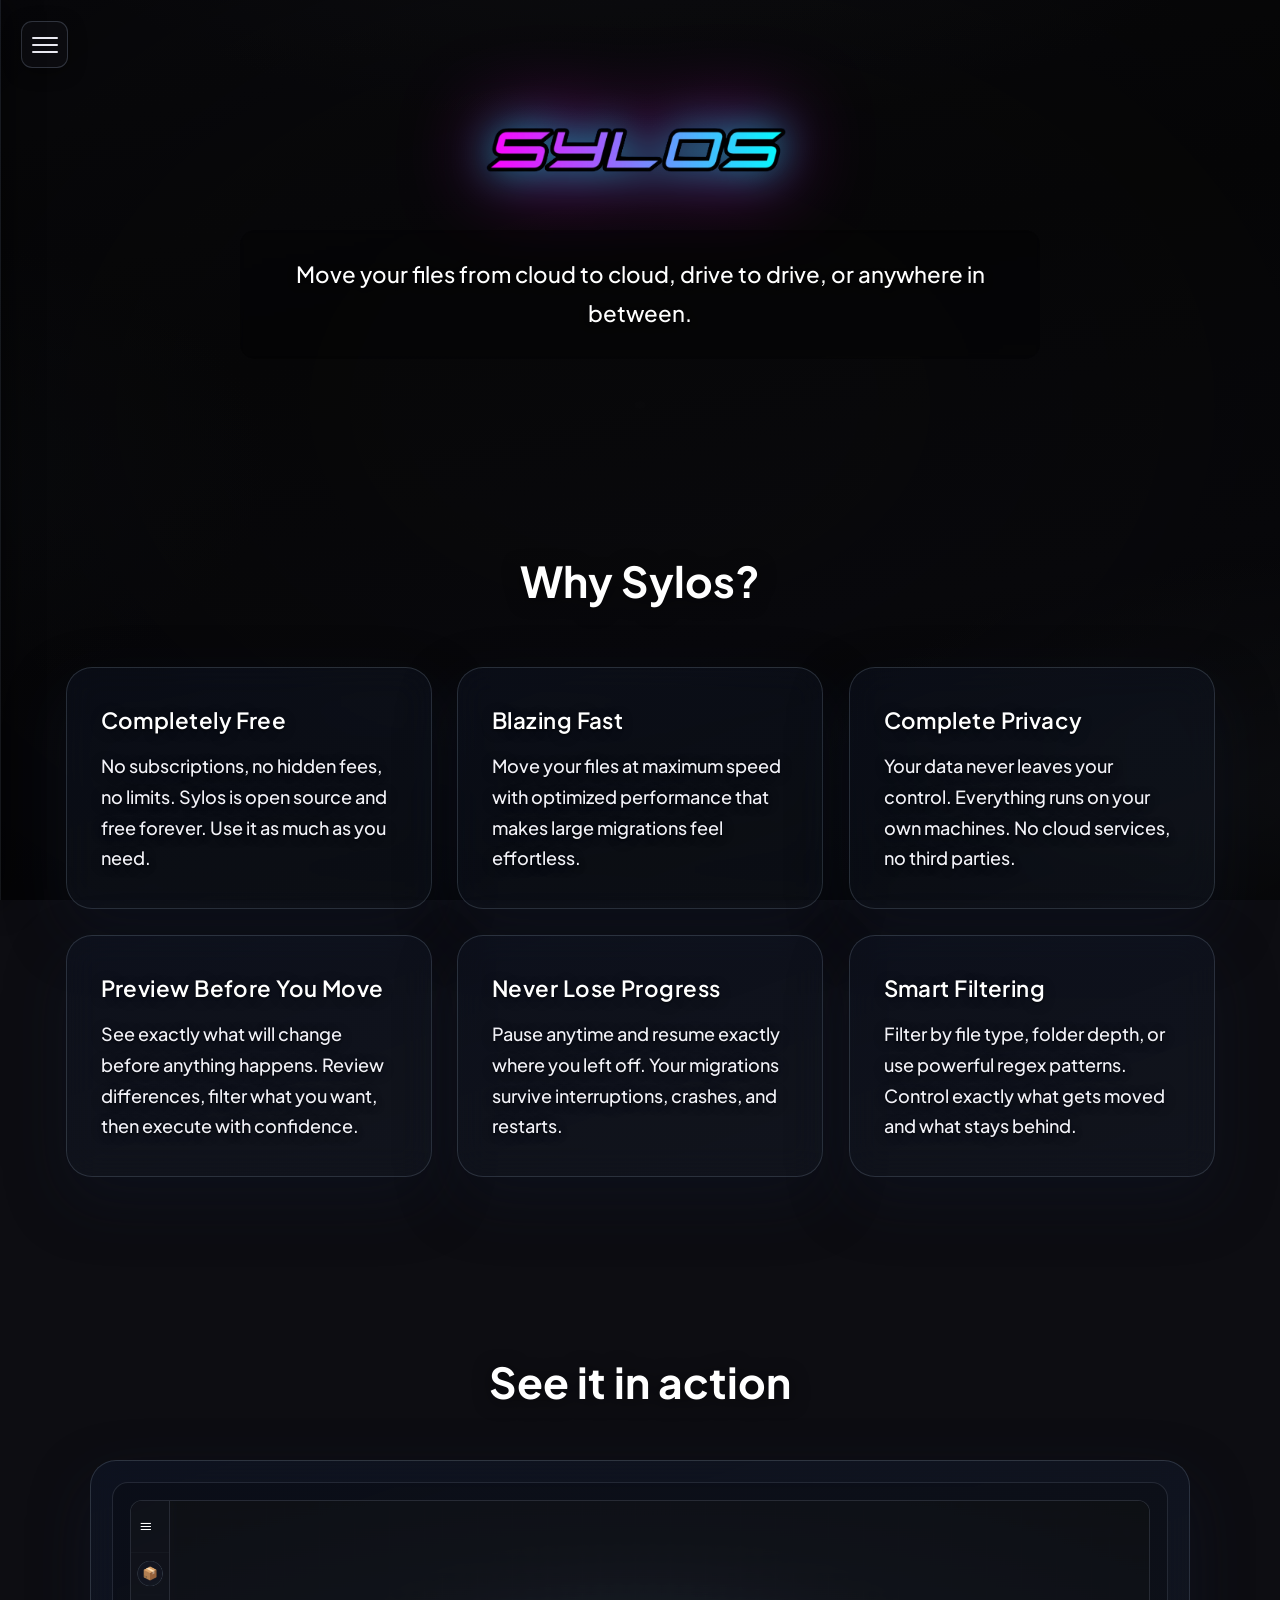
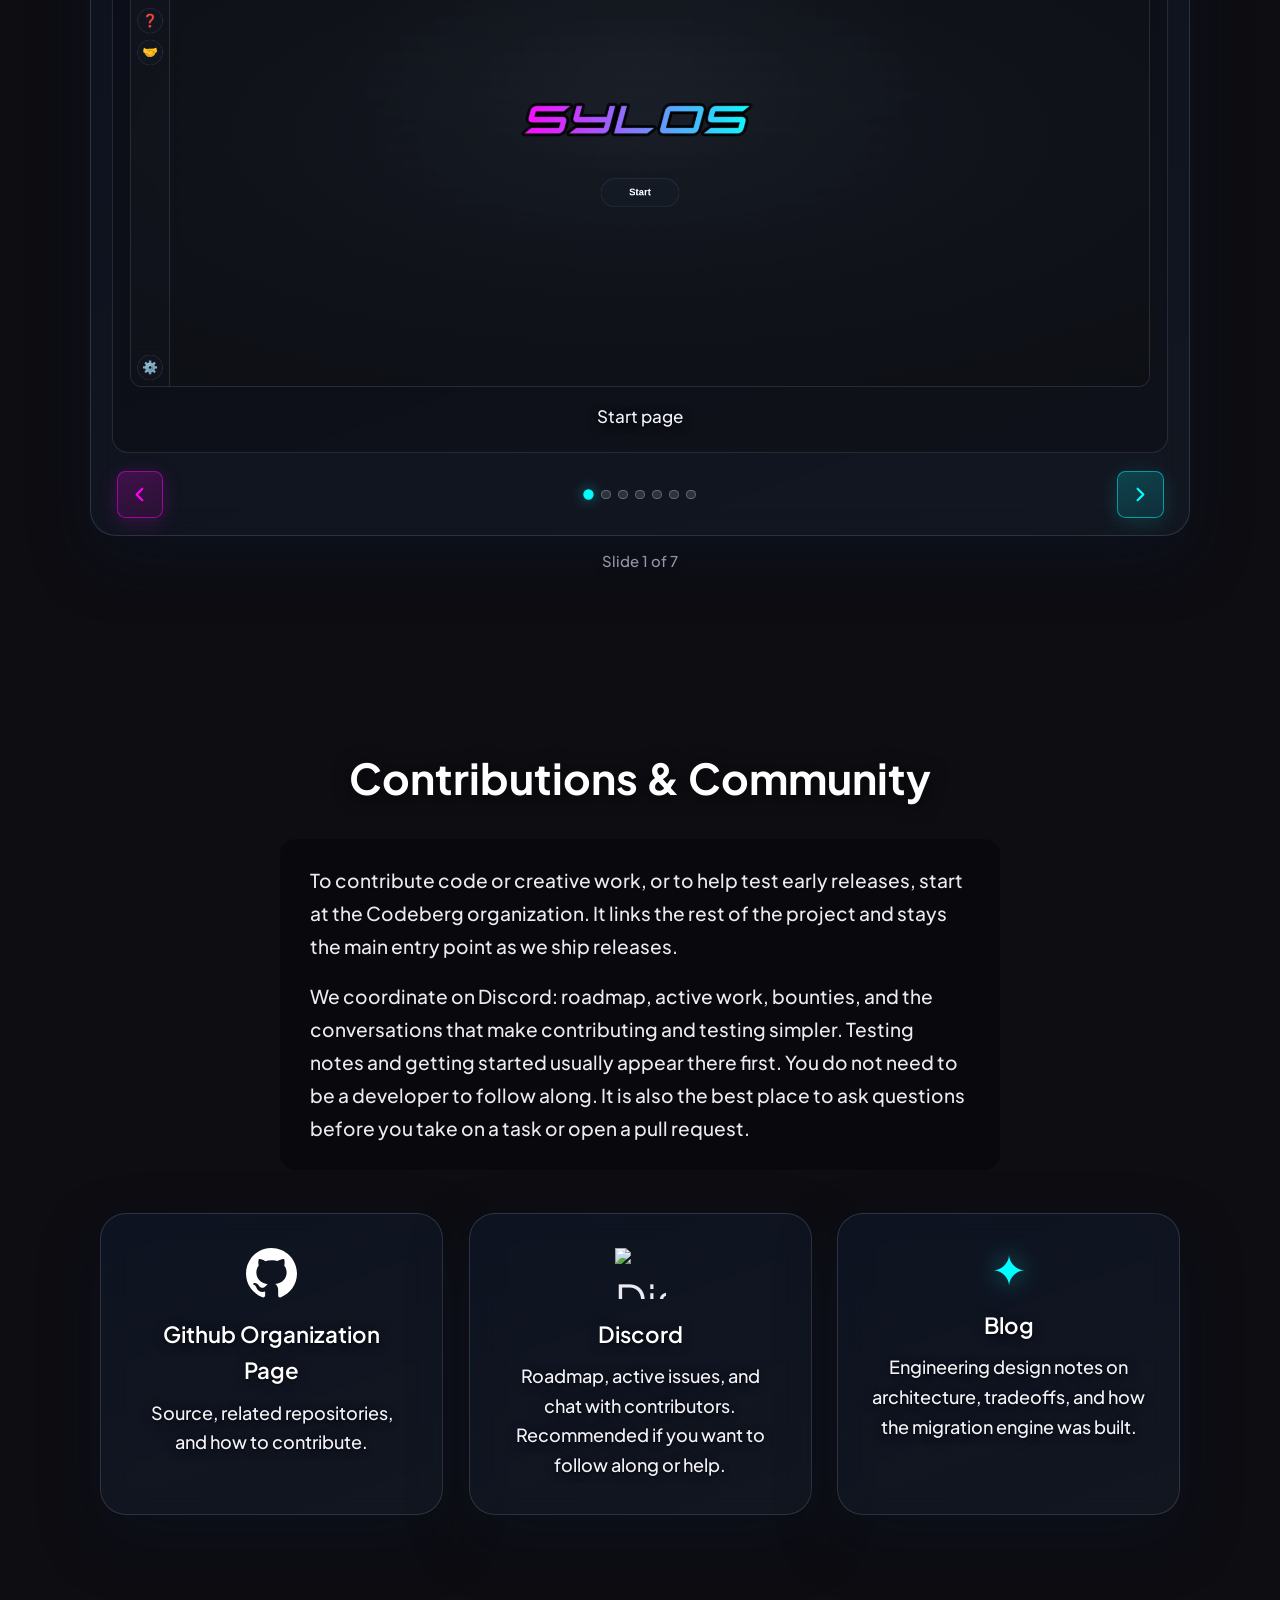
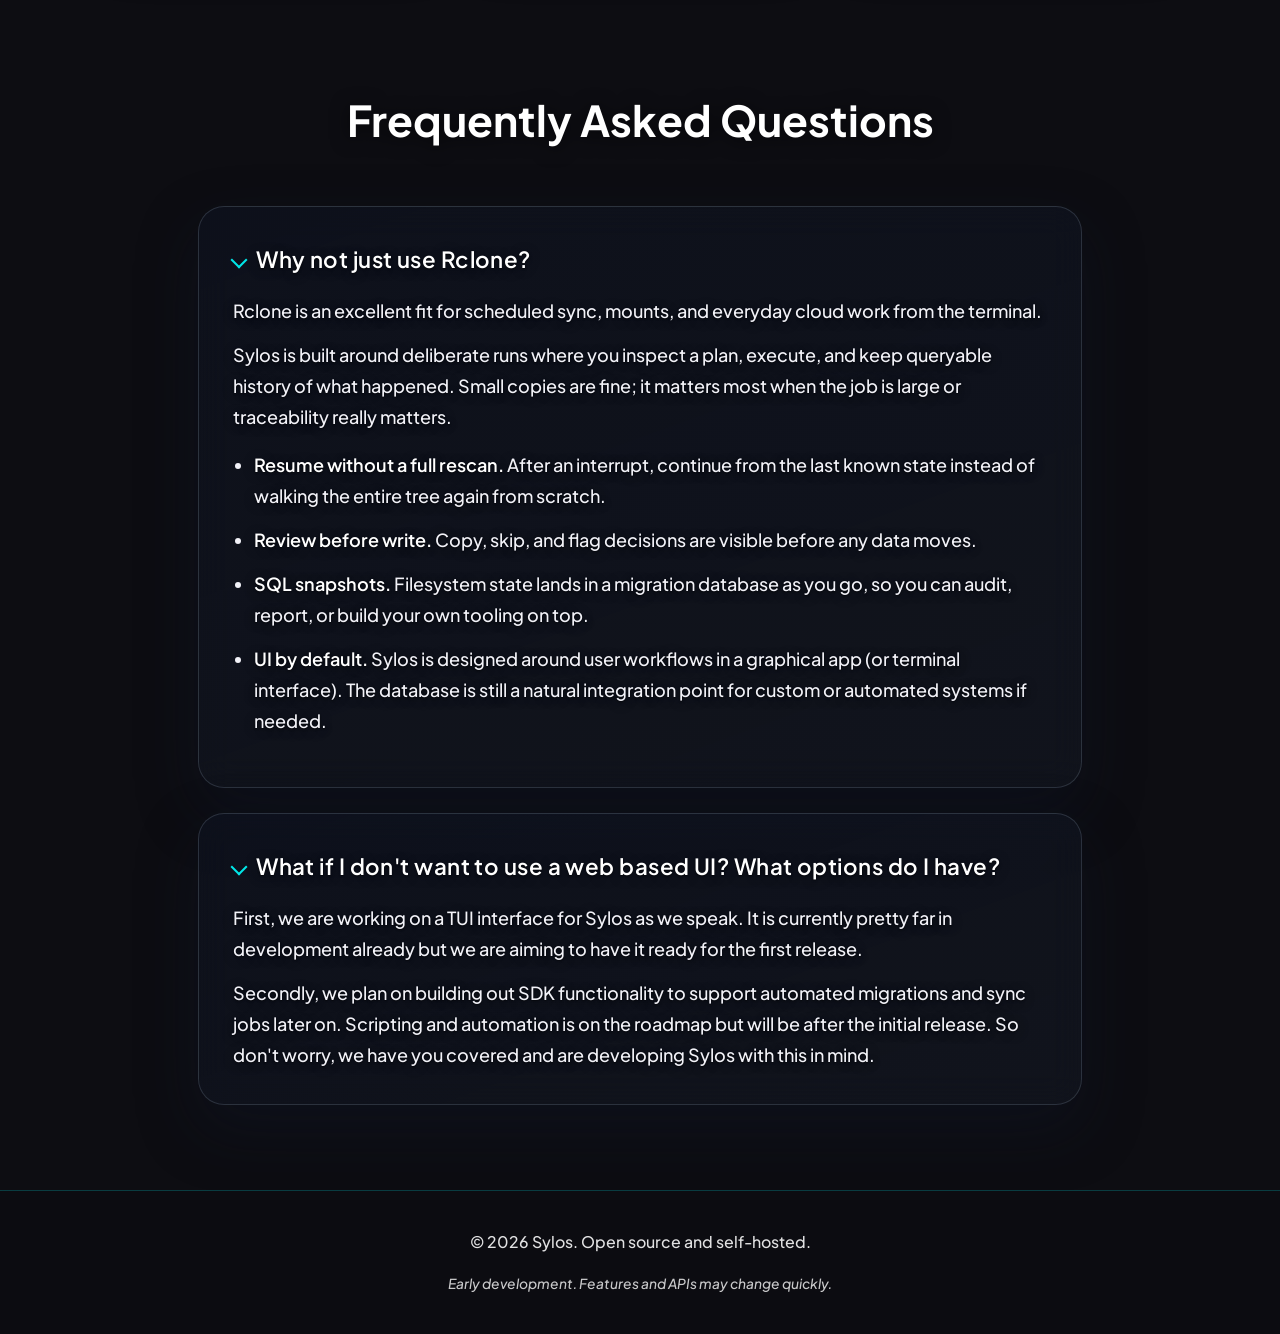
==== index.html @ 27c5194b "swtching logo and link to github instead of codeberg" ====
<!DOCTYPE html>
<html lang="en">
<head>
    <meta charset="UTF-8">
    <meta name="viewport" content="width=device-width, initial-scale=1.0">
    <title>Sylos - Self-Hosted Data Migration Tool</title>
    <link rel="preconnect" href="https://fonts.googleapis.com">
    <link rel="preconnect" href="https://fonts.gstatic.com" crossorigin>
    <link href="https://fonts.googleapis.com/css2?family=Plus+Jakarta+Sans:wght@400;500;600;700&display=swap" rel="stylesheet">
    <link rel="stylesheet" href="styles.css">
    <script src="config.js"></script>
</head>
<body>
    <!-- Other backgrounds: swap this div for <video class="background-video">… or a static <img> if you prefer -->
    <div class="background-generated" aria-hidden="true"></div>

    <main>
        <!-- Hero Section: What is this? -->
        <section class="hero">
            <div class="container">
                <img src="assets/logos/main-app-logo-transparent.png" alt="Sylos" class="hero-logo" data-scroll-reveal>
                <p class="tagline" data-scroll-reveal style="--reveal-delay: 0.12s">
                    Move your files from cloud to cloud, drive to drive, or anywhere in between.
                </p>
            </div>
        </section>

        <!-- Why Section: Why would I use it? -->
        <section id="features" class="why-section">
            <div class="container">
                <h2 data-scroll-reveal>Why Sylos?</h2>
                <div class="features-grid" data-scroll-reveal-scope>
                    <div class="feature-card">
                        <h3>Completely Free</h3>
                        <p>No subscriptions, no hidden fees, no limits. Sylos is open source and free forever. Use it as much as you need.</p>
                    </div>
                    <div class="feature-card">
                        <h3>Blazing Fast</h3>
                        <p>Move your files at maximum speed with optimized performance that makes large migrations feel effortless.</p>
                    </div>
                    <div class="feature-card">
                        <h3>Complete Privacy</h3>
                        <p>Your data never leaves your control. Everything runs on your own machines. No cloud services, no third parties.</p>
                    </div>
                    <div class="feature-card">
                        <h3>Preview Before You Move</h3>
                        <p>See exactly what will change before anything happens. Review differences, filter what you want, then execute with confidence.</p>
                    </div>
                    <div class="feature-card">
                        <h3>Never Lose Progress</h3>
                        <p>Pause anytime and resume exactly where you left off. Your migrations survive interruptions, crashes, and restarts.</p>
                    </div>
                    <div class="feature-card">
                        <h3>Smart Filtering</h3>
                        <p>Filter by file type, folder depth, or use powerful regex patterns. Control exactly what gets moved and what stays behind.</p>
                    </div>
                </div>
            </div>
        </section>

        <section id="preview" class="preview-section" aria-labelledby="preview-heading">
            <div class="container">
                <h2 id="preview-heading" data-scroll-reveal>See it in action</h2>
                <div class="demo-carousel" data-demo-carousel data-scroll-reveal tabindex="0" role="region" aria-label="Sylos interface screenshots">
                    <div class="demo-carousel-shell">
                        <div class="demo-carousel-viewport">
                            <div class="demo-carousel-track" data-demo-track>
                                <figure class="demo-slide" data-demo-slide>
                                    <div class="demo-slide-frame">
                                        <img src="assets/demo_assets/1_start_page_dark.png" alt="Sylos start page" loading="lazy" decoding="async">
                                    </div>
                                    <figcaption class="demo-slide-caption">Start page</figcaption>
                                </figure>
                                <figure class="demo-slide" data-demo-slide>
                                    <div class="demo-slide-frame">
                                        <img src="assets/demo_assets/2_select_your_migration_dark.png" alt="Selecting a migration" loading="lazy" decoding="async">
                                    </div>
                                    <figcaption class="demo-slide-caption">Start a new migration or resume where you left off.</figcaption>
                                </figure>
                                <figure class="demo-slide" data-demo-slide>
                                    <div class="demo-slide-frame">
                                        <img src="assets/demo_assets/3_resume_a_migration_dark.png" alt="Resuming a migration" loading="lazy" decoding="async">
                                    </div>
                                    <figcaption class="demo-slide-caption">Manage your session history and pick up where you left off previously.</figcaption>
                                </figure>
                                <figure class="demo-slide" data-demo-slide>
                                    <div class="demo-slide-frame">
                                        <img src="assets/demo_assets/4_discovery_progress_page_dark.png" alt="Discovery progress" loading="lazy" decoding="async">
                                    </div>
                                    <figcaption class="demo-slide-caption">Stay in the loop with real-time progress and status updates during the discovery and copy phases.</figcaption>
                                </figure>
                                <figure class="demo-slide" data-demo-slide>
                                    <div class="demo-slide-frame">
                                        <img src="assets/demo_assets/5_traversal_review_tree_view_dark.png" alt="Traversal review tree view" loading="lazy" decoding="async">
                                    </div>
                                    <figcaption class="demo-slide-caption">Review the file tree and see the differences between the source and destination. Make adjustments to mark failed items to be retried or mark pending items to be excluded from the copy process.</figcaption>
                                </figure>
                                <figure class="demo-slide" data-demo-slide>
                                    <div class="demo-slide-frame">
                                        <img src="assets/demo_assets/6_traversal_review_list_view_dark.png" alt="Traversal review list view" loading="lazy" decoding="async">
                                    </div>
                                    <figcaption class="demo-slide-caption">Search through for specific items, make adjustments to individual items or entire subtrees.</figcaption>
                                </figure>
                                <figure class="demo-slide" data-demo-slide>
                                    <div class="demo-slide-frame">
                                        <div class="demo-slide-pair">
                                            <div class="demo-slide-pair-item">
                                                <img src="assets/demo_assets/7a_search_filters_in_list_view_dark.png" alt="Search filters in list view" loading="lazy" decoding="async">
                                            </div>
                                            <div class="demo-slide-pair-item">
                                                <img src="assets/demo_assets/7b_sort_by_options_in_list_view_dark.png" alt="Sort options in list view" loading="lazy" decoding="async">
                                            </div>
                                        </div>
                                    </div>
                                    <figcaption class="demo-slide-caption">In list view, narrow results with search filters and reorder them with sort options so you can work through large sets in the order that makes sense for your review.</figcaption>
                                </figure>
            
                            </div>
                        </div>
                        <div class="demo-carousel-toolbar">
                            <button type="button" class="demo-carousel-btn demo-carousel-btn--icon" data-demo-prev aria-label="Previous screenshot">
                                <svg class="demo-carousel-arrow" xmlns="http://www.w3.org/2000/svg" viewBox="0 0 24 24" fill="none" stroke="currentColor" stroke-width="2.25" stroke-linecap="round" stroke-linejoin="round" aria-hidden="true"><path d="M15 18l-6-6 6-6"/></svg>
                            </button>
                            <div class="demo-carousel-dots" data-demo-dots></div>
                            <button type="button" class="demo-carousel-btn demo-carousel-btn--icon" data-demo-next aria-label="Next screenshot">
                                <svg class="demo-carousel-arrow" xmlns="http://www.w3.org/2000/svg" viewBox="0 0 24 24" fill="none" stroke="currentColor" stroke-width="2.25" stroke-linecap="round" stroke-linejoin="round" aria-hidden="true"><path d="M9 18l6-6-6-6"/></svg>
                            </button>
                        </div>
                    </div>
                    <p class="demo-carousel-hint" id="demo-carousel-status" role="status" aria-live="polite"></p>
                </div>
            </div>
        </section>

        <!-- Organization page + Discord: single place for CTAs (header icons + cards below) -->
        <section id="community" class="community-section">
            <div class="container">
                <h2 data-scroll-reveal>Contributions &amp; Community</h2>
                <div class="community-intro" data-scroll-reveal-scope>
                    <p>
                        To contribute code or creative work, or to help test early releases, start at the Codeberg organization. It links the rest of the project and stays the main entry point as we ship releases.
                    </p>
                    <p>
                        We coordinate on Discord: roadmap, active work, bounties, and the conversations that make contributing and testing simpler. Testing notes and getting started usually appear there first. You do not need to be a developer to follow along. It is also the best place to ask questions before you take on a task or open a pull request.
                    </p>
                </div>
                <div class="community-grid community-grid-three" data-scroll-reveal-scope>
                    <a href="" data-link="github" target="_blank" rel="noopener noreferrer" class="community-card">
                        <div class="icon">
                            <img src="assets/logos/GitHub_Invertocat_White.svg" alt="Github" class="community-icon-img">
                        </div>
                        <h3>Github Organization Page</h3>
                        <p>Source, related repositories, and how to contribute.</p>
                    </a>
                    <a href="" data-link="discord" target="_blank" rel="noopener noreferrer" class="community-card">
                        <div class="icon">
                            <img src="assets/logos/discord-transparent-white.png" alt="Discord" class="community-icon-img">
                        </div>
                        <h3>Discord</h3>
                        <p>Roadmap, active issues, and chat with contributors. Recommended if you want to follow along or help.</p>
                    </a>
                    <a href="blog/index.html" class="community-card community-card--internal">
                        <div class="icon community-icon-text" aria-hidden="true">✦</div>
                        <h3>Blog</h3>
                        <p>Engineering design notes on architecture, tradeoffs, and how the migration engine was built.</p>
                    </a>
                    <!--
                    <a href="" data-link="documentation" class="community-card">
                        <div class="icon">📚</div>
                        <h3>Documentation</h3>
                        <p>User guides and getting started tutorials</p>
                        <span class="badge">Coming Soon</span>
                    </a>
                    <a href="" data-link="downloads" class="community-card">
                        <div class="icon">⬇️</div>
                        <h3>Downloads</h3>
                        <p>Get the latest releases</p>
                        <span class="badge">Coming Soon</span>
                    </a>
                    -->
                </div>
            </div>
        </section>

        <section id="faq" class="faq-section">
            <div class="container">
                <h2 data-scroll-reveal>Frequently Asked Questions</h2>
                <div class="faq-list" data-scroll-reveal-scope>
                    <details class="faq-item" open>
                        <summary class="faq-summary">Why not just use Rclone?</summary>
                        <div class="faq-item-body">
                            <p>
                                Rclone is an excellent fit for scheduled sync, mounts, and everyday cloud work from the terminal.
                            </p>
                            <p>
                                Sylos is built around deliberate runs where you inspect a plan, execute, and keep queryable history of what happened. Small copies are fine; it matters most when the job is large or traceability really matters.
                            </p>
                            <ul>
                                <li>
                                    <strong>Resume without a full rescan.</strong> After an interrupt, continue from the last known state instead of walking the entire tree again from scratch.
                                </li>
                                <li>
                                    <strong>Review before write.</strong> Copy, skip, and flag decisions are visible before any data moves.
                                </li>
                                <li>
                                    <strong>SQL snapshots.</strong> Filesystem state lands in a migration database as you go, so you can audit, report, or build your own tooling on top.
                                </li>
                                <li>
                                    <strong>UI by default.</strong> Sylos is designed around user workflows in a graphical app (or terminal interface). The database is still a natural integration point for custom or automated systems if needed.
                                </li>
                            </ul>
                        </div>
                    </details>
                    <details class="faq-item" open>
                        <summary class="faq-summary">What if I don't want to use a web based UI? What options do I have?</summary>
                        <div class="faq-item-body">
                            <p>
                                First, we are working on a TUI interface for Sylos as we speak. It is currently pretty far in development already but we are aiming to have it ready for the first release.
                            </p>
                            <p>
                                Secondly, we plan on building out SDK functionality to support automated migrations and sync jobs later on. Scripting and automation is on the roadmap but will be after the initial release. So don't worry, we have you covered and are developing Sylos with this in mind.
                            </p>
                        </div>
                    </details>
                </div>
            </div>
        </section>
    </main>

    <footer>
        <div class="container">
            <p>&copy; 2026 Sylos. Open source and self-hosted.</p>
            <p class="alpha-notice">Early development. Features and APIs may change quickly.</p>
        </div>
    </footer>
    <script src="site-nav.js"></script>
    <script>
        // Populate links from config
        document.addEventListener('DOMContentLoaded', function() {
            (function initScrollReveal() {
                var revealNodes = document.querySelectorAll('[data-scroll-reveal], [data-scroll-reveal-scope]');
                if (!revealNodes.length) {
                    return;
                }
                var reduceMotion = window.matchMedia('(prefers-reduced-motion: reduce)').matches;
                if (reduceMotion) {
                    revealNodes.forEach(function(el) {
                        el.classList.add('is-revealed');
                    });
                    return;
                }
                var observer = new IntersectionObserver(
                    function(entries) {
                        entries.forEach(function(entry) {
                            if (!entry.isIntersecting) {
                                return;
                            }
                            entry.target.classList.add('is-revealed');
                            observer.unobserve(entry.target);
                        });
                    },
                    { root: null, rootMargin: '0px 0px -6% 0px', threshold: 0.06 }
                );
                revealNodes.forEach(function(el) {
                    observer.observe(el);
                });
            })();

            const carousel = document.querySelector('[data-demo-carousel]');
            if (carousel) {
                const shell = carousel.querySelector('.demo-carousel-shell');
                const track = carousel.querySelector('[data-demo-track]');
                const slides = carousel.querySelectorAll('[data-demo-slide]');
                const prevBtn = carousel.querySelector('[data-demo-prev]');
                const nextBtn = carousel.querySelector('[data-demo-next]');
                const dotsRoot = carousel.querySelector('[data-demo-dots]');
                const statusEl = document.getElementById('demo-carousel-status');
                const total = slides.length;
                const AUTOPLAY_MS = 10000;
                const MANUAL_COOLDOWN_MS = 60000;
                let index = 0;
                let autoplayTimer = null;
                let hoverPaused = false;
                let manualCooldownEnd = 0;

                function clearAutoplay() {
                    if (autoplayTimer !== null) {
                        clearTimeout(autoplayTimer);
                        autoplayTimer = null;
                    }
                }

                function scheduleAutoplay() {
                    clearAutoplay();
                    var step = function() {
                        if (hoverPaused) {
                            autoplayTimer = setTimeout(step, 250);
                            return;
                        }
                        var now = Date.now();
                        if (now < manualCooldownEnd) {
                            autoplayTimer = setTimeout(step, Math.min(400, manualCooldownEnd - now + 25));
                            return;
                        }
                        applySlide(index + 1);
                        autoplayTimer = setTimeout(step, AUTOPLAY_MS);
                    };
                    var delay = AUTOPLAY_MS;
                    if (hoverPaused) {
                        delay = 250;
                    } else if (Date.now() < manualCooldownEnd) {
                        delay = Math.max(0, manualCooldownEnd - Date.now());
                    }
                    autoplayTimer = setTimeout(step, delay);
                }

                function applySlide(i) {
                    index = (i % total + total) % total;
                    track.style.transform = 'translateX(-' + index * 100 + '%)';
                    dots().forEach(function(dot, di) {
                        dot.classList.toggle('is-active', di === index);
                    });
                    updateStatus();
                }

                function goManual(i) {
                    manualCooldownEnd = Date.now() + MANUAL_COOLDOWN_MS;
                    applySlide(i);
                    scheduleAutoplay();
                }

                for (let d = 0; d < total; d++) {
                    const dot = document.createElement('button');
                    dot.type = 'button';
                    dot.className = 'demo-carousel-dot';
                    dot.setAttribute('aria-label', 'Go to slide ' + (d + 1) + ' of ' + total);
                    dot.addEventListener('click', function() {
                        goManual(d);
                    });
                    dotsRoot.appendChild(dot);
                }

                const dots = function() {
                    return dotsRoot.querySelectorAll('.demo-carousel-dot');
                };

                function updateStatus() {
                    if (statusEl) {
                        statusEl.textContent = 'Slide ' + (index + 1) + ' of ' + total;
                    }
                }

                if (shell) {
                    shell.addEventListener('mouseenter', function() {
                        hoverPaused = true;
                    });
                    shell.addEventListener('mouseleave', function() {
                        hoverPaused = false;
                    });
                }

                prevBtn.addEventListener('click', function() {
                    goManual(index - 1);
                });
                nextBtn.addEventListener('click', function() {
                    goManual(index + 1);
                });

                carousel.addEventListener('keydown', function(e) {
                    if (e.key === 'ArrowLeft') {
                        e.preventDefault();
                        goManual(index - 1);
                    } else if (e.key === 'ArrowRight') {
                        e.preventDefault();
                        goManual(index + 1);
                    }
                });

                applySlide(0);
                scheduleAutoplay();
            }
        });
    </script>
</body>
</html>
---- styles.css ----
/* Reset and Base Styles */
* {
    margin: 0;
    padding: 0;
    box-sizing: border-box;
}

:root {
    /* Neon Colors */
    --cyan: #00ffff;
    --cyan-bright: #00d9ff;
    --cyan-glow: rgba(0, 255, 255, 0.5);
    --magenta: #ff00ff;
    --magenta-bright: #ff00d9;
    --magenta-glow: rgba(255, 0, 255, 0.5);
    
    /* Dark Backgrounds - more neutral, less purple */
    --bg-primary: #0d0d12;
    --bg-secondary: #121218;
    --bg-tertiary: #181820;
    --bg-card: rgba(18, 18, 24, 0.85);

    /* Procedural page backdrop (charcoal mesh) */
    --bg-mesh-base: #070708;
    --bg-mesh-top: rgba(44, 46, 54, 0.22);
    --bg-mesh-corner-tr: rgba(22, 24, 30, 0.75);
    --bg-mesh-side: rgba(14, 16, 22, 0.65);
    
    /* Text Colors */
    --text-primary: #eaeaf2;
    --text-secondary: #b8b8c8;

    --font-sans: 'Plus Jakarta Sans', -apple-system, BlinkMacSystemFont, 'Segoe UI', Roboto, 'Helvetica Neue', Arial, sans-serif;
    /* Subtle legibility on busy / video backgrounds inside glass panels */
    --glass-text-shadow: 0 1px 2px rgba(0, 0, 0, 0.55), 0 2px 12px rgba(0, 0, 0, 0.35);
    
    /* Borders */
    --border-color: rgba(0, 255, 255, 0.2);
    --border-magenta: rgba(255, 0, 255, 0.2);
    
    /* Shadows & Glows */
    --glow-cyan: 0 0 20px rgba(0, 255, 255, 0.3), 0 0 40px rgba(0, 255, 255, 0.2), 0 0 60px rgba(0, 255, 255, 0.1);
    --glow-magenta: 0 0 20px rgba(255, 0, 255, 0.3), 0 0 40px rgba(255, 0, 255, 0.2), 0 0 60px rgba(255, 0, 255, 0.1);
    --glow-dual: 0 0 20px rgba(0, 255, 255, 0.3), 0 0 40px rgba(255, 0, 255, 0.2);
    --shadow-dark: 0 4px 6px -1px rgba(0, 0, 0, 0.5), 0 2px 4px -2px rgba(0, 0, 0, 0.3);
    --shadow-lg-dark: 0 10px 15px -3px rgba(0, 0, 0, 0.6), 0 4px 6px -4px rgba(0, 0, 0, 0.4);
    
    --radius: 0.5rem;
    --radius-lg: 0.75rem;
    --site-drawer-width: 17.5rem;
}

body {
    font-family: var(--font-sans);
    line-height: 1.65;
    color: var(--text-primary);
    background-color: var(--bg-primary);
    min-height: 100vh;
    position: relative;
    overflow-x: hidden;
}

body.nav-drawer-open {
    overflow: hidden;
}

@media (min-width: 769px) {
    html {
        font-size: 106.25%;
    }
}

.background-video {
    position: fixed;
    top: 0;
    left: 0;
    width: 100%;
    height: 100%;
    object-fit: cover;
    z-index: -2;
    pointer-events: none;
}

/* Full-screen charcoal: layered gradients only (no image/video) */
.background-generated {
    position: fixed;
    inset: 0;
    z-index: -2;
    pointer-events: none;
    background-color: var(--bg-mesh-base);
    background-image:
        radial-gradient(ellipse 90% 58% at 50% -18%, var(--bg-mesh-top) 0%, transparent 56%),
        radial-gradient(ellipse 72% 48% at 102% 88%, var(--bg-mesh-corner-tr) 0%, transparent 54%),
        radial-gradient(ellipse 58% 52% at -8% 52%, var(--bg-mesh-side) 0%, transparent 50%),
        linear-gradient(
            168deg,
            #0b0b0f 0%,
            #080809 36%,
            #0a0a0e 68%,
            #060607 100%
        );
}

body::before {
    content: '';
    position: fixed;
    top: 0;
    left: 0;
    width: 100%;
    height: 100%;
    pointer-events: none;
    z-index: -1;
    /* Soft vignette so content stays the focus */
    background: radial-gradient(ellipse 85% 85% at 50% 45%, transparent 0%, rgba(0, 0, 0, 0.42) 100%);
}

.container {
    max-width: 1200px;
    margin: 0 auto;
    padding: 0 1.5rem;
    position: relative;
    z-index: 1;
}

/* Scroll-triggered reveal (Intersection Observer adds .is-revealed) */
@media (prefers-reduced-motion: no-preference) {
    [data-scroll-reveal]:not(.is-revealed) {
        opacity: 0;
        transform: translateY(1.15rem);
    }

    [data-scroll-reveal].is-revealed {
        opacity: 1;
        transform: translateY(0);
        transition:
            opacity 0.65s cubic-bezier(0.22, 1, 0.36, 1),
            transform 0.65s cubic-bezier(0.22, 1, 0.36, 1);
        transition-delay: var(--reveal-delay, 0s);
    }

    [data-scroll-reveal-scope]:not(.is-revealed) > * {
        opacity: 0;
        transform: translateY(1.05rem);
    }

    [data-scroll-reveal-scope].is-revealed > * {
        opacity: 1;
        transform: translateY(0);
        transition:
            opacity 0.55s cubic-bezier(0.22, 1, 0.36, 1),
            transform 0.55s cubic-bezier(0.22, 1, 0.36, 1);
    }

    [data-scroll-reveal-scope].is-revealed > *:nth-child(1) {
        transition-delay: 0.03s;
    }
    [data-scroll-reveal-scope].is-revealed > *:nth-child(2) {
        transition-delay: 0.09s;
    }
    [data-scroll-reveal-scope].is-revealed > *:nth-child(3) {
        transition-delay: 0.15s;
    }
    [data-scroll-reveal-scope].is-revealed > *:nth-child(4) {
        transition-delay: 0.21s;
    }
    [data-scroll-reveal-scope].is-revealed > *:nth-child(5) {
        transition-delay: 0.27s;
    }
    [data-scroll-reveal-scope].is-revealed > *:nth-child(6) {
        transition-delay: 0.33s;
    }
    [data-scroll-reveal-scope].is-revealed > *:nth-child(7) {
        transition-delay: 0.39s;
    }
    [data-scroll-reveal-scope].is-revealed > *:nth-child(8) {
        transition-delay: 0.45s;
    }
}

@media (prefers-reduced-motion: reduce) {
    [data-scroll-reveal],
    [data-scroll-reveal-scope] > * {
        opacity: 1 !important;
        transform: none !important;
        transition: none !important;
    }
}

/* Side navigation drawer */
.nav-toggle {
    position: fixed;
    top: 1.25rem;
    left: 1.25rem;
    z-index: 110;
    display: flex;
    flex-direction: column;
    justify-content: center;
    gap: 0.3rem;
    width: 2.75rem;
    height: 2.75rem;
    padding: 0.55rem;
    border: 1px solid rgba(148, 163, 184, 0.28);
    border-radius: 0.65rem;
    background: rgba(13, 13, 18, 0.82);
    backdrop-filter: blur(16px);
    cursor: pointer;
    box-shadow: 0 4px 18px rgba(0, 0, 0, 0.35);
    transition: border-color 0.2s ease, background 0.2s ease;
}

.nav-toggle:hover {
    border-color: rgba(0, 255, 255, 0.45);
    background: rgba(13, 13, 18, 0.92);
}

.nav-toggle-bar {
    display: block;
    width: 100%;
    height: 2px;
    border-radius: 1px;
    background: var(--text-primary);
    transition: transform 0.25s ease, opacity 0.25s ease;
}

.nav-toggle[aria-expanded="true"] .nav-toggle-bar:nth-child(1) {
    transform: translateY(0.45rem) rotate(45deg);
}

.nav-toggle[aria-expanded="true"] .nav-toggle-bar:nth-child(2) {
    opacity: 0;
}

.nav-toggle[aria-expanded="true"] .nav-toggle-bar:nth-child(3) {
    transform: translateY(-0.45rem) rotate(-45deg);
}

.nav-overlay {
    position: fixed;
    inset: 0;
    z-index: 115;
    background: rgba(0, 0, 0, 0.55);
    backdrop-filter: blur(2px);
}

.site-drawer {
    position: fixed;
    inset: 0 auto 0 0;
    z-index: 120;
    width: min(var(--site-drawer-width), 88vw);
    transform: translateX(-100%);
    transition: transform 0.3s cubic-bezier(0.22, 1, 0.36, 1);
    pointer-events: none;
}

.site-drawer.is-open {
    transform: translateX(0);
    pointer-events: auto;
}

@media (prefers-reduced-motion: reduce) {
    .site-drawer,
    .nav-toggle-bar {
        transition: none;
    }
}

.site-drawer-panel {
    height: 100%;
    display: flex;
    flex-direction: column;
    background: linear-gradient(180deg, rgba(15, 18, 28, 0.97) 0%, rgba(10, 10, 14, 0.98) 100%);
    border-right: 1px solid rgba(148, 163, 184, 0.22);
    box-shadow: 8px 0 32px rgba(0, 0, 0, 0.45);
    backdrop-filter: blur(20px);
}

.site-drawer-header {
    display: flex;
    align-items: center;
    justify-content: space-between;
    gap: 0.75rem;
    padding: 1.35rem 1.15rem 1.15rem;
    border-bottom: 1px solid rgba(148, 163, 184, 0.15);
}

.site-drawer-logo {
    display: flex;
    align-items: center;
    flex: 1;
    min-width: 0;
    text-decoration: none;
    border-radius: 0.5rem;
    padding: 0.25rem 0.35rem;
    transition: background 0.2s ease, opacity 0.2s ease;
}

.site-drawer-logo:hover {
    background: rgba(255, 255, 255, 0.05);
    opacity: 0.95;
}

.site-drawer-logo img {
    display: block;
    height: 3.25rem;
    width: auto;
    max-width: 100%;
    object-fit: contain;
}

.site-drawer-close {
    display: flex;
    align-items: center;
    justify-content: center;
    width: 2rem;
    height: 2rem;
    border: none;
    border-radius: 0.4rem;
    background: transparent;
    color: var(--text-secondary);
    font-size: 1.5rem;
    line-height: 1;
    cursor: pointer;
    transition: color 0.2s ease, background 0.2s ease;
}

.site-drawer-close:hover {
    color: #ffffff;
    background: rgba(255, 255, 255, 0.06);
}

.site-drawer-nav {
    display: flex;
    flex-direction: column;
    gap: 0.35rem;
    padding: 1rem 0.85rem 1.5rem;
}

.site-drawer-link {
    display: block;
    padding: 0.75rem 1rem;
    border-radius: 0.5rem;
    font-size: 0.98rem;
    font-weight: 600;
    color: var(--text-primary);
    text-decoration: none;
    border: 1px solid transparent;
    transition: all 0.2s ease;
}

.site-drawer-link:hover {
    color: #ffffff;
    background: rgba(0, 255, 255, 0.08);
    border-color: rgba(0, 255, 255, 0.25);
}

/* Hero Section */
.hero {
    padding: 6rem 0 4rem;
    text-align: center;
    position: relative;
    z-index: 1;
}

.hero-logo {
    height: 6rem;
    width: auto;
    margin: 0 auto 1.5rem;
    display: block;
    filter: drop-shadow(0 0 20px var(--cyan-glow)) drop-shadow(0 0 40px var(--magenta-glow));
}

.tagline {
    font-size: 1.3125rem;
    font-weight: 500;
    color: #ffffff;
    max-width: 800px;
    margin: 0 auto 2rem;
    line-height: 1.75;
    text-shadow: 0 2px 10px rgba(0, 0, 0, 0.85), 0 1px 3px rgba(0, 0, 0, 0.6);
    padding: 1.5rem;
    background: rgba(0, 0, 0, 0.25);
    backdrop-filter: blur(2px);
    border-radius: 16px;
}

/* Why Section */
.why-section {
    padding: 5rem 0;
    position: relative;
    z-index: 1;
}

.why-section h2 {
    font-size: 2.5rem;
    font-weight: 700;
    text-align: center;
    margin-bottom: 3rem;
    color: #ffffff;
}

.features-grid {
    display: grid;
    grid-template-columns: repeat(auto-fit, minmax(300px, 1fr));
    gap: 1.5rem;
}

.feature-card {
    background: linear-gradient(160deg, rgba(15, 23, 42, 0.4) 0%, rgba(30, 41, 59, 0.25) 100%);
    backdrop-filter: blur(16px);
    padding: 2rem;
    border-radius: 26px;
    border: 1px solid rgba(148, 163, 184, 0.22);
    box-shadow: 0 24px 60px rgba(15, 23, 42, 0.35);
    transition: all 0.25s ease;
    position: relative;
    overflow: hidden;
}

.feature-card::before {
    content: '';
    position: absolute;
    top: 0;
    left: -100%;
    width: 100%;
    height: 100%;
    background: linear-gradient(90deg, transparent, rgba(255, 0, 255, 0.1), transparent);
    transition: left 0.5s;
}

.feature-card:hover::before {
    left: 100%;
}

.feature-card:hover {
    transform: translateY(-6px);
    border-color: rgba(255, 255, 255, 0.45);
    background: linear-gradient(160deg, rgba(15, 23, 42, 0.5) 0%, rgba(30, 41, 59, 0.3) 100%);
    box-shadow: 0 32px 70px rgba(8, 47, 73, 0.45), 0 0 30px rgba(255, 0, 255, 0.2);
}

.feature-card h3 {
    font-size: 1.3125rem;
    font-weight: 600;
    margin-bottom: 0.75rem;
    color: #ffffff;
    letter-spacing: 0.02em;
    position: relative;
    z-index: 1;
    text-shadow: var(--glass-text-shadow);
}

.feature-card p {
    color: #f2f2f8;
    line-height: 1.7;
    font-weight: 500;
    font-size: 1.0625rem;
    opacity: 1;
    position: relative;
    z-index: 1;
    text-shadow: var(--glass-text-shadow);
}

/* Preview / demo carousel */
.preview-section {
    padding: 5rem 0;
    position: relative;
    z-index: 1;
}

.preview-section h2 {
    font-size: 2.5rem;
    font-weight: 700;
    text-align: center;
    margin-bottom: 2.5rem;
    color: #ffffff;
}

.demo-carousel {
    max-width: 1100px;
    margin: 0 auto;
    outline: none;
}

.demo-carousel:focus-visible {
    outline: 2px solid var(--cyan);
    outline-offset: 6px;
    border-radius: 12px;
}

.demo-carousel-shell {
    padding: 1.25rem 1.25rem 1rem;
    border-radius: 26px;
    border: 1px solid rgba(148, 163, 184, 0.22);
    background: linear-gradient(160deg, rgba(15, 23, 42, 0.55) 0%, rgba(30, 41, 59, 0.35) 100%);
    backdrop-filter: blur(16px);
    box-shadow: 0 24px 60px rgba(15, 23, 42, 0.45);
}

.demo-carousel-viewport {
    overflow: hidden;
    border-radius: 16px;
    border: 1px solid rgba(148, 163, 184, 0.18);
    background: rgba(0, 0, 0, 0.2);
}

.demo-carousel-track {
    display: flex;
    transition: transform 0.4s cubic-bezier(0.25, 0.1, 0.25, 1);
}

.demo-slide {
    flex: 0 0 100%;
    min-width: 0;
    width: 100%;
    margin: 0;
    padding: 1rem 1rem 0.75rem;
    box-sizing: border-box;
}

.demo-slide-frame {
    border-radius: 12px;
    overflow: hidden;
    border: 1px solid rgba(148, 163, 184, 0.2);
    background: rgba(13, 13, 18, 0.5);
    line-height: 0;
}

.demo-slide-frame img {
    width: 100%;
    height: auto;
    max-height: min(62vh, 560px);
    object-fit: contain;
    object-position: top center;
    display: block;
}

.demo-slide-caption {
    margin-top: 0.85rem;
    font-size: 1rem;
    font-weight: 500;
    line-height: 1.65;
    color: #f2f2f8;
    text-align: center;
    text-shadow: var(--glass-text-shadow);
    padding: 0 0.25rem 0.5rem;
}

.demo-slide-pair {
    display: grid;
    grid-template-columns: 1fr 1fr;
    gap: 1.25rem;
    align-items: start;
}

.demo-slide-pair-item {
    margin: 0;
    min-width: 0;
}

.demo-carousel-toolbar {
    display: flex;
    flex-wrap: wrap;
    align-items: center;
    justify-content: space-between;
    gap: 1rem;
    margin-top: 1.1rem;
    padding: 0 0.25rem;
}

.demo-carousel-btn {
    font-family: var(--font-sans);
    font-size: 0.9375rem;
    font-weight: 600;
    padding: 0.55rem 1.15rem;
    border-radius: var(--radius);
    cursor: pointer;
    color: #ffffff;
    border: 1px solid rgba(0, 255, 255, 0.45);
    background: linear-gradient(160deg, rgba(0, 255, 255, 0.18) 0%, rgba(0, 217, 255, 0.12) 100%);
    box-shadow: 0 4px 20px rgba(0, 255, 255, 0.12);
    transition: transform 0.15s ease, border-color 0.15s ease, background 0.15s ease;
}

.demo-carousel-btn:hover {
    transform: translateY(-1px);
    border-color: rgba(0, 255, 255, 0.65);
    background: linear-gradient(160deg, rgba(0, 255, 255, 0.28) 0%, rgba(0, 217, 255, 0.18) 100%);
}

.demo-carousel-btn:focus {
    outline: none;
}

.demo-carousel-btn:focus-visible {
    outline: 2px solid var(--cyan);
    outline-offset: 3px;
}

.demo-carousel-btn--icon {
    width: 2.75rem;
    height: 2.75rem;
    padding: 0;
    display: inline-flex;
    align-items: center;
    justify-content: center;
    flex-shrink: 0;
}

.demo-carousel-arrow {
    width: 1.35rem;
    height: 1.35rem;
    display: block;
}

.demo-carousel-btn--icon[data-demo-prev] {
    color: var(--magenta);
    border-color: rgba(255, 0, 255, 0.5);
    background: linear-gradient(160deg, rgba(255, 0, 255, 0.2) 0%, rgba(255, 0, 217, 0.1) 100%);
    box-shadow: 0 4px 20px rgba(255, 0, 255, 0.18);
}

.demo-carousel-btn--icon[data-demo-prev]:hover {
    border-color: rgba(255, 0, 255, 0.75);
    background: linear-gradient(160deg, rgba(255, 0, 255, 0.32) 0%, rgba(255, 0, 217, 0.16) 100%);
    box-shadow: 0 6px 24px rgba(255, 0, 255, 0.25);
}

.demo-carousel-btn--icon[data-demo-prev]:focus-visible {
    outline-color: var(--magenta);
}

.demo-carousel-btn--icon[data-demo-next] {
    color: var(--cyan);
    border-color: rgba(0, 255, 255, 0.5);
    background: linear-gradient(160deg, rgba(0, 255, 255, 0.2) 0%, rgba(0, 217, 255, 0.12) 100%);
    box-shadow: 0 4px 20px rgba(0, 255, 255, 0.15);
}

.demo-carousel-btn--icon[data-demo-next]:hover {
    border-color: rgba(0, 255, 255, 0.75);
    background: linear-gradient(160deg, rgba(0, 255, 255, 0.32) 0%, rgba(0, 217, 255, 0.2) 100%);
    box-shadow: 0 6px 24px rgba(0, 255, 255, 0.22);
}

.demo-carousel-btn--icon[data-demo-next]:focus-visible {
    outline-color: var(--cyan);
}

.demo-carousel-dots {
    display: flex;
    flex-wrap: wrap;
    justify-content: center;
    gap: 0.45rem;
    flex: 1;
    min-width: 140px;
}

.demo-carousel-dot {
    width: 0.55rem;
    height: 0.55rem;
    padding: 0;
    border-radius: 9999px;
    border: 1px solid rgba(148, 163, 184, 0.5);
    background: rgba(255, 255, 255, 0.12);
    cursor: pointer;
    transition: background 0.2s ease, border-color 0.2s ease, transform 0.2s ease;
}

.demo-carousel-dot:hover {
    border-color: rgba(255, 255, 255, 0.45);
    background: rgba(255, 255, 255, 0.22);
}

.demo-carousel-dot.is-active {
    background: var(--cyan);
    border-color: var(--cyan);
    box-shadow: 0 0 12px var(--cyan-glow);
    transform: scale(1.15);
}

.demo-carousel-dot:focus-visible {
    outline: 2px solid var(--cyan);
    outline-offset: 2px;
}

.demo-carousel-hint {
    text-align: center;
    font-size: 0.875rem;
    font-weight: 500;
    color: var(--text-secondary);
    margin-top: 0.75rem;
    text-shadow: 0 1px 8px rgba(0, 0, 0, 0.5);
}

.coming-soon {
    margin-top: 2rem;
    padding: 1.5rem;
    background: linear-gradient(160deg, rgba(15, 23, 42, 0.65) 0%, rgba(30, 41, 59, 0.35) 100%);
    backdrop-filter: blur(16px);
    border-radius: 26px;
    border: 1px solid rgba(148, 163, 184, 0.22);
    box-shadow: 0 24px 60px rgba(15, 23, 42, 0.35);
}

.coming-soon p {
    font-size: 1.125rem;
    color: var(--text-primary);
    margin-bottom: 0.5rem;
}

.coming-soon .subtext {
    font-size: 0.875rem;
    color: var(--text-secondary);
    margin-bottom: 0;
}

/* Community Section */
.community-section {
    padding: 5rem 0;
    position: relative;
    z-index: 1;
}

.community-section h2 {
    font-size: 2.5rem;
    font-weight: 700;
    text-align: center;
    margin-bottom: 1.5rem;
    color: #ffffff;
}

.community-intro {
    max-width: 720px;
    margin: 0 auto 2.5rem;
    padding: 1.5rem 1.75rem;
    background: rgba(0, 0, 0, 0.25);
    backdrop-filter: blur(2px);
    border-radius: 16px;
    text-align: left;
}

.community-intro p {
    font-size: 1.125rem;
    font-weight: 500;
    line-height: 1.72;
    color: var(--text-primary);
    margin: 0 0 1rem;
    text-shadow: var(--glass-text-shadow);
}

.community-intro p:last-child {
    margin-bottom: 0;
}

.community-grid {
    display: grid;
    grid-template-columns: repeat(auto-fit, minmax(250px, 1fr));
    gap: 1.5rem;
}

.community-grid-two {
    grid-template-columns: repeat(2, minmax(0, 1fr));
    max-width: 880px;
    margin-left: auto;
    margin-right: auto;
}

.community-grid-three {
    grid-template-columns: repeat(3, minmax(0, 1fr));
    max-width: 1080px;
    margin-left: auto;
    margin-right: auto;
}

.community-icon-text {
    font-size: 2.75rem;
    line-height: 1;
    color: var(--cyan);
    text-shadow: 0 0 24px var(--cyan-glow);
}

.community-card {
    background: linear-gradient(160deg, rgba(15, 23, 42, 0.65) 0%, rgba(30, 41, 59, 0.35) 100%);
    backdrop-filter: blur(16px);
    padding: 2rem;
    border-radius: 26px;
    text-decoration: none;
    color: inherit;
    border: 1px solid rgba(148, 163, 184, 0.22);
    box-shadow: 0 24px 60px rgba(15, 23, 42, 0.35);
    transition: all 0.25s ease;
    text-align: center;
    position: relative;
    display: block;
    overflow: hidden;
}

.community-card::before {
    content: '';
    position: absolute;
    top: -50%;
    left: -50%;
    width: 200%;
    height: 200%;
    background: radial-gradient(circle, rgba(255, 0, 255, 0.1) 0%, transparent 70%);
    opacity: 0;
    transition: opacity 0.3s;
}

.community-card:hover::before {
    opacity: 1;
}

.community-card:hover {
    transform: translateY(-6px);
    border-color: rgba(255, 255, 255, 0.45);
    background: linear-gradient(160deg, rgba(15, 23, 42, 0.75) 0%, rgba(30, 41, 59, 0.45) 100%);
    box-shadow: 0 32px 70px rgba(8, 47, 73, 0.45), 0 0 30px rgba(255, 0, 255, 0.2);
}

.community-card .icon {
    font-size: 2.5rem;
    margin-bottom: 1rem;
    display: flex;
    align-items: center;
    justify-content: center;
}

.community-icon-img {
    width: 3rem;
    height: 3rem;
    object-fit: contain;
}

.community-card h3 {
    font-size: 1.3125rem;
    font-weight: 600;
    margin-bottom: 0.5rem;
    color: #ffffff;
    position: relative;
    z-index: 1;
    text-shadow: var(--glass-text-shadow);
}

.community-card p {
    color: #f2f2f8;
    font-size: 1.0625rem;
    font-weight: 500;
    line-height: 1.65;
    opacity: 1;
    position: relative;
    z-index: 1;
    text-shadow: var(--glass-text-shadow);
}

.badge {
    display: inline-block;
    margin-top: 0.75rem;
    padding: 0.25rem 0.75rem;
    background-color: rgba(255, 0, 255, 0.2);
    color: var(--magenta);
    border: 1px solid var(--magenta);
    border-radius: 9999px;
    font-size: 0.75rem;
    font-weight: 600;
    box-shadow: 0 0 10px var(--magenta-glow);
    position: relative;
    z-index: 1;
}

/* Blog page */
.blog-page {
    padding: 3.5rem 0 4rem;
    position: relative;
    z-index: 1;
}

.blog-nav {
    margin-bottom: 2rem;
    padding-left: 3.25rem;
}

.blog-back-link {
    display: inline-flex;
    align-items: center;
    gap: 0.35rem;
    color: var(--cyan);
    text-decoration: none;
    font-weight: 600;
    font-size: 0.95rem;
    transition: color 0.2s ease;
}

.blog-back-link:hover {
    color: #ffffff;
}

.blog-article {
    max-width: 760px;
    margin: 0 auto;
    padding: 2.25rem 2rem 2.5rem;
    background: rgba(0, 0, 0, 0.28);
    backdrop-filter: blur(4px);
    border: 1px solid rgba(148, 163, 184, 0.2);
    border-radius: 20px;
    box-shadow: var(--shadow-lg-dark);
}

.blog-prose {
    color: var(--text-primary);
    text-shadow: var(--glass-text-shadow);
}

.blog-prose > :first-child {
    margin-top: 0;
}

.blog-prose > :last-child {
    margin-bottom: 0;
}

.blog-prose h1 {
    font-size: 2.25rem;
    font-weight: 700;
    line-height: 1.2;
    margin: 0 0 1rem;
    color: #ffffff;
}

.blog-prose h2 {
    font-size: 1.5rem;
    font-weight: 700;
    margin: 2.5rem 0 0.85rem;
    color: #ffffff;
}

.blog-prose h3 {
    font-size: 1.2rem;
    font-weight: 600;
    margin: 1.75rem 0 0.65rem;
    color: #ffffff;
}

.blog-prose p,
.blog-prose li {
    font-size: 1.0625rem;
    line-height: 1.75;
    color: var(--text-primary);
}

.blog-prose p {
    margin: 0 0 1rem;
}

.blog-prose em {
    color: var(--text-secondary);
    font-style: italic;
}

.blog-prose strong {
    color: #ffffff;
    font-weight: 600;
}

.blog-prose code {
    font-family: ui-monospace, SFMono-Regular, Menlo, Monaco, Consolas, monospace;
    font-size: 0.9em;
    padding: 0.12em 0.35em;
    border-radius: 0.25rem;
    background: rgba(0, 0, 0, 0.35);
    border: 1px solid rgba(148, 163, 184, 0.2);
}

.blog-prose pre {
    font-family: ui-monospace, SFMono-Regular, Menlo, Monaco, Consolas, monospace;
    font-size: 0.8125rem;
    line-height: 1.55;
    padding: 1.1rem 1.25rem;
    margin: 1.25rem 0 1.5rem;
    overflow-x: auto;
    border-radius: 0.65rem;
    background: rgba(0, 0, 0, 0.45);
    border: 1px solid rgba(148, 163, 184, 0.22);
    color: #e8eaf4;
}

.blog-prose pre code {
    padding: 0;
    border: none;
    background: none;
    font-size: inherit;
}

.blog-prose ul {
    margin: 0 0 1rem 1.25rem;
}

.blog-prose li {
    margin-bottom: 0.45rem;
}

.blog-prose hr {
    border: none;
    border-top: 1px solid rgba(148, 163, 184, 0.25);
    margin: 2rem 0;
}

.blog-prose a {
    color: var(--cyan);
    text-decoration: underline;
    text-underline-offset: 2px;
}

.blog-prose a:hover {
    color: #ffffff;
}

.blog-prose table {
    width: 100%;
    border-collapse: collapse;
    margin: 1.25rem 0 1.5rem;
    font-size: 0.95rem;
}

.blog-prose th,
.blog-prose td {
    border: 1px solid rgba(148, 163, 184, 0.25);
    padding: 0.65rem 0.85rem;
    text-align: left;
}

.blog-prose th {
    background: rgba(0, 0, 0, 0.25);
    color: #ffffff;
    font-weight: 600;
}

.blog-loading,
.blog-error {
    color: var(--text-secondary);
    font-style: italic;
}

.blog-header {
    max-width: 760px;
    margin: 0 auto 2.5rem;
    text-align: center;
}

.blog-header h1 {
    font-size: 2.5rem;
    font-weight: 700;
    color: #ffffff;
    margin-bottom: 0.75rem;
}

.blog-header-lead {
    font-size: 1.125rem;
    color: var(--text-secondary);
    line-height: 1.7;
    text-shadow: var(--glass-text-shadow);
}

.blog-list {
    display: grid;
    gap: 1.25rem;
    max-width: 760px;
    margin: 0 auto;
}

.blog-post-card {
    display: block;
    padding: 1.75rem 2rem;
    background: linear-gradient(160deg, rgba(15, 23, 42, 0.65) 0%, rgba(30, 41, 59, 0.35) 100%);
    backdrop-filter: blur(16px);
    border: 1px solid rgba(148, 163, 184, 0.22);
    border-radius: 20px;
    text-decoration: none;
    color: inherit;
    transition: all 0.25s ease;
    box-shadow: 0 24px 60px rgba(15, 23, 42, 0.35);
}

.blog-post-card:hover {
    transform: translateY(-4px);
    border-color: rgba(255, 255, 255, 0.4);
    box-shadow: 0 32px 70px rgba(8, 47, 73, 0.45), 0 0 24px rgba(0, 255, 255, 0.15);
}

.blog-post-card h2 {
    font-size: 1.375rem;
    font-weight: 600;
    color: #ffffff;
    margin: 0 0 0.5rem;
    text-shadow: var(--glass-text-shadow);
}

.blog-post-card p {
    font-size: 1.0625rem;
    line-height: 1.65;
    color: var(--text-primary);
    margin: 0 0 0.75rem;
    text-shadow: var(--glass-text-shadow);
}

.blog-post-card-link {
    font-size: 0.95rem;
    font-weight: 600;
    color: var(--cyan);
}

.blog-prose .paper-abstract {
    padding: 1.25rem 1.35rem;
    margin: 1.5rem 0 2rem;
    border-left: 3px solid rgba(0, 255, 255, 0.45);
    background: rgba(0, 0, 0, 0.22);
    border-radius: 0 0.5rem 0.5rem 0;
}

.blog-prose .paper-abstract p:last-child {
    margin-bottom: 0;
}

.blog-prose .paper-meta {
    font-size: 0.95rem;
    color: var(--text-secondary);
    margin-bottom: 0.85rem;
}

.blog-prose .paper-disclosure {
    font-size: 0.875rem;
    line-height: 1.65;
    color: var(--text-secondary);
    margin: 0 0 1.35rem;
    padding: 0.7rem 0.95rem;
    border-radius: 0.4rem;
    background: rgba(0, 0, 0, 0.18);
    border: 1px solid rgba(148, 163, 184, 0.16);
}

.blog-prose .paper-lead {
    font-size: 1.0625rem;
    line-height: 1.75;
    margin: 0 0 1.5rem;
    color: var(--text-primary);
}

.blog-prose .paper-note {
    padding: 1.15rem 1.35rem;
    margin: 1.5rem 0;
    border: 1px solid rgba(148, 163, 184, 0.28);
    border-radius: 0.5rem;
    background: rgba(0, 0, 0, 0.2);
    font-size: 0.98rem;
    line-height: 1.72;
}

.blog-prose .paper-note p {
    margin: 0 0 0.75rem;
}

.blog-prose .paper-note p:last-child {
    margin-bottom: 0;
}

.blog-prose ol {
    margin: 0 0 1rem 1.35rem;
}

.blog-prose ol li {
    margin-bottom: 0.45rem;
    line-height: 1.75;
}

/* FAQ Section (matches feature-card glass / neon treatment) */
.faq-section {
    padding: 5rem 0;
    position: relative;
    z-index: 1;
}

.faq-section h2 {
    font-size: 2.5rem;
    font-weight: 700;
    text-align: center;
    margin-bottom: 3rem;
    color: #ffffff;
}

.why-section h2,
.preview-section h2,
.community-section h2,
.faq-section h2 {
    text-shadow: 0 2px 18px rgba(0, 0, 0, 0.65);
}

.faq-list {
    display: flex;
    flex-direction: column;
    gap: 1.5rem;
    max-width: 52rem;
    margin: 0 auto;
}

.faq-item {
    background: linear-gradient(160deg, rgba(15, 23, 42, 0.4) 0%, rgba(30, 41, 59, 0.25) 100%);
    backdrop-filter: blur(16px);
    padding: 2rem;
    border-radius: 26px;
    border: 1px solid rgba(148, 163, 184, 0.22);
    box-shadow: 0 24px 60px rgba(15, 23, 42, 0.35);
    transition: all 0.25s ease;
    position: relative;
    overflow: hidden;
}

.faq-item::before {
    content: '';
    position: absolute;
    top: 0;
    left: -100%;
    width: 100%;
    height: 100%;
    background: linear-gradient(90deg, transparent, rgba(255, 0, 255, 0.1), transparent);
    transition: left 0.5s;
    pointer-events: none;
}

.faq-item:hover::before {
    left: 100%;
}

.faq-item:hover {
    transform: translateY(-4px);
    border-color: rgba(255, 255, 255, 0.45);
    background: linear-gradient(160deg, rgba(15, 23, 42, 0.5) 0%, rgba(30, 41, 59, 0.3) 100%);
    box-shadow: 0 32px 70px rgba(8, 47, 73, 0.45), 0 0 30px rgba(255, 0, 255, 0.2);
}

.faq-summary {
    cursor: pointer;
    list-style: none;
    font-size: 1.3125rem;
    font-weight: 600;
    color: #ffffff;
    letter-spacing: 0.02em;
    position: relative;
    z-index: 2;
    text-shadow: var(--glass-text-shadow);
    display: flex;
    align-items: center;
    gap: 0.65rem;
    padding: 0;
    user-select: none;
}

.faq-summary::-webkit-details-marker {
    display: none;
}

.faq-summary::marker {
    content: '';
}

.faq-summary::before {
    content: '';
    flex-shrink: 0;
    width: 0.45em;
    height: 0.45em;
    border: solid var(--cyan);
    border-width: 0 2px 2px 0;
    transform: rotate(-45deg);
    transition: transform 0.2s ease;
    opacity: 0.9;
}

.faq-summary:focus {
    outline: none;
}

.faq-summary:focus-visible {
    outline: 2px solid var(--cyan);
    outline-offset: 4px;
    border-radius: 4px;
}

.faq-item[open] > .faq-summary::before {
    transform: rotate(45deg);
}

.faq-item[open] > .faq-summary {
    margin-bottom: 1rem;
}

.faq-item-body {
    position: relative;
    z-index: 1;
}

.faq-item p {
    color: #f2f2f8;
    line-height: 1.72;
    font-weight: 500;
    font-size: 1.0625rem;
    opacity: 1;
    margin-bottom: 0.75rem;
    position: relative;
    z-index: 1;
    text-shadow: var(--glass-text-shadow);
}

.faq-item p:last-child,
.faq-item-summary {
    margin-bottom: 0;
}

.faq-item ul {
    margin: 1rem 0 1rem;
    padding-left: 1.25rem;
    display: flex;
    flex-direction: column;
    gap: 0.75rem;
    position: relative;
    z-index: 1;
}

.faq-item ul li {
    color: #f2f2f8;
    line-height: 1.72;
    font-weight: 500;
    font-size: 1.0625rem;
    opacity: 1;
    text-shadow: var(--glass-text-shadow);
}

.faq-item strong {
    font-weight: 600;
    color: #ffffff;
    opacity: 1;
}

/* Footer */
footer {
    padding: 2rem 0;
    background-color: rgba(13, 13, 18, 0.9);
    border-top: 1px solid var(--border-color);
    text-align: center;
    position: relative;
    z-index: 1;
    backdrop-filter: blur(10px);
}

footer p {
    color: #ffffff;
    font-size: 0.9375rem;
    font-weight: 500;
    opacity: 0.88;
    margin: 0.25rem 0;
}

.alpha-notice {
    margin-top: 1rem;
    font-size: 0.8125rem;
    font-weight: 500;
    opacity: 0.78;
    font-style: italic;
}

/* Responsive Design */
@media (max-width: 768px) {
    .hero-logo {
        height: 4rem;
    }

    .tagline {
        font-size: 1.125rem;
    }

    .nav-toggle {
        top: 0.85rem;
        left: 0.85rem;
        width: 2.5rem;
        height: 2.5rem;
    }

    .why-section h2,
    .preview-section h2,
    .community-section h2,
    .faq-section h2 {
        font-size: 2rem;
    }

    .demo-slide-pair {
        grid-template-columns: 1fr;
        gap: 1rem;
    }

    .demo-slide-frame img {
        max-height: min(52vh, 480px);
    }

    .demo-carousel-toolbar {
        flex-direction: column;
        align-items: stretch;
    }

    .demo-carousel-dots {
        order: -1;
        min-width: 0;
    }

    .faq-item {
        padding: 1.5rem;
    }

    .features-grid,
    .community-grid {
        grid-template-columns: 1fr;
    }

    .community-grid-two,
    .community-grid-three {
        grid-template-columns: 1fr;
    }

    .community-intro {
        padding: 1.25rem 1.25rem;
    }

    .community-intro p {
        font-size: 1rem;
    }
}
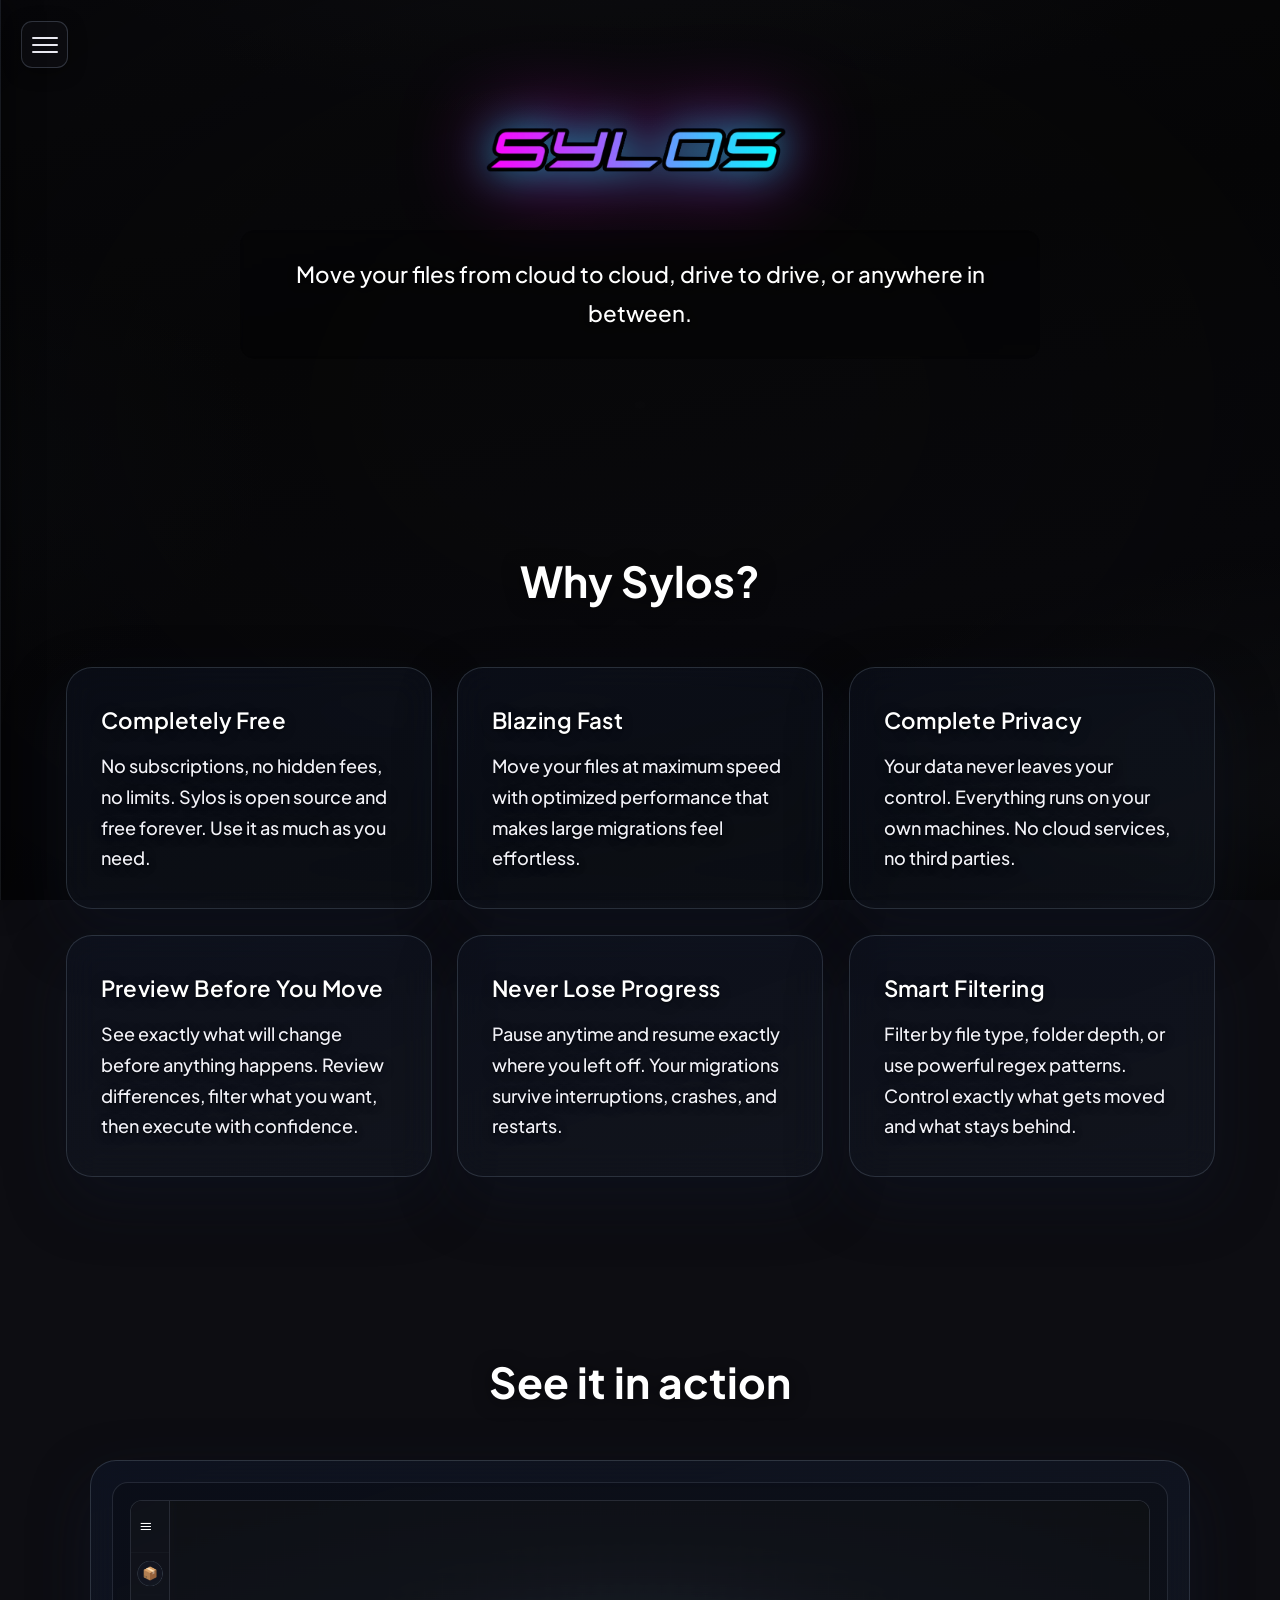
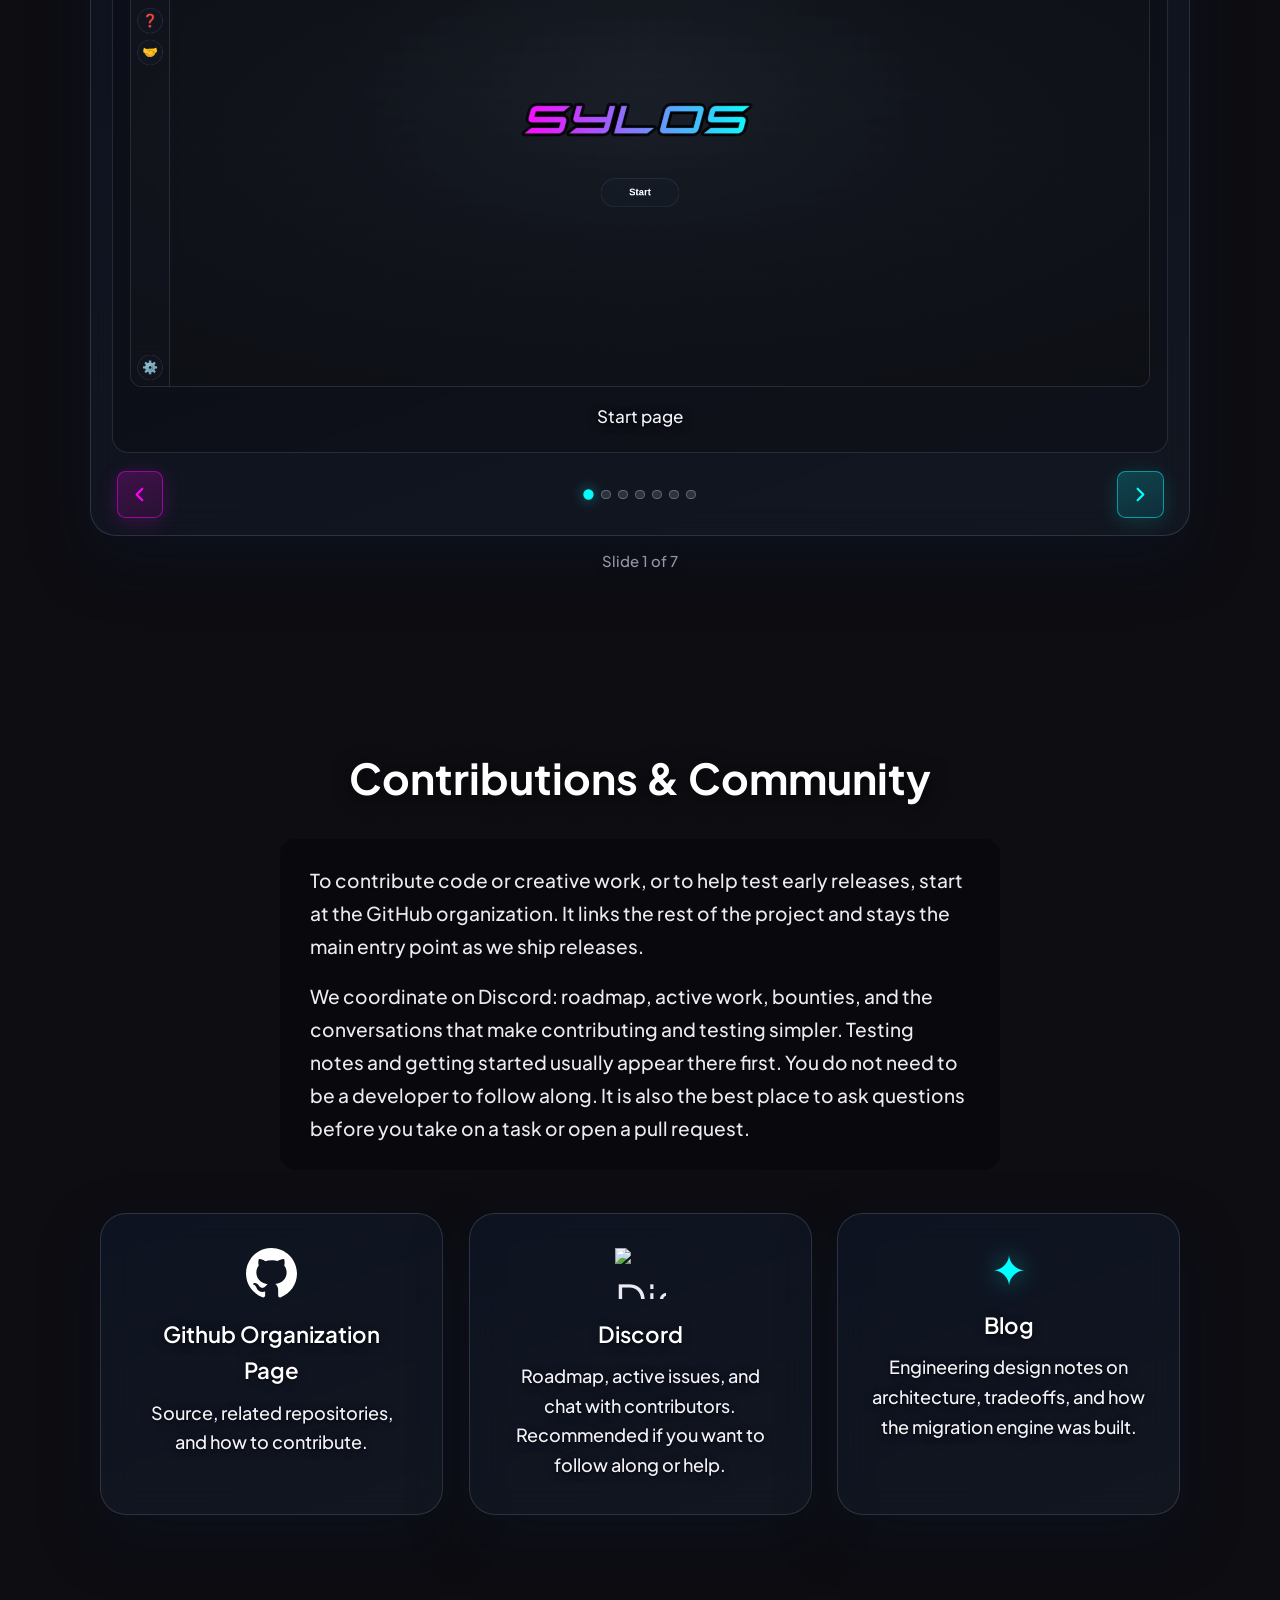
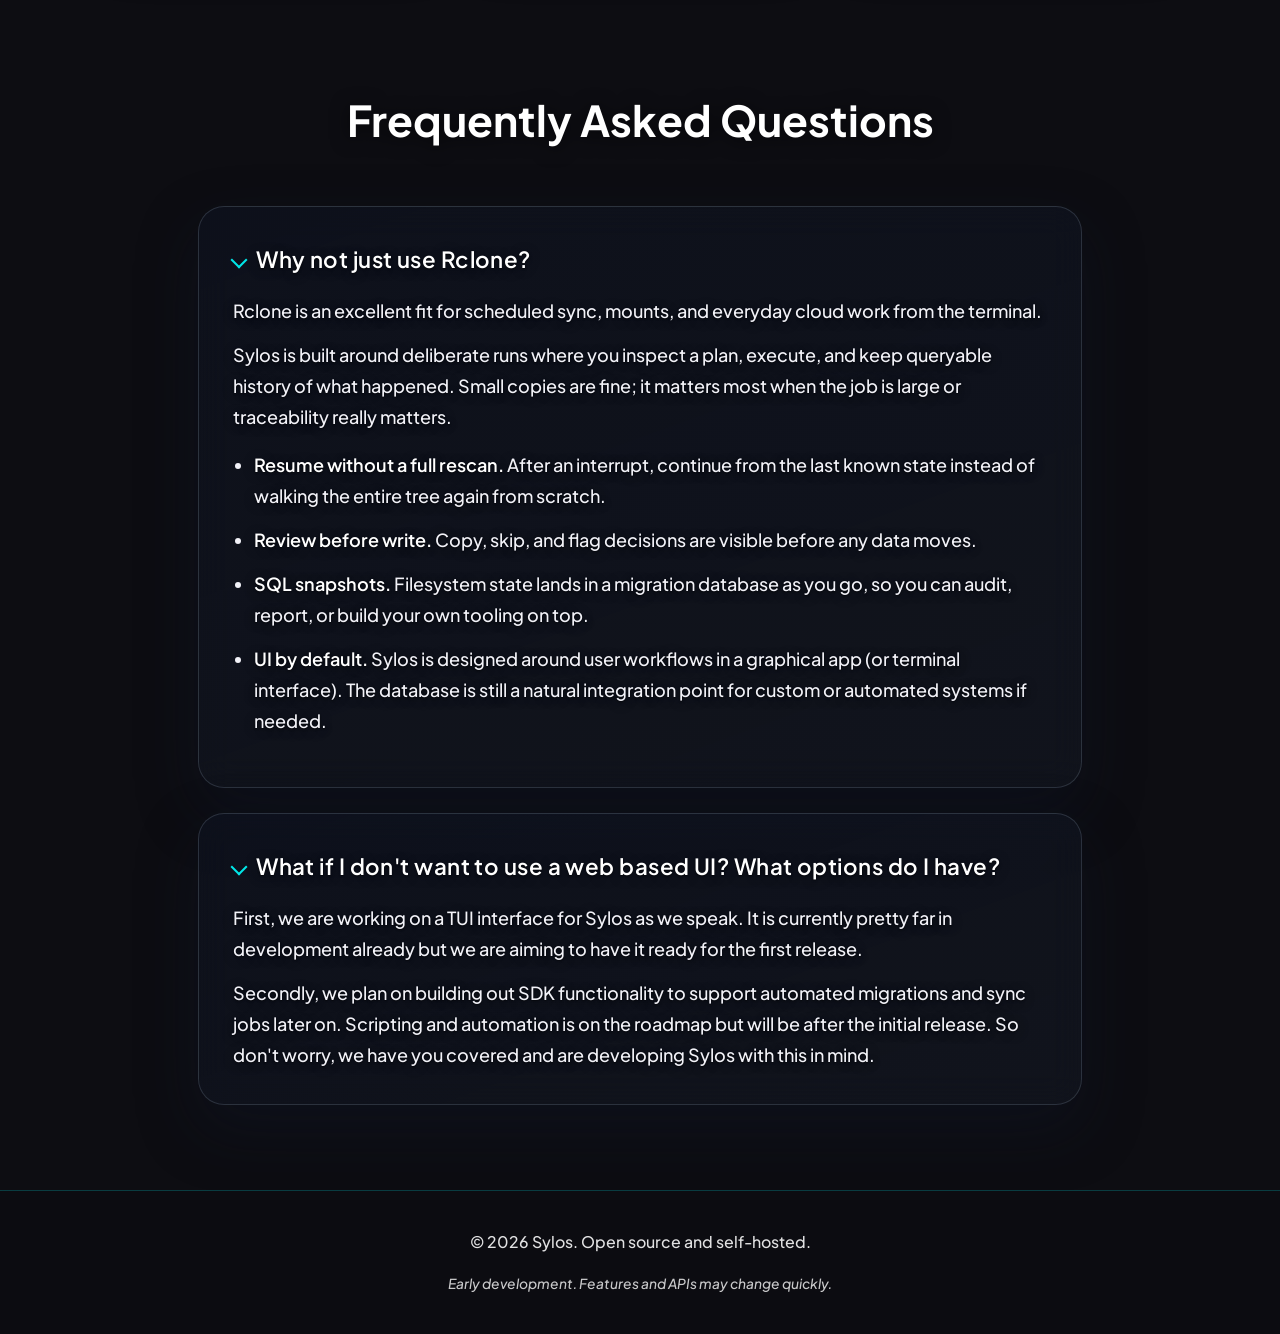
==== commit 86cef62e: "updating some wording and fixing codeberg links to github" ====
--- a/index.html
+++ b/index.html
@@ -138,7 +138,7 @@
                 <h2 data-scroll-reveal>Contributions &amp; Community</h2>
                 <div class="community-intro" data-scroll-reveal-scope>
                     <p>
-                        To contribute code or creative work, or to help test early releases, start at the Codeberg organization. It links the rest of the project and stays the main entry point as we ship releases.
+                        To contribute code or creative work, or to help test early releases, start at the GitHub organization. It links the rest of the project and stays the main entry point as we ship releases.
                     </p>
                     <p>
                         We coordinate on Discord: roadmap, active work, bounties, and the conversations that make contributing and testing simpler. Testing notes and getting started usually appear there first. You do not need to be a developer to follow along. It is also the best place to ask questions before you take on a task or open a pull request.
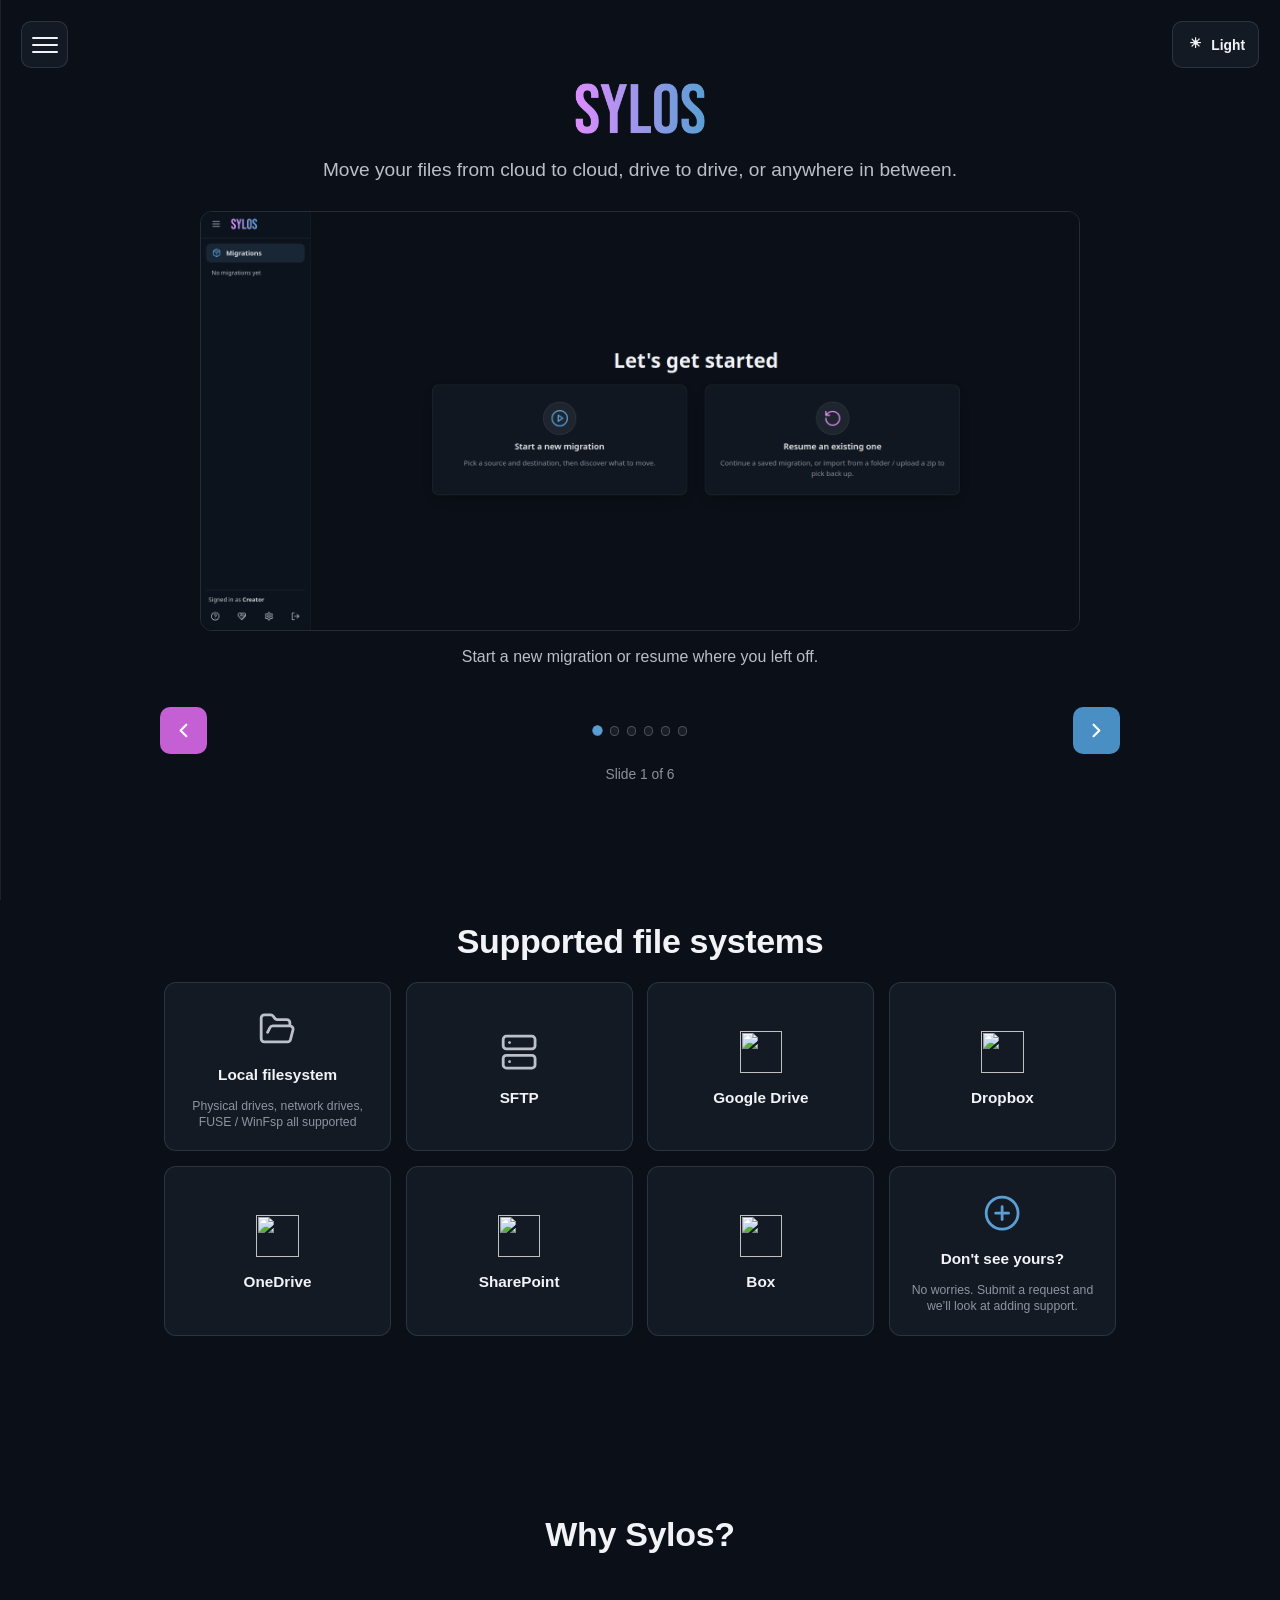
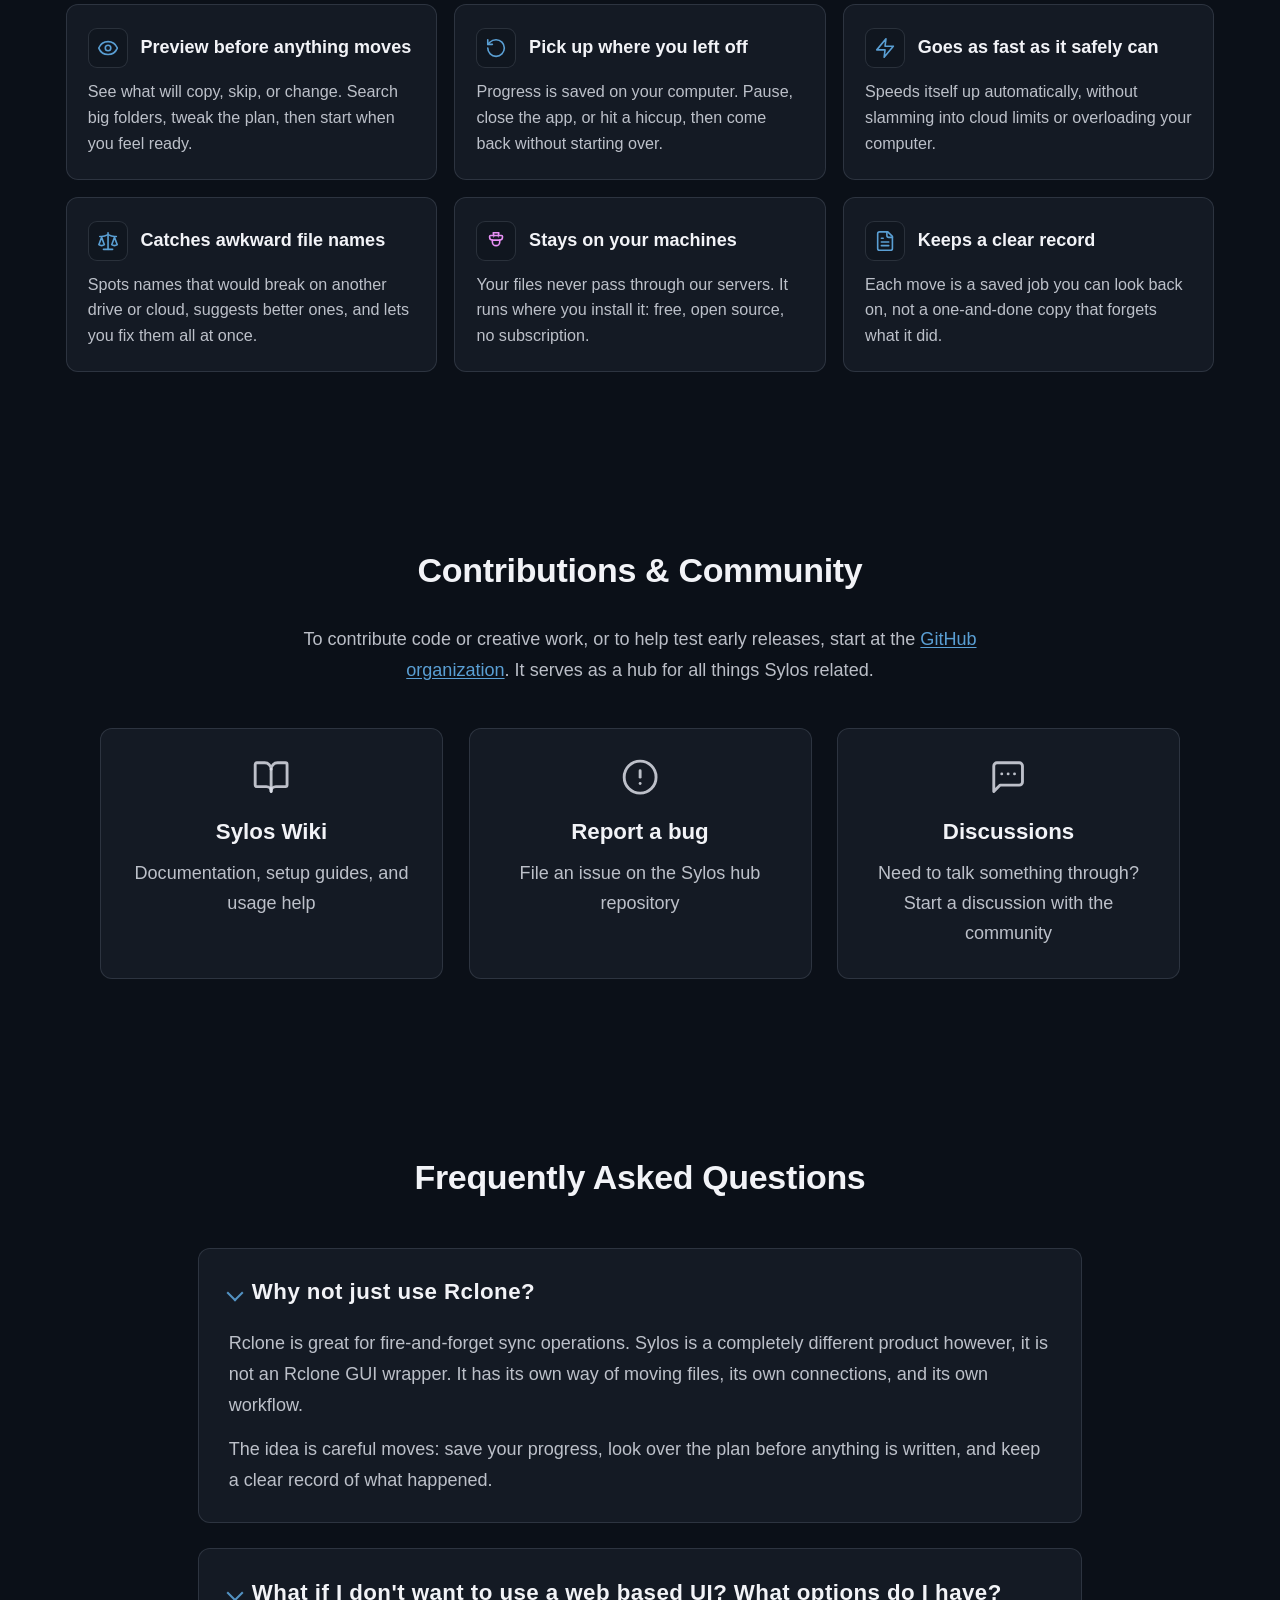
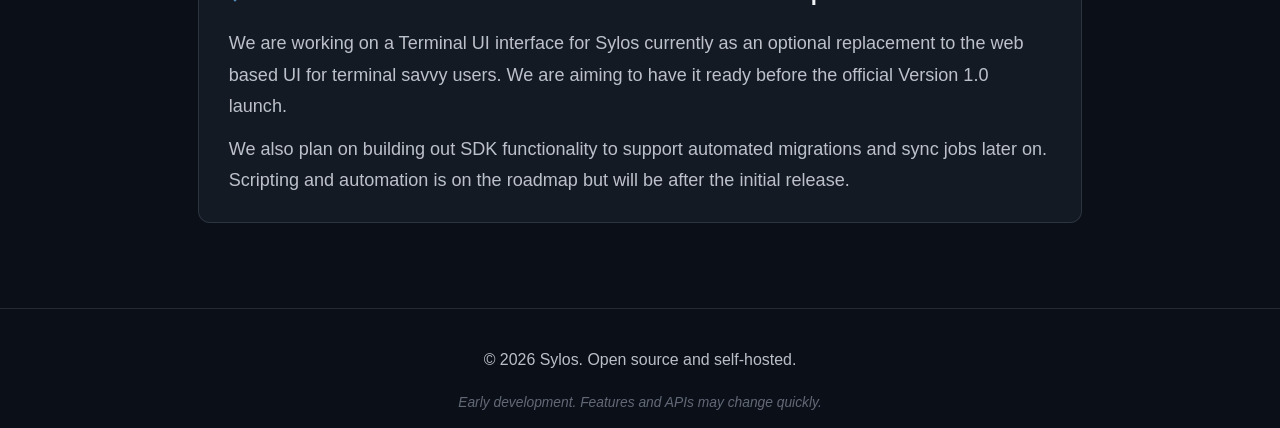
==== commit e1b811dc: "pushing updates to the website for more up to date documentation, new styling, and new screenshots" ====
--- a/index.html
+++ b/index.html
@@ -1,120 +1,64 @@
 <!DOCTYPE html>
-<html lang="en">
+<html lang="en" data-theme="obsidian">
 <head>
     <meta charset="UTF-8">
     <meta name="viewport" content="width=device-width, initial-scale=1.0">
-    <title>Sylos - Self-Hosted Data Migration Tool</title>
-    <link rel="preconnect" href="https://fonts.googleapis.com">
-    <link rel="preconnect" href="https://fonts.gstatic.com" crossorigin>
-    <link href="https://fonts.googleapis.com/css2?family=Plus+Jakarta+Sans:wght@400;500;600;700&display=swap" rel="stylesheet">
+    <title>Sylos</title>
     <link rel="stylesheet" href="styles.css">
+    <script src="theme.js"></script>
     <script src="config.js"></script>
 </head>
 <body>
-    <!-- Other backgrounds: swap this div for <video class="background-video">… or a static <img> if you prefer -->
-    <div class="background-generated" aria-hidden="true"></div>
+    <div class="sylos-bg-container" aria-hidden="true"></div>
 
     <main>
-        <!-- Hero Section: What is this? -->
-        <section class="hero">
+        <!-- Hero + product preview (carousel visible on first paint) -->
+        <section class="hero" id="preview">
             <div class="container">
-                <img src="assets/logos/main-app-logo-transparent.png" alt="Sylos" class="hero-logo" data-scroll-reveal>
-                <p class="tagline" data-scroll-reveal style="--reveal-delay: 0.12s">
+                <img src="assets/logos/sylos-wordmark-obsidian.png" alt="Sylos" class="hero-logo" data-sylos-logo>
+                <p class="tagline">
                     Move your files from cloud to cloud, drive to drive, or anywhere in between.
                 </p>
-            </div>
-        </section>
-
-        <!-- Why Section: Why would I use it? -->
-        <section id="features" class="why-section">
-            <div class="container">
-                <h2 data-scroll-reveal>Why Sylos?</h2>
-                <div class="features-grid" data-scroll-reveal-scope>
-                    <div class="feature-card">
-                        <h3>Completely Free</h3>
-                        <p>No subscriptions, no hidden fees, no limits. Sylos is open source and free forever. Use it as much as you need.</p>
-                    </div>
-                    <div class="feature-card">
-                        <h3>Blazing Fast</h3>
-                        <p>Move your files at maximum speed with optimized performance that makes large migrations feel effortless.</p>
-                    </div>
-                    <div class="feature-card">
-                        <h3>Complete Privacy</h3>
-                        <p>Your data never leaves your control. Everything runs on your own machines. No cloud services, no third parties.</p>
-                    </div>
-                    <div class="feature-card">
-                        <h3>Preview Before You Move</h3>
-                        <p>See exactly what will change before anything happens. Review differences, filter what you want, then execute with confidence.</p>
-                    </div>
-                    <div class="feature-card">
-                        <h3>Never Lose Progress</h3>
-                        <p>Pause anytime and resume exactly where you left off. Your migrations survive interruptions, crashes, and restarts.</p>
-                    </div>
-                    <div class="feature-card">
-                        <h3>Smart Filtering</h3>
-                        <p>Filter by file type, folder depth, or use powerful regex patterns. Control exactly what gets moved and what stays behind.</p>
-                    </div>
-                </div>
-            </div>
-        </section>
-
-        <section id="preview" class="preview-section" aria-labelledby="preview-heading">
-            <div class="container">
-                <h2 id="preview-heading" data-scroll-reveal>See it in action</h2>
-                <div class="demo-carousel" data-demo-carousel data-scroll-reveal tabindex="0" role="region" aria-label="Sylos interface screenshots">
+                <div class="demo-carousel" data-demo-carousel tabindex="0" role="region" aria-label="Sylos interface screenshots">
                     <div class="demo-carousel-shell">
                         <div class="demo-carousel-viewport">
                             <div class="demo-carousel-track" data-demo-track>
                                 <figure class="demo-slide" data-demo-slide>
                                     <div class="demo-slide-frame">
-                                        <img src="assets/demo_assets/1_start_page_dark.png" alt="Sylos start page" loading="lazy" decoding="async">
-                                    </div>
-                                    <figcaption class="demo-slide-caption">Start page</figcaption>
-                                </figure>
-                                <figure class="demo-slide" data-demo-slide>
-                                    <div class="demo-slide-frame">
-                                        <img src="assets/demo_assets/2_select_your_migration_dark.png" alt="Selecting a migration" loading="lazy" decoding="async">
+                                        <img src="assets/demo_assets/1_select_your_migration_dark.png" data-theme-screenshot="assets/demo_assets/1_select_your_migration.png" alt="Selecting a migration" decoding="async">
                                     </div>
                                     <figcaption class="demo-slide-caption">Start a new migration or resume where you left off.</figcaption>
                                 </figure>
                                 <figure class="demo-slide" data-demo-slide>
                                     <div class="demo-slide-frame">
-                                        <img src="assets/demo_assets/3_resume_a_migration_dark.png" alt="Resuming a migration" loading="lazy" decoding="async">
+                                        <img src="assets/demo_assets/2_resume_a_migration_dark.png" data-theme-screenshot="assets/demo_assets/2_resume_a_migration.png" alt="Resuming a migration" loading="lazy" decoding="async">
                                     </div>
                                     <figcaption class="demo-slide-caption">Manage your session history and pick up where you left off previously.</figcaption>
                                 </figure>
                                 <figure class="demo-slide" data-demo-slide>
                                     <div class="demo-slide-frame">
-                                        <img src="assets/demo_assets/4_discovery_progress_page_dark.png" alt="Discovery progress" loading="lazy" decoding="async">
+                                        <img src="assets/demo_assets/3_discovery_progress_page_dark.png" data-theme-screenshot="assets/demo_assets/3_discovery_progress_page.png" alt="Discovery progress" loading="lazy" decoding="async">
                                     </div>
                                     <figcaption class="demo-slide-caption">Stay in the loop with real-time progress and status updates during the discovery and copy phases.</figcaption>
                                 </figure>
                                 <figure class="demo-slide" data-demo-slide>
                                     <div class="demo-slide-frame">
-                                        <img src="assets/demo_assets/5_traversal_review_tree_view_dark.png" alt="Traversal review tree view" loading="lazy" decoding="async">
+                                        <img src="assets/demo_assets/4_traversal_review_tree_view_dark.png" data-theme-screenshot="assets/demo_assets/4_traversal_review_tree_view.png" alt="Traversal review tree view" loading="lazy" decoding="async">
                                     </div>
                                     <figcaption class="demo-slide-caption">Review the file tree and see the differences between the source and destination. Make adjustments to mark failed items to be retried or mark pending items to be excluded from the copy process.</figcaption>
                                 </figure>
                                 <figure class="demo-slide" data-demo-slide>
                                     <div class="demo-slide-frame">
-                                        <img src="assets/demo_assets/6_traversal_review_list_view_dark.png" alt="Traversal review list view" loading="lazy" decoding="async">
+                                        <img src="assets/demo_assets/5_traversal_review_list_view_dark.png" data-theme-screenshot="assets/demo_assets/5_traversal_review_list_view.png" alt="Traversal review list view" loading="lazy" decoding="async">
                                     </div>
                                     <figcaption class="demo-slide-caption">Search through for specific items, make adjustments to individual items or entire subtrees.</figcaption>
                                 </figure>
                                 <figure class="demo-slide" data-demo-slide>
                                     <div class="demo-slide-frame">
-                                        <div class="demo-slide-pair">
-                                            <div class="demo-slide-pair-item">
-                                                <img src="assets/demo_assets/7a_search_filters_in_list_view_dark.png" alt="Search filters in list view" loading="lazy" decoding="async">
-                                            </div>
-                                            <div class="demo-slide-pair-item">
-                                                <img src="assets/demo_assets/7b_sort_by_options_in_list_view_dark.png" alt="Sort options in list view" loading="lazy" decoding="async">
-                                            </div>
-                                        </div>
-                                    </div>
-                                    <figcaption class="demo-slide-caption">In list view, narrow results with search filters and reorder them with sort options so you can work through large sets in the order that makes sense for your review.</figcaption>
-                                </figure>
-            
+                                        <img src="assets/demo_assets/6_search_filters_advanced_dark.png" data-theme-screenshot="assets/demo_assets/6_search_filters_advanced.png" alt="Advanced filter rules builder" loading="lazy" decoding="async">
+                                    </div>
+                                    <figcaption class="demo-slide-caption">Search big folders with filters you control. Add or remove match rules (including regex), combine them with and/or logic, save or import/export rule sets for later migrations, and learn from built-in examples when you want a head start.</figcaption>
+                                </figure>
                             </div>
                         </div>
                         <div class="demo-carousel-toolbar">
@@ -132,52 +76,212 @@
             </div>
         </section>
 
-        <!-- Organization page + Discord: single place for CTAs (header icons + cards below) -->
+        <!-- Supported filesystems / cloud connectors (brand logos from Sylos-UI via jsDelivr) -->
+        <section id="connectors" class="connectors-section" aria-labelledby="connectors-heading">
+            <div class="container">
+                <h2 id="connectors-heading" data-scroll-reveal>Supported file systems</h2>
+                <ul class="connectors-grid" data-scroll-reveal-scope>
+                    <li class="connector-item">
+                        <span class="connector-icon" aria-hidden="true">
+                            <svg class="connector-glyph" viewBox="0 0 24 24" fill="none" stroke="currentColor" stroke-width="1.75" stroke-linecap="round" stroke-linejoin="round">
+                                <path d="m6 14 1.5-2.9A2 2 0 0 1 9.24 10H20a2 2 0 0 1 1.94 2.5l-1.54 6a2 2 0 0 1-1.95 1.5H4a2 2 0 0 1-2-2V5a2 2 0 0 1 2-2h3.9a2 2 0 0 1 1.69.9l.81 1.2a2 2 0 0 0 1.67.9H18a2 2 0 0 1 2 2v2"/>
+                            </svg>
+                        </span>
+                        <span class="connector-name">Local filesystem</span>
+                        <span class="connector-note">Physical drives, network drives, FUSE / WinFsp all supported</span>
+                    </li>
+                    <li class="connector-item">
+                        <span class="connector-icon" aria-hidden="true">
+                            <svg class="connector-glyph" viewBox="0 0 24 24" fill="none" stroke="currentColor" stroke-width="1.75" stroke-linecap="round" stroke-linejoin="round">
+                                <rect width="20" height="8" x="2" y="2" rx="2" ry="2"/>
+                                <rect width="20" height="8" x="2" y="14" rx="2" ry="2"/>
+                                <line x1="6" x2="6.01" y1="6" y2="6"/>
+                                <line x1="6" x2="6.01" y1="18" y2="18"/>
+                            </svg>
+                        </span>
+                        <span class="connector-name">SFTP</span>
+                    </li>
+                    <li class="connector-item">
+                        <span class="connector-icon" aria-hidden="true">
+                            <img data-external-icon="google-drive" alt="" class="connector-logo" width="40" height="40" decoding="async">
+                        </span>
+                        <span class="connector-name">Google Drive</span>
+                    </li>
+                    <li class="connector-item">
+                        <span class="connector-icon" aria-hidden="true">
+                            <img data-external-icon="dropbox" alt="" class="connector-logo" width="40" height="40" decoding="async">
+                        </span>
+                        <span class="connector-name">Dropbox</span>
+                    </li>
+                    <li class="connector-item">
+                        <span class="connector-icon" aria-hidden="true">
+                            <img data-external-icon="onedrive" alt="" class="connector-logo" width="40" height="40" decoding="async">
+                        </span>
+                        <span class="connector-name">OneDrive</span>
+                    </li>
+                    <li class="connector-item">
+                        <span class="connector-icon" aria-hidden="true">
+                            <img data-external-icon="sharepoint" alt="" class="connector-logo" width="40" height="40" decoding="async">
+                        </span>
+                        <span class="connector-name">SharePoint</span>
+                    </li>
+                    <li class="connector-item">
+                        <span class="connector-icon" aria-hidden="true">
+                            <img data-external-icon="box" alt="" class="connector-logo" width="40" height="40" decoding="async">
+                        </span>
+                        <span class="connector-name">Box</span>
+                    </li>
+                    <li class="connector-item connector-item--request">
+                        <a href="" data-link="discussions" target="_blank" rel="noopener noreferrer" class="connector-request-link">
+                            <span class="connector-icon" aria-hidden="true">
+                                <svg class="connector-glyph" viewBox="0 0 24 24" fill="none" stroke="currentColor" stroke-width="1.75" stroke-linecap="round" stroke-linejoin="round">
+                                    <circle cx="12" cy="12" r="10"/>
+                                    <path d="M8 12h8"/>
+                                    <path d="M12 8v8"/>
+                                </svg>
+                            </span>
+                            <span class="connector-name">Don't see yours?</span>
+                            <span class="connector-note">No worries. Submit a request and we&rsquo;ll look at adding support.</span>
+                        </a>
+                    </li>
+                </ul>
+            </div>
+        </section>
+
+        <!-- Why Section: Why would I use it? -->
+        <section id="features" class="why-section">
+            <div class="container">
+                <h2 data-scroll-reveal>Why Sylos?</h2>
+                <div class="features-grid" data-scroll-reveal-scope>
+                    <article class="feature-card">
+                        <div class="feature-card-heading">
+                            <div class="feature-icon" aria-hidden="true">
+                            <svg viewBox="0 0 24 24" fill="none" stroke="currentColor" stroke-width="1.75" stroke-linecap="round" stroke-linejoin="round">
+                                <path d="M2.062 12.348a1 1 0 0 1 0-.696 10.75 10.75 0 0 1 19.876 0 1 1 0 0 1 0 .696 10.75 10.75 0 0 1-19.876 0"/>
+                                <circle cx="12" cy="12" r="3"/>
+                            </svg>
+                        </div>
+                            <h3>Preview before anything moves</h3>
+                        </div>
+                        <p>See what will copy, skip, or change. Search big folders, tweak the plan, then start when you feel ready.</p>
+                    </article>
+                    <article class="feature-card">
+                        <div class="feature-card-heading">
+                            <div class="feature-icon" aria-hidden="true">
+                            <svg viewBox="0 0 24 24" fill="none" stroke="currentColor" stroke-width="1.75" stroke-linecap="round" stroke-linejoin="round">
+                                <path d="M3 12a9 9 0 1 0 9-9 9.75 9.75 0 0 0-6.74 2.74L3 8"/>
+                                <path d="M3 3v5h5"/>
+                            </svg>
+                        </div>
+                            <h3>Pick up where you left off</h3>
+                        </div>
+                        <p>Progress is saved on your computer. Pause, close the app, or hit a hiccup, then come back without starting over.</p>
+                    </article>
+                    <article class="feature-card">
+                        <div class="feature-card-heading">
+                            <div class="feature-icon" aria-hidden="true">
+                            <svg viewBox="0 0 24 24" fill="none" stroke="currentColor" stroke-width="1.75" stroke-linecap="round" stroke-linejoin="round">
+                                <path d="M13 2 3 14h9l-1 8 10-12h-9l1-8z"/>
+                            </svg>
+                        </div>
+                            <h3>Goes as fast as it safely can</h3>
+                        </div>
+                        <p>Speeds itself up automatically, without slamming into cloud limits or overloading your computer.</p>
+                    </article>
+                    <article class="feature-card">
+                        <div class="feature-card-heading">
+                            <div class="feature-icon" aria-hidden="true">
+                            <svg viewBox="0 0 24 24" fill="none" stroke="currentColor" stroke-width="1.75" stroke-linecap="round" stroke-linejoin="round">
+                                <path d="m16 16 3-8 3 8c-.87.65-1.92 1-3 1s-2.13-.35-3-1Z"/>
+                                <path d="m2 16 3-8 3 8c-.87.65-1.92 1-3 1s-2.13-.35-3-1Z"/>
+                                <path d="M7 21h10"/>
+                                <path d="M12 3v18"/>
+                                <path d="M3 7h2c2 0 5-1 7-2 2 1 5 2 7 2h2"/>
+                            </svg>
+                        </div>
+                            <h3>Catches awkward file names</h3>
+                        </div>
+                        <p>Spots names that would break on another drive or cloud, suggests better ones, and lets you fix them all at once.</p>
+                    </article>
+                    <article class="feature-card">
+                        <div class="feature-card-heading">
+                            <div class="feature-icon feature-icon--privacy" aria-hidden="true">
+                            <svg viewBox="0 0 24 24" fill="none" stroke="currentColor" stroke-width="1.75" stroke-linecap="round" stroke-linejoin="round">
+                                <path d="M5 7a1 1 0 0 1 1-1h12a1 1 0 0 1 1 1v1a3 3 0 0 1-3 3H8a3 3 0 0 1-3-3V7Z"/>
+                                <path d="M8 11v2a4 4 0 0 0 8 0v-2"/>
+                                <path d="M9.5 6.5 9 3h6l-.5 3.5"/>
+                                <circle cx="9" cy="8" r="0.5" fill="currentColor" stroke="none"/>
+                                <circle cx="15" cy="8" r="0.5" fill="currentColor" stroke="none"/>
+                            </svg>
+                        </div>
+                            <h3>Stays on your machines</h3>
+                        </div>
+                        <p>Your files never pass through our servers. It runs where you install it: free, open source, no subscription.</p>
+                    </article>
+                    <article class="feature-card">
+                        <div class="feature-card-heading">
+                            <div class="feature-icon" aria-hidden="true">
+                            <svg viewBox="0 0 24 24" fill="none" stroke="currentColor" stroke-width="1.75" stroke-linecap="round" stroke-linejoin="round">
+                                <path d="M15 2H6a2 2 0 0 0-2 2v16a2 2 0 0 0 2 2h12a2 2 0 0 0 2-2V7Z"/>
+                                <path d="M14 2v4a2 2 0 0 0 2 2h4"/>
+                                <path d="M10 9H8"/>
+                                <path d="M16 13H8"/>
+                                <path d="M16 17H8"/>
+                            </svg>
+                        </div>
+                            <h3>Keeps a clear record</h3>
+                        </div>
+                        <p>Each move is a saved job you can look back on, not a one-and-done copy that forgets what it did.</p>
+                    </article>
+                </div>
+            </div>
+        </section>
+
+        <!-- Help / community links (aligned with Sylos-UI help widget) -->
         <section id="community" class="community-section">
             <div class="container">
                 <h2 data-scroll-reveal>Contributions &amp; Community</h2>
                 <div class="community-intro" data-scroll-reveal-scope>
                     <p>
-                        To contribute code or creative work, or to help test early releases, start at the GitHub organization. It links the rest of the project and stays the main entry point as we ship releases.
-                    </p>
-                    <p>
-                        We coordinate on Discord: roadmap, active work, bounties, and the conversations that make contributing and testing simpler. Testing notes and getting started usually appear there first. You do not need to be a developer to follow along. It is also the best place to ask questions before you take on a task or open a pull request.
+                        To contribute code or creative work, or to help test early releases, start at the
+                        <a href="" data-link="github" target="_blank" rel="noopener noreferrer">GitHub organization</a>.
+                        It serves as a hub for all things Sylos related.
                     </p>
                 </div>
                 <div class="community-grid community-grid-three" data-scroll-reveal-scope>
-                    <a href="" data-link="github" target="_blank" rel="noopener noreferrer" class="community-card">
-                        <div class="icon">
-                            <img src="assets/logos/GitHub_Invertocat_White.svg" alt="Github" class="community-icon-img">
-                        </div>
-                        <h3>Github Organization Page</h3>
-                        <p>Source, related repositories, and how to contribute.</p>
+                    <a href="" data-link="wiki" target="_blank" rel="noopener noreferrer" class="community-card">
+                        <div class="icon" aria-hidden="true">
+                            <svg class="community-icon-svg" viewBox="0 0 24 24" fill="none" stroke="currentColor" stroke-width="1.8" stroke-linecap="round" stroke-linejoin="round">
+                                <path d="M12 7v14"/>
+                                <path d="M3 18a1 1 0 0 1-1-1V4a1 1 0 0 1 1-1h5a4 4 0 0 1 4 4 4 4 0 0 1 4-4h5a1 1 0 0 1 1 1v13a1 1 0 0 1-1 1h-6a3 3 0 0 0-3 3 3 3 0 0 0-3-3z"/>
+                            </svg>
+                        </div>
+                        <h3>Sylos Wiki</h3>
+                        <p>Documentation, setup guides, and usage help</p>
                     </a>
-                    <a href="" data-link="discord" target="_blank" rel="noopener noreferrer" class="community-card">
-                        <div class="icon">
-                            <img src="assets/logos/discord-transparent-white.png" alt="Discord" class="community-icon-img">
-                        </div>
-                        <h3>Discord</h3>
-                        <p>Roadmap, active issues, and chat with contributors. Recommended if you want to follow along or help.</p>
+                    <a href="" data-link="issues" target="_blank" rel="noopener noreferrer" class="community-card">
+                        <div class="icon" aria-hidden="true">
+                            <svg class="community-icon-svg" viewBox="0 0 24 24" fill="none" stroke="currentColor" stroke-width="1.8" stroke-linecap="round" stroke-linejoin="round">
+                                <circle cx="12" cy="12" r="10"/>
+                                <line x1="12" x2="12" y1="8" y2="12"/>
+                                <line x1="12" x2="12.01" y1="16" y2="16"/>
+                            </svg>
+                        </div>
+                        <h3>Report a bug</h3>
+                        <p>File an issue on the Sylos hub repository</p>
                     </a>
-                    <a href="blog/index.html" class="community-card community-card--internal">
-                        <div class="icon community-icon-text" aria-hidden="true">✦</div>
-                        <h3>Blog</h3>
-                        <p>Engineering design notes on architecture, tradeoffs, and how the migration engine was built.</p>
+                    <a href="" data-link="discussions" target="_blank" rel="noopener noreferrer" class="community-card">
+                        <div class="icon" aria-hidden="true">
+                            <svg class="community-icon-svg" viewBox="0 0 24 24" fill="none" stroke="currentColor" stroke-width="1.8" stroke-linecap="round" stroke-linejoin="round">
+                                <path d="M21 15a2 2 0 0 1-2 2H7l-4 4V5a2 2 0 0 1 2-2h14a2 2 0 0 1 2 2z"/>
+                                <path d="M8 10h.01"/>
+                                <path d="M12 10h.01"/>
+                                <path d="M16 10h.01"/>
+                            </svg>
+                        </div>
+                        <h3>Discussions</h3>
+                        <p>Need to talk something through? Start a discussion with the community</p>
                     </a>
-                    <!--
-                    <a href="" data-link="documentation" class="community-card">
-                        <div class="icon">📚</div>
-                        <h3>Documentation</h3>
-                        <p>User guides and getting started tutorials</p>
-                        <span class="badge">Coming Soon</span>
-                    </a>
-                    <a href="" data-link="downloads" class="community-card">
-                        <div class="icon">⬇️</div>
-                        <h3>Downloads</h3>
-                        <p>Get the latest releases</p>
-                        <span class="badge">Coming Soon</span>
-                    </a>
-                    -->
                 </div>
             </div>
         </section>
@@ -190,41 +294,29 @@
                         <summary class="faq-summary">Why not just use Rclone?</summary>
                         <div class="faq-item-body">
                             <p>
-                                Rclone is an excellent fit for scheduled sync, mounts, and everyday cloud work from the terminal.
+                                Rclone is great for fire-and-forget sync operations. Sylos is a completely different product however, it is not an Rclone GUI wrapper. It has its own way of moving files, its own connections, and its own workflow.
                             </p>
                             <p>
-                                Sylos is built around deliberate runs where you inspect a plan, execute, and keep queryable history of what happened. Small copies are fine; it matters most when the job is large or traceability really matters.
+                                The idea is careful moves: save your progress, look over the plan before anything is written, and keep a clear record of what happened.
                             </p>
-                            <ul>
-                                <li>
-                                    <strong>Resume without a full rescan.</strong> After an interrupt, continue from the last known state instead of walking the entire tree again from scratch.
-                                </li>
-                                <li>
-                                    <strong>Review before write.</strong> Copy, skip, and flag decisions are visible before any data moves.
-                                </li>
-                                <li>
-                                    <strong>SQL snapshots.</strong> Filesystem state lands in a migration database as you go, so you can audit, report, or build your own tooling on top.
-                                </li>
-                                <li>
-                                    <strong>UI by default.</strong> Sylos is designed around user workflows in a graphical app (or terminal interface). The database is still a natural integration point for custom or automated systems if needed.
-                                </li>
-                            </ul>
                         </div>
                     </details>
                     <details class="faq-item" open>
                         <summary class="faq-summary">What if I don't want to use a web based UI? What options do I have?</summary>
                         <div class="faq-item-body">
                             <p>
-                                First, we are working on a TUI interface for Sylos as we speak. It is currently pretty far in development already but we are aiming to have it ready for the first release.
+                                We are working on a Terminal UI interface for Sylos currently as an optional replacement to the web based UI for terminal savvy users. We are aiming to have it ready before the official Version 1.0 launch.
                             </p>
                             <p>
-                                Secondly, we plan on building out SDK functionality to support automated migrations and sync jobs later on. Scripting and automation is on the roadmap but will be after the initial release. So don't worry, we have you covered and are developing Sylos with this in mind.
+                                We also plan on building out SDK functionality to support automated migrations and sync jobs later on. Scripting and automation is on the roadmap but will be after the initial release.
                             </p>
                         </div>
                     </details>
                 </div>
             </div>
         </section>
+
+
     </main>
 
     <footer>
--- a/styles.css
+++ b/styles.css
@@ -5,56 +5,193 @@
     box-sizing: border-box;
 }
 
+/* Sylos-UI design tokens (marketing subset) — defaults match Obsidian */
 :root {
-    /* Neon Colors */
-    --cyan: #00ffff;
-    --cyan-bright: #00d9ff;
-    --cyan-glow: rgba(0, 255, 255, 0.5);
-    --magenta: #ff00ff;
-    --magenta-bright: #ff00d9;
-    --magenta-glow: rgba(255, 0, 255, 0.5);
-    
-    /* Dark Backgrounds - more neutral, less purple */
-    --bg-primary: #0d0d12;
-    --bg-secondary: #121218;
-    --bg-tertiary: #181820;
-    --bg-card: rgba(18, 18, 24, 0.85);
-
-    /* Procedural page backdrop (charcoal mesh) */
-    --bg-mesh-base: #070708;
-    --bg-mesh-top: rgba(44, 46, 54, 0.22);
-    --bg-mesh-corner-tr: rgba(22, 24, 30, 0.75);
-    --bg-mesh-side: rgba(14, 16, 22, 0.65);
-    
-    /* Text Colors */
-    --text-primary: #eaeaf2;
-    --text-secondary: #b8b8c8;
-
-    --font-sans: 'Plus Jakarta Sans', -apple-system, BlinkMacSystemFont, 'Segoe UI', Roboto, 'Helvetica Neue', Arial, sans-serif;
-    /* Subtle legibility on busy / video backgrounds inside glass panels */
-    --glass-text-shadow: 0 1px 2px rgba(0, 0, 0, 0.55), 0 2px 12px rgba(0, 0, 0, 0.35);
-    
-    /* Borders */
-    --border-color: rgba(0, 255, 255, 0.2);
-    --border-magenta: rgba(255, 0, 255, 0.2);
-    
-    /* Shadows & Glows */
-    --glow-cyan: 0 0 20px rgba(0, 255, 255, 0.3), 0 0 40px rgba(0, 255, 255, 0.2), 0 0 60px rgba(0, 255, 255, 0.1);
-    --glow-magenta: 0 0 20px rgba(255, 0, 255, 0.3), 0 0 40px rgba(255, 0, 255, 0.2), 0 0 60px rgba(255, 0, 255, 0.1);
-    --glow-dual: 0 0 20px rgba(0, 255, 255, 0.3), 0 0 40px rgba(255, 0, 255, 0.2);
-    --shadow-dark: 0 4px 6px -1px rgba(0, 0, 0, 0.5), 0 2px 4px -2px rgba(0, 0, 0, 0.3);
-    --shadow-lg-dark: 0 10px 15px -3px rgba(0, 0, 0, 0.6), 0 4px 6px -4px rgba(0, 0, 0, 0.4);
-    
-    --radius: 0.5rem;
-    --radius-lg: 0.75rem;
+    color-scheme: dark;
+
+    --page-bg: #0b1018;
+    --surface-bg: #141a24;
+    --surface-bg-subtle: #10161f;
+    --surface-bg-hover: #1a2230;
+    --border: rgba(160, 170, 190, 0.18);
+    --border-strong: rgba(180, 190, 210, 0.32);
+
+    --surface-opacity-primary: 1;
+    --surface-opacity-hover: 1;
+    --surface-blur: 0px;
+    --surface-rim: var(--border);
+    --surface-radius: 12px;
+    --surface-base-r: 20;
+    --surface-base-g: 26;
+    --surface-base-b: 36;
+    /* Solid panels (match Sylos-UI selection cards), not frosted glass */
+    --surface-glass-bg: var(--surface-bg);
+    --surface-panel-shadow: none;
+    --surface-hover-shadow: none;
+
+    --bg-orb-primary: transparent;
+    --bg-orb-secondary: transparent;
+
+    --text-primary: #f2f3f7;
+    --text-secondary: rgba(226, 229, 238, 0.82);
+    --text-tertiary: rgba(200, 205, 220, 0.68);
+    --text-muted: rgba(170, 176, 196, 0.55);
+    --text-hover: #ffffff;
+
+    --accent: #5a9fd4;
+    --accent-hover: #6aafdf;
+    --accent-fg: #ffffff;
+    --accent-solid: #4a8fc4;
+    --accent-solid-hover: #5a9fd4;
+    --accent-secondary: #e08cff;
+    --accent-secondary-hover: #e9a4ff;
+    --accent-opacity-10: rgba(90, 159, 212, 0.16);
+    --accent-opacity-20: rgba(90, 159, 212, 0.28);
+    --accent-secondary-opacity-10: rgba(224, 140, 255, 0.14);
+    --accent-secondary-opacity-20: rgba(224, 140, 255, 0.26);
+
+    --brand-magenta: #e891f5;
+    --brand-magenta-hover: #f0a8fa;
+
+    --ui-button-primary-fg: #ffffff;
+    --ui-button-primary-bg: var(--accent-solid);
+    --ui-button-primary-bg-hover: var(--accent-solid-hover);
+    --ui-button-magenta-fg: #ffffff;
+    --ui-button-magenta-bg: #c45fd4;
+    --ui-button-magenta-bg-hover: #d278e0;
+    --ui-button-secondary-fg: var(--text-primary);
+    --ui-button-secondary-bg: rgba(255, 255, 255, 0.06);
+    --ui-button-secondary-border: rgba(255, 255, 255, 0.12);
+    --ui-button-secondary-bg-hover: rgba(255, 255, 255, 0.1);
+    --ui-inset-bg: rgba(10, 11, 16, 0.55);
+    --ui-inset-border: rgba(255, 255, 255, 0.08);
+    --ui-icon-button-bg: rgba(255, 255, 255, 0.05);
+    --ui-icon-button-bg-hover: rgba(255, 255, 255, 0.1);
+    --ui-icon-button-border: rgba(255, 255, 255, 0.1);
+
+    --sidebar-surface-bg: rgba(14, 20, 30, 0.72);
+    --sidebar-surface-border: 1px solid rgba(255, 255, 255, 0.08);
+    --sidebar-button-bg-hover: rgba(255, 255, 255, 0.06);
+
+    --font-sans: "Segoe UI", Tahoma, Geneva, Verdana, sans-serif;
+    --radius: 0.625rem;
+    --radius-lg: 0.875rem;
     --site-drawer-width: 17.5rem;
+
+    /* Legacy aliases used sparingly in markup-adjacent styles */
+    --cyan: var(--accent);
+    --magenta: var(--accent-secondary);
+    --border-color: var(--border);
+    --bg-primary: var(--page-bg);
+}
+
+:root[data-theme="obsidian"] {
+    color-scheme: dark;
+
+    --page-bg: #0b1018;
+    --surface-bg: #141a24;
+    --surface-bg-subtle: #10161f;
+    --surface-bg-hover: #1a2230;
+    --border: rgba(160, 170, 190, 0.18);
+    --border-strong: rgba(180, 190, 210, 0.32);
+    --surface-opacity-primary: 1;
+    --surface-opacity-hover: 1;
+    --surface-blur: 0px;
+    --surface-rim: var(--border);
+    --surface-base-r: 20;
+    --surface-base-g: 26;
+    --surface-base-b: 36;
+    --surface-glass-bg: var(--surface-bg);
+    --surface-panel-shadow: none;
+    --surface-hover-shadow: none;
+    --bg-orb-primary: transparent;
+    --bg-orb-secondary: transparent;
+    --text-primary: #f2f3f7;
+    --text-secondary: rgba(226, 229, 238, 0.82);
+    --text-tertiary: rgba(200, 205, 220, 0.68);
+    --text-muted: rgba(170, 176, 196, 0.55);
+    --text-hover: #ffffff;
+    --accent: #5a9fd4;
+    --accent-hover: #6aafdf;
+    --accent-solid: #4a8fc4;
+    --accent-solid-hover: #5a9fd4;
+    --accent-secondary: #e08cff;
+    --accent-secondary-hover: #e9a4ff;
+    --accent-opacity-10: rgba(90, 159, 212, 0.16);
+    --accent-opacity-20: rgba(90, 159, 212, 0.28);
+    --accent-secondary-opacity-10: rgba(224, 140, 255, 0.14);
+    --accent-secondary-opacity-20: rgba(224, 140, 255, 0.26);
+    --brand-magenta: #e891f5;
+    --brand-magenta-hover: #f0a8fa;
+    --ui-button-secondary-bg: rgba(255, 255, 255, 0.06);
+    --ui-button-secondary-border: rgba(255, 255, 255, 0.12);
+    --ui-button-secondary-bg-hover: rgba(255, 255, 255, 0.1);
+    --ui-inset-bg: rgba(10, 11, 16, 0.55);
+    --ui-inset-border: rgba(255, 255, 255, 0.08);
+    --ui-icon-button-bg: rgba(255, 255, 255, 0.05);
+    --ui-icon-button-bg-hover: rgba(255, 255, 255, 0.1);
+    --ui-icon-button-border: rgba(255, 255, 255, 0.1);
+    --sidebar-surface-bg: rgba(14, 20, 30, 0.72);
+    --sidebar-surface-border: 1px solid rgba(255, 255, 255, 0.08);
+    --sidebar-button-bg-hover: rgba(255, 255, 255, 0.06);
+}
+
+:root[data-theme="quartz"] {
+    color-scheme: light;
+
+    --page-bg: #eef3f9;
+    --surface-bg: #ffffff;
+    --surface-bg-subtle: #f5f8fc;
+    --surface-bg-hover: #e8eef6;
+    --border: rgba(90, 100, 120, 0.16);
+    --border-strong: rgba(70, 80, 100, 0.28);
+    --surface-opacity-primary: 1;
+    --surface-opacity-hover: 1;
+    --surface-blur: 0px;
+    --surface-rim: var(--border);
+    --surface-base-r: 255;
+    --surface-base-g: 255;
+    --surface-base-b: 255;
+    --surface-glass-bg: var(--surface-bg);
+    --surface-panel-shadow: none;
+    --surface-hover-shadow: none;
+    --bg-orb-primary: transparent;
+    --bg-orb-secondary: transparent;
+    --text-primary: #1c1e24;
+    --text-secondary: rgba(28, 30, 36, 0.72);
+    --text-tertiary: rgba(28, 30, 36, 0.54);
+    --text-muted: rgba(28, 30, 36, 0.42);
+    --text-hover: #111214;
+    --accent: #4a8fc4;
+    --accent-hover: #3d7fb4;
+    --accent-solid: #3d7fb4;
+    --accent-solid-hover: #326fa0;
+    --accent-secondary: #c45fd4;
+    --accent-secondary-hover: #b04ec0;
+    --accent-opacity-10: rgba(74, 143, 196, 0.12);
+    --accent-opacity-20: rgba(74, 143, 196, 0.22);
+    --accent-secondary-opacity-10: rgba(196, 95, 212, 0.12);
+    --accent-secondary-opacity-20: rgba(196, 95, 212, 0.22);
+    --brand-magenta: #c45fd4;
+    --brand-magenta-hover: #b04ec0;
+    --ui-button-secondary-bg: rgba(255, 255, 255, 0.7);
+    --ui-button-secondary-border: rgba(90, 100, 120, 0.2);
+    --ui-button-secondary-bg-hover: rgba(255, 255, 255, 0.95);
+    --ui-inset-bg: rgba(240, 242, 248, 0.7);
+    --ui-inset-border: rgba(90, 100, 120, 0.14);
+    --ui-icon-button-bg: rgba(255, 255, 255, 0.7);
+    --ui-icon-button-bg-hover: rgba(255, 255, 255, 0.95);
+    --ui-icon-button-border: rgba(90, 100, 120, 0.16);
+    --sidebar-surface-bg: rgba(255, 255, 255, 0.72);
+    --sidebar-surface-border: 1px solid rgba(90, 100, 120, 0.12);
+    --sidebar-button-bg-hover: rgba(74, 143, 196, 0.08);
 }
 
 body {
     font-family: var(--font-sans);
     line-height: 1.65;
     color: var(--text-primary);
-    background-color: var(--bg-primary);
+    background-color: var(--page-bg);
     min-height: 100vh;
     position: relative;
     overflow-x: hidden;
@@ -70,48 +207,21 @@
     }
 }
 
-.background-video {
-    position: fixed;
-    top: 0;
-    left: 0;
-    width: 100%;
-    height: 100%;
-    object-fit: cover;
-    z-index: -2;
-    pointer-events: none;
-}
-
-/* Full-screen charcoal: layered gradients only (no image/video) */
-.background-generated {
+/* Solid page canvas — same quiet shell as Sylos-UI screens */
+.sylos-bg-container {
     position: fixed;
     inset: 0;
-    z-index: -2;
+    z-index: -1;
+    overflow: hidden;
+    width: 100vw;
+    height: 100vh;
+    background: var(--page-bg);
     pointer-events: none;
-    background-color: var(--bg-mesh-base);
-    background-image:
-        radial-gradient(ellipse 90% 58% at 50% -18%, var(--bg-mesh-top) 0%, transparent 56%),
-        radial-gradient(ellipse 72% 48% at 102% 88%, var(--bg-mesh-corner-tr) 0%, transparent 54%),
-        radial-gradient(ellipse 58% 52% at -8% 52%, var(--bg-mesh-side) 0%, transparent 50%),
-        linear-gradient(
-            168deg,
-            #0b0b0f 0%,
-            #080809 36%,
-            #0a0a0e 68%,
-            #060607 100%
-        );
-}
-
-body::before {
-    content: '';
-    position: fixed;
-    top: 0;
-    left: 0;
-    width: 100%;
-    height: 100%;
-    pointer-events: none;
-    z-index: -1;
-    /* Soft vignette so content stays the focus */
-    background: radial-gradient(ellipse 85% 85% at 50% 45%, transparent 0%, rgba(0, 0, 0, 0.42) 100%);
+}
+
+/* Back-compat alias if old class remains briefly */
+.background-generated {
+    display: none;
 }
 
 .container {
@@ -122,7 +232,19 @@
     z-index: 1;
 }
 
-/* Scroll-triggered reveal (Intersection Observer adds .is-revealed) */
+.blog-page .container {
+    max-width: 72rem;
+}
+
+/* Flat panel (matches Sylos-UI selection / setup cards) */
+.surface-card {
+    background: var(--surface-bg);
+    border: 1px solid var(--border);
+    border-radius: var(--surface-radius);
+    box-shadow: none;
+}
+
+/* Scroll-triggered reveal */
 @media (prefers-reduced-motion: no-preference) {
     [data-scroll-reveal]:not(.is-revealed) {
         opacity: 0;
@@ -151,30 +273,14 @@
             transform 0.55s cubic-bezier(0.22, 1, 0.36, 1);
     }
 
-    [data-scroll-reveal-scope].is-revealed > *:nth-child(1) {
-        transition-delay: 0.03s;
-    }
-    [data-scroll-reveal-scope].is-revealed > *:nth-child(2) {
-        transition-delay: 0.09s;
-    }
-    [data-scroll-reveal-scope].is-revealed > *:nth-child(3) {
-        transition-delay: 0.15s;
-    }
-    [data-scroll-reveal-scope].is-revealed > *:nth-child(4) {
-        transition-delay: 0.21s;
-    }
-    [data-scroll-reveal-scope].is-revealed > *:nth-child(5) {
-        transition-delay: 0.27s;
-    }
-    [data-scroll-reveal-scope].is-revealed > *:nth-child(6) {
-        transition-delay: 0.33s;
-    }
-    [data-scroll-reveal-scope].is-revealed > *:nth-child(7) {
-        transition-delay: 0.39s;
-    }
-    [data-scroll-reveal-scope].is-revealed > *:nth-child(8) {
-        transition-delay: 0.45s;
-    }
+    [data-scroll-reveal-scope].is-revealed > *:nth-child(1) { transition-delay: 0.03s; }
+    [data-scroll-reveal-scope].is-revealed > *:nth-child(2) { transition-delay: 0.09s; }
+    [data-scroll-reveal-scope].is-revealed > *:nth-child(3) { transition-delay: 0.15s; }
+    [data-scroll-reveal-scope].is-revealed > *:nth-child(4) { transition-delay: 0.21s; }
+    [data-scroll-reveal-scope].is-revealed > *:nth-child(5) { transition-delay: 0.27s; }
+    [data-scroll-reveal-scope].is-revealed > *:nth-child(6) { transition-delay: 0.33s; }
+    [data-scroll-reveal-scope].is-revealed > *:nth-child(7) { transition-delay: 0.39s; }
+    [data-scroll-reveal-scope].is-revealed > *:nth-child(8) { transition-delay: 0.45s; }
 }
 
 @media (prefers-reduced-motion: reduce) {
@@ -199,18 +305,17 @@
     width: 2.75rem;
     height: 2.75rem;
     padding: 0.55rem;
-    border: 1px solid rgba(148, 163, 184, 0.28);
-    border-radius: 0.65rem;
-    background: rgba(13, 13, 18, 0.82);
-    backdrop-filter: blur(16px);
+    border: 1px solid var(--border);
+    border-radius: 10px;
+    background: var(--surface-bg);
     cursor: pointer;
-    box-shadow: 0 4px 18px rgba(0, 0, 0, 0.35);
+    box-shadow: none;
     transition: border-color 0.2s ease, background 0.2s ease;
 }
 
 .nav-toggle:hover {
-    border-color: rgba(0, 255, 255, 0.45);
-    background: rgba(13, 13, 18, 0.92);
+    border-color: var(--border-strong);
+    background: var(--ui-icon-button-bg-hover);
 }
 
 .nav-toggle-bar {
@@ -234,12 +339,66 @@
     transform: translateY(-0.45rem) rotate(-45deg);
 }
 
+.theme-toggle {
+    position: fixed;
+    top: 1.25rem;
+    right: 1.25rem;
+    z-index: 110;
+    display: inline-flex;
+    align-items: center;
+    justify-content: center;
+    gap: 0.4rem;
+    min-width: 2.75rem;
+    height: 2.75rem;
+    padding: 0 0.75rem;
+    border: 1px solid var(--border);
+    border-radius: 10px;
+    background: var(--surface-bg);
+    color: var(--text-primary);
+    font-family: var(--font-sans);
+    font-size: 0.8125rem;
+    font-weight: 600;
+    cursor: pointer;
+    box-shadow: none;
+    transition: border-color 0.2s ease, background 0.2s ease, color 0.2s ease;
+}
+
+.theme-toggle:hover {
+    border-color: var(--border-strong);
+    background: var(--ui-icon-button-bg-hover);
+    color: var(--text-hover);
+}
+
+.theme-toggle:focus-visible {
+    outline: 2px solid var(--accent);
+    outline-offset: 3px;
+}
+
+.theme-toggle-icon {
+    width: 1.1rem;
+    height: 1.1rem;
+    flex-shrink: 0;
+}
+
+.theme-toggle-label {
+    display: none;
+}
+
+@media (min-width: 480px) {
+    .theme-toggle-label {
+        display: inline;
+    }
+}
+
 .nav-overlay {
     position: fixed;
     inset: 0;
     z-index: 115;
-    background: rgba(0, 0, 0, 0.55);
-    backdrop-filter: blur(2px);
+    background: rgba(0, 0, 0, 0.5);
+}
+
+:root[data-theme="quartz"] .nav-overlay {
+    background: rgba(28, 30, 36, 0.28);
 }
 
 .site-drawer {
@@ -268,10 +427,9 @@
     height: 100%;
     display: flex;
     flex-direction: column;
-    background: linear-gradient(180deg, rgba(15, 18, 28, 0.97) 0%, rgba(10, 10, 14, 0.98) 100%);
-    border-right: 1px solid rgba(148, 163, 184, 0.22);
-    box-shadow: 8px 0 32px rgba(0, 0, 0, 0.45);
-    backdrop-filter: blur(20px);
+    background: var(--surface-bg);
+    border-right: 1px solid var(--border);
+    box-shadow: none;
 }
 
 .site-drawer-header {
@@ -280,7 +438,7 @@
     justify-content: space-between;
     gap: 0.75rem;
     padding: 1.35rem 1.15rem 1.15rem;
-    border-bottom: 1px solid rgba(148, 163, 184, 0.15);
+    border-bottom: 1px solid var(--border);
 }
 
 .site-drawer-logo {
@@ -295,13 +453,13 @@
 }
 
 .site-drawer-logo:hover {
-    background: rgba(255, 255, 255, 0.05);
+    background: var(--sidebar-button-bg-hover);
     opacity: 0.95;
 }
 
 .site-drawer-logo img {
     display: block;
-    height: 3.25rem;
+    height: 2.75rem;
     width: auto;
     max-width: 100%;
     object-fit: contain;
@@ -324,8 +482,8 @@
 }
 
 .site-drawer-close:hover {
-    color: #ffffff;
-    background: rgba(255, 255, 255, 0.06);
+    color: var(--text-hover);
+    background: var(--sidebar-button-bg-hover);
 }
 
 .site-drawer-nav {
@@ -333,6 +491,7 @@
     flex-direction: column;
     gap: 0.35rem;
     padding: 1rem 0.85rem 1.5rem;
+    flex: 1;
 }
 
 .site-drawer-link {
@@ -348,39 +507,78 @@
 }
 
 .site-drawer-link:hover {
-    color: #ffffff;
-    background: rgba(0, 255, 255, 0.08);
-    border-color: rgba(0, 255, 255, 0.25);
+    color: var(--text-hover);
+    background: var(--surface-bg-hover);
+    border-color: transparent;
+}
+
+.site-drawer-footer {
+    padding: 0.85rem;
+    border-top: 1px solid var(--border);
+}
+
+.site-drawer-theme {
+    width: 100%;
+    display: inline-flex;
+    align-items: center;
+    justify-content: center;
+    gap: 0.5rem;
+    padding: 0.7rem 1rem;
+    border: 1px solid var(--ui-button-secondary-border);
+    border-radius: 0.5rem;
+    background: var(--ui-button-secondary-bg);
+    color: var(--text-primary);
+    font-family: var(--font-sans);
+    font-size: 0.9rem;
+    font-weight: 600;
+    cursor: pointer;
+    transition: background 0.2s ease, border-color 0.2s ease;
+}
+
+.site-drawer-theme:hover {
+    background: var(--ui-button-secondary-bg-hover);
+    border-color: var(--border-strong);
 }
 
 /* Hero Section */
 .hero {
-    padding: 6rem 0 4rem;
+    padding: 4.5rem 0 2.5rem;
     text-align: center;
     position: relative;
     z-index: 1;
 }
 
 .hero-logo {
-    height: 6rem;
+    height: 3.75rem;
     width: auto;
+    margin: 0 auto 0.85rem;
+    display: block;
+}
+
+.tagline {
+    font-size: 1.125rem;
+    font-weight: 400;
+    color: var(--text-secondary);
+    max-width: 48rem;
     margin: 0 auto 1.5rem;
-    display: block;
-    filter: drop-shadow(0 0 20px var(--cyan-glow)) drop-shadow(0 0 40px var(--magenta-glow));
-}
-
-.tagline {
-    font-size: 1.3125rem;
-    font-weight: 500;
-    color: #ffffff;
-    max-width: 800px;
-    margin: 0 auto 2rem;
-    line-height: 1.75;
-    text-shadow: 0 2px 10px rgba(0, 0, 0, 0.85), 0 1px 3px rgba(0, 0, 0, 0.6);
-    padding: 1.5rem;
-    background: rgba(0, 0, 0, 0.25);
-    backdrop-filter: blur(2px);
-    border-radius: 16px;
+    line-height: 1.6;
+    padding: 0 1rem;
+    background: none;
+    border: none;
+    border-radius: 0;
+    box-shadow: none;
+}
+
+@media (min-width: 900px) {
+    .tagline {
+        max-width: none;
+        white-space: nowrap;
+        padding: 0;
+    }
+}
+
+.hero .demo-carousel {
+    margin-top: 0;
 }
 
 /* Why Section */
@@ -390,117 +588,132 @@
     z-index: 1;
 }
 
-.why-section h2 {
-    font-size: 2.5rem;
-    font-weight: 700;
+.why-section h2,
+.community-section h2,
+.faq-section h2 {
+    font-size: 2rem;
+    font-weight: 600;
     text-align: center;
-    margin-bottom: 3rem;
-    color: #ffffff;
+    margin-bottom: 2.5rem;
+    color: var(--text-primary);
+    letter-spacing: -0.01em;
+}
+
+.community-section h2 {
+    margin-bottom: 1.5rem;
+}
+
+.why-lead {
+    max-width: 40rem;
+    margin: -0.5rem auto 2.25rem;
+    text-align: center;
+    font-size: 1.0625rem;
+    line-height: 1.65;
+    color: var(--text-secondary);
 }
 
 .features-grid {
     display: grid;
-    grid-template-columns: repeat(auto-fit, minmax(300px, 1fr));
-    gap: 1.5rem;
+    grid-template-columns: repeat(3, minmax(0, 1fr));
+    gap: 1rem;
 }
 
 .feature-card {
-    background: linear-gradient(160deg, rgba(15, 23, 42, 0.4) 0%, rgba(30, 41, 59, 0.25) 100%);
-    backdrop-filter: blur(16px);
-    padding: 2rem;
-    border-radius: 26px;
-    border: 1px solid rgba(148, 163, 184, 0.22);
-    box-shadow: 0 24px 60px rgba(15, 23, 42, 0.35);
-    transition: all 0.25s ease;
-    position: relative;
-    overflow: hidden;
-}
-
-.feature-card::before {
-    content: '';
-    position: absolute;
-    top: 0;
-    left: -100%;
-    width: 100%;
-    height: 100%;
-    background: linear-gradient(90deg, transparent, rgba(255, 0, 255, 0.1), transparent);
-    transition: left 0.5s;
-}
-
-.feature-card:hover::before {
-    left: 100%;
+    background: var(--surface-bg);
+    padding: 1.35rem 1.25rem 1.3rem;
+    border-radius: var(--surface-radius);
+    border: 1px solid var(--border);
+    box-shadow: none;
+    transition: border-color 0.2s ease, background 0.2s ease;
+    text-align: left;
 }
 
 .feature-card:hover {
-    transform: translateY(-6px);
-    border-color: rgba(255, 255, 255, 0.45);
-    background: linear-gradient(160deg, rgba(15, 23, 42, 0.5) 0%, rgba(30, 41, 59, 0.3) 100%);
-    box-shadow: 0 32px 70px rgba(8, 47, 73, 0.45), 0 0 30px rgba(255, 0, 255, 0.2);
+    border-color: var(--border-strong);
+    background: var(--surface-bg-hover);
+}
+
+.feature-card-heading {
+    display: flex;
+    align-items: center;
+    gap: 0.75rem;
+    margin-bottom: 0.65rem;
+}
+
+.feature-icon {
+    display: flex;
+    align-items: center;
+    justify-content: center;
+    width: 2.35rem;
+    height: 2.35rem;
+    flex-shrink: 0;
+    border-radius: 9px;
+    border: 1px solid var(--border);
+    background: var(--surface-bg-subtle);
+    color: var(--accent);
+}
+
+.feature-icon svg {
+    width: 1.3rem;
+    height: 1.3rem;
+}
+
+.feature-icon--privacy {
+    color: var(--brand-magenta);
 }
 
 .feature-card h3 {
-    font-size: 1.3125rem;
+    font-size: 1.0625rem;
     font-weight: 600;
-    margin-bottom: 0.75rem;
-    color: #ffffff;
-    letter-spacing: 0.02em;
-    position: relative;
-    z-index: 1;
-    text-shadow: var(--glass-text-shadow);
+    margin: 0;
+    color: var(--text-primary);
+    line-height: 1.3;
 }
 
 .feature-card p {
-    color: #f2f2f8;
-    line-height: 1.7;
-    font-weight: 500;
-    font-size: 1.0625rem;
-    opacity: 1;
-    position: relative;
-    z-index: 1;
-    text-shadow: var(--glass-text-shadow);
-}
-
-/* Preview / demo carousel */
-.preview-section {
-    padding: 5rem 0;
-    position: relative;
-    z-index: 1;
-}
-
-.preview-section h2 {
-    font-size: 2.5rem;
-    font-weight: 700;
-    text-align: center;
-    margin-bottom: 2.5rem;
-    color: #ffffff;
-}
-
+    color: var(--text-secondary);
+    line-height: 1.6;
+    font-weight: 400;
+    font-size: 0.95rem;
+    margin: 0;
+}
+
+@media (max-width: 900px) {
+    .features-grid {
+        grid-template-columns: repeat(2, minmax(0, 1fr));
+    }
+}
+
+@media (max-width: 560px) {
+    .features-grid {
+        grid-template-columns: 1fr;
+    }
+}
+
+/* Demo carousel (lives in hero) */
 .demo-carousel {
-    max-width: 1100px;
+    max-width: 960px;
     margin: 0 auto;
     outline: none;
 }
 
 .demo-carousel:focus-visible {
-    outline: 2px solid var(--cyan);
+    outline: 2px solid var(--accent);
     outline-offset: 6px;
     border-radius: 12px;
 }
 
 .demo-carousel-shell {
-    padding: 1.25rem 1.25rem 1rem;
-    border-radius: 26px;
-    border: 1px solid rgba(148, 163, 184, 0.22);
-    background: linear-gradient(160deg, rgba(15, 23, 42, 0.55) 0%, rgba(30, 41, 59, 0.35) 100%);
-    backdrop-filter: blur(16px);
-    box-shadow: 0 24px 60px rgba(15, 23, 42, 0.45);
+    padding: 0;
+    border: none;
+    background: transparent;
+    box-shadow: none;
 }
 
 .demo-carousel-viewport {
     overflow: hidden;
-    border-radius: 16px;
-    border: 1px solid rgba(148, 163, 184, 0.18);
-    background: rgba(0, 0, 0, 0.2);
+    border: none;
+    background: transparent;
 }
 
 .demo-carousel-track {
@@ -513,36 +726,37 @@
     min-width: 0;
     width: 100%;
     margin: 0;
-    padding: 1rem 1rem 0.75rem;
+    padding: 0;
     box-sizing: border-box;
+    display: flex;
+    flex-direction: column;
 }
 
 .demo-slide-frame {
-    border-radius: 12px;
-    overflow: hidden;
-    border: 1px solid rgba(148, 163, 184, 0.2);
-    background: rgba(13, 13, 18, 0.5);
+    display: flex;
+    justify-content: center;
     line-height: 0;
 }
 
+/* Border hugs the image — no letterboxed frame */
 .demo-slide-frame img {
-    width: 100%;
+    width: auto;
+    max-width: 100%;
     height: auto;
-    max-height: min(62vh, 560px);
-    object-fit: contain;
-    object-position: top center;
+    max-height: min(48vh, 420px);
     display: block;
+    border-radius: var(--surface-radius);
+    border: 1px solid var(--border);
 }
 
 .demo-slide-caption {
-    margin-top: 0.85rem;
-    font-size: 1rem;
+    margin: 0.85rem 0 0;
+    padding: 0 0.5rem;
+    font-size: 0.9375rem;
     font-weight: 500;
-    line-height: 1.65;
-    color: #f2f2f8;
+    line-height: 1.5;
+    color: var(--text-secondary);
     text-align: center;
-    text-shadow: var(--glass-text-shadow);
-    padding: 0 0.25rem 0.5rem;
 }
 
 .demo-slide-pair {
@@ -563,8 +777,8 @@
     align-items: center;
     justify-content: space-between;
     gap: 1rem;
-    margin-top: 1.1rem;
-    padding: 0 0.25rem;
+    margin-top: 0.85rem;
+    padding: 0;
 }
 
 .demo-carousel-btn {
@@ -572,19 +786,17 @@
     font-size: 0.9375rem;
     font-weight: 600;
     padding: 0.55rem 1.15rem;
-    border-radius: var(--radius);
+    border-radius: 10px;
     cursor: pointer;
-    color: #ffffff;
-    border: 1px solid rgba(0, 255, 255, 0.45);
-    background: linear-gradient(160deg, rgba(0, 255, 255, 0.18) 0%, rgba(0, 217, 255, 0.12) 100%);
-    box-shadow: 0 4px 20px rgba(0, 255, 255, 0.12);
-    transition: transform 0.15s ease, border-color 0.15s ease, background 0.15s ease;
+    color: var(--ui-button-primary-fg);
+    border: none;
+    background: var(--ui-button-primary-bg);
+    box-shadow: none;
+    transition: background 0.15s ease;
 }
 
 .demo-carousel-btn:hover {
-    transform: translateY(-1px);
-    border-color: rgba(0, 255, 255, 0.65);
-    background: linear-gradient(160deg, rgba(0, 255, 255, 0.28) 0%, rgba(0, 217, 255, 0.18) 100%);
+    background: var(--ui-button-primary-bg-hover);
 }
 
 .demo-carousel-btn:focus {
@@ -592,7 +804,7 @@
 }
 
 .demo-carousel-btn:focus-visible {
-    outline: 2px solid var(--cyan);
+    outline: 2px solid var(--accent);
     outline-offset: 3px;
 }
 
@@ -613,37 +825,30 @@
 }
 
 .demo-carousel-btn--icon[data-demo-prev] {
-    color: var(--magenta);
-    border-color: rgba(255, 0, 255, 0.5);
-    background: linear-gradient(160deg, rgba(255, 0, 255, 0.2) 0%, rgba(255, 0, 217, 0.1) 100%);
-    box-shadow: 0 4px 20px rgba(255, 0, 255, 0.18);
+    color: var(--ui-button-magenta-fg);
+    background: var(--ui-button-magenta-bg);
+    box-shadow: none;
 }
 
 .demo-carousel-btn--icon[data-demo-prev]:hover {
-    border-color: rgba(255, 0, 255, 0.75);
-    background: linear-gradient(160deg, rgba(255, 0, 255, 0.32) 0%, rgba(255, 0, 217, 0.16) 100%);
-    box-shadow: 0 6px 24px rgba(255, 0, 255, 0.25);
+    background: var(--ui-button-magenta-bg-hover);
 }
 
 .demo-carousel-btn--icon[data-demo-prev]:focus-visible {
-    outline-color: var(--magenta);
+    outline-color: var(--accent-secondary);
 }
 
 .demo-carousel-btn--icon[data-demo-next] {
-    color: var(--cyan);
-    border-color: rgba(0, 255, 255, 0.5);
-    background: linear-gradient(160deg, rgba(0, 255, 255, 0.2) 0%, rgba(0, 217, 255, 0.12) 100%);
-    box-shadow: 0 4px 20px rgba(0, 255, 255, 0.15);
+    color: var(--ui-button-primary-fg);
+    background: var(--ui-button-primary-bg);
 }
 
 .demo-carousel-btn--icon[data-demo-next]:hover {
-    border-color: rgba(0, 255, 255, 0.75);
-    background: linear-gradient(160deg, rgba(0, 255, 255, 0.32) 0%, rgba(0, 217, 255, 0.2) 100%);
-    box-shadow: 0 6px 24px rgba(0, 255, 255, 0.22);
+    background: var(--ui-button-primary-bg-hover);
 }
 
 .demo-carousel-btn--icon[data-demo-next]:focus-visible {
-    outline-color: var(--cyan);
+    outline-color: var(--accent);
 }
 
 .demo-carousel-dots {
@@ -660,46 +865,44 @@
     height: 0.55rem;
     padding: 0;
     border-radius: 9999px;
-    border: 1px solid rgba(148, 163, 184, 0.5);
-    background: rgba(255, 255, 255, 0.12);
+    border: 1px solid var(--border-strong);
+    background: var(--ui-button-secondary-bg);
     cursor: pointer;
     transition: background 0.2s ease, border-color 0.2s ease, transform 0.2s ease;
 }
 
 .demo-carousel-dot:hover {
-    border-color: rgba(255, 255, 255, 0.45);
-    background: rgba(255, 255, 255, 0.22);
+    border-color: var(--border-strong);
+    background: var(--ui-button-secondary-bg-hover);
 }
 
 .demo-carousel-dot.is-active {
-    background: var(--cyan);
-    border-color: var(--cyan);
-    box-shadow: 0 0 12px var(--cyan-glow);
+    background: var(--accent);
+    border-color: var(--accent);
     transform: scale(1.15);
 }
 
 .demo-carousel-dot:focus-visible {
-    outline: 2px solid var(--cyan);
+    outline: 2px solid var(--accent);
     outline-offset: 2px;
 }
 
 .demo-carousel-hint {
     text-align: center;
-    font-size: 0.875rem;
+    font-size: 0.8125rem;
     font-weight: 500;
-    color: var(--text-secondary);
-    margin-top: 0.75rem;
-    text-shadow: 0 1px 8px rgba(0, 0, 0, 0.5);
+    color: var(--text-tertiary);
+    margin-top: 0.5rem;
+    min-height: 1.2em;
 }
 
 .coming-soon {
     margin-top: 2rem;
     padding: 1.5rem;
-    background: linear-gradient(160deg, rgba(15, 23, 42, 0.65) 0%, rgba(30, 41, 59, 0.35) 100%);
-    backdrop-filter: blur(16px);
-    border-radius: 26px;
-    border: 1px solid rgba(148, 163, 184, 0.22);
-    box-shadow: 0 24px 60px rgba(15, 23, 42, 0.35);
+    background: var(--surface-bg);
+    border-radius: var(--surface-radius);
+    border: 1px solid var(--border);
+    box-shadow: none;
 }
 
 .coming-soon p {
@@ -712,6 +915,137 @@
     font-size: 0.875rem;
     color: var(--text-secondary);
     margin-bottom: 0;
+}
+
+/* Connectors / supported filesystems */
+.connectors-section {
+    padding: 5rem 0;
+    position: relative;
+    z-index: 1;
+}
+
+.connectors-section h2 {
+    font-size: 2rem;
+    font-weight: 600;
+    text-align: center;
+    margin-bottom: 0.75rem;
+    color: var(--text-primary);
+    letter-spacing: -0.01em;
+}
+
+.connectors-lead {
+    max-width: 36rem;
+    margin: 0 auto 2.5rem;
+    text-align: center;
+    font-size: 1.0625rem;
+    line-height: 1.65;
+    color: var(--text-secondary);
+}
+
+.connectors-grid {
+    list-style: none;
+    display: grid;
+    grid-template-columns: repeat(4, minmax(0, 1fr));
+    gap: 0.85rem;
+    max-width: 56rem;
+    margin: 0 auto;
+    padding: 0;
+}
+
+@media (max-width: 900px) {
+    .connectors-grid {
+        grid-template-columns: repeat(2, minmax(0, 1fr));
+    }
+}
+
+@media (max-width: 420px) {
+    .connectors-grid {
+        grid-template-columns: 1fr;
+    }
+}
+
+.connector-item {
+    display: flex;
+    flex-direction: column;
+    align-items: center;
+    justify-content: center;
+    gap: 0.75rem;
+    padding: 1.35rem 0.85rem 1.15rem;
+    background: var(--surface-bg);
+    border: 1px solid var(--border);
+    border-radius: var(--surface-radius);
+    text-align: center;
+    transition: border-color 0.2s ease, background 0.2s ease;
+    min-height: 100%;
+}
+
+.connector-item:hover {
+    border-color: var(--border-strong);
+    background: var(--surface-bg-hover);
+}
+
+.connector-item--request {
+    padding: 0;
+}
+
+.connector-request-link {
+    display: flex;
+    flex-direction: column;
+    align-items: center;
+    justify-content: center;
+    gap: 0.75rem;
+    width: 100%;
+    height: 100%;
+    min-height: 100%;
+    padding: 1.35rem 0.85rem 1.15rem;
+    box-sizing: border-box;
+    text-decoration: none;
+    color: inherit;
+    border-radius: inherit;
+}
+
+.connector-item--request:hover {
+    border-color: var(--accent);
+}
+
+.connector-item--request .connector-glyph {
+    color: var(--accent);
+}
+
+.connector-icon {
+    display: flex;
+    align-items: center;
+    justify-content: center;
+    width: 2.75rem;
+    height: 2.75rem;
+}
+
+.connector-glyph {
+    width: 2.25rem;
+    height: 2.25rem;
+    color: var(--text-secondary);
+}
+
+.connector-logo {
+    width: 2.5rem;
+    height: 2.5rem;
+    object-fit: contain;
+    display: block;
+}
+
+.connector-name {
+    font-size: 0.9rem;
+    font-weight: 600;
+    color: var(--text-primary);
+    line-height: 1.3;
+}
+
+.connector-note {
+    font-size: 0.72rem;
+    font-weight: 500;
+    line-height: 1.35;
+    color: var(--text-tertiary);
+    max-width: 11rem;
 }
 
 /* Community Section */
@@ -721,31 +1055,23 @@
     z-index: 1;
 }
 
-.community-section h2 {
-    font-size: 2.5rem;
-    font-weight: 700;
-    text-align: center;
-    margin-bottom: 1.5rem;
-    color: #ffffff;
-}
-
 .community-intro {
     max-width: 720px;
     margin: 0 auto 2.5rem;
-    padding: 1.5rem 1.75rem;
-    background: rgba(0, 0, 0, 0.25);
-    backdrop-filter: blur(2px);
-    border-radius: 16px;
-    text-align: left;
+    padding: 0;
+    background: none;
+    border: none;
+    border-radius: 0;
+    box-shadow: none;
+    text-align: center;
 }
 
 .community-intro p {
-    font-size: 1.125rem;
-    font-weight: 500;
-    line-height: 1.72;
-    color: var(--text-primary);
+    font-size: 1.0625rem;
+    font-weight: 400;
+    line-height: 1.7;
+    color: var(--text-secondary);
     margin: 0 0 1rem;
-    text-shadow: var(--glass-text-shadow);
 }
 
 .community-intro p:last-child {
@@ -775,47 +1101,36 @@
 .community-icon-text {
     font-size: 2.75rem;
     line-height: 1;
-    color: var(--cyan);
-    text-shadow: 0 0 24px var(--cyan-glow);
+    color: var(--accent);
+}
+
+.community-intro a {
+    color: var(--accent);
+    text-decoration: underline;
+    text-underline-offset: 2px;
+}
+
+.community-intro a:hover {
+    color: var(--accent-hover);
 }
 
 .community-card {
-    background: linear-gradient(160deg, rgba(15, 23, 42, 0.65) 0%, rgba(30, 41, 59, 0.35) 100%);
-    backdrop-filter: blur(16px);
-    padding: 2rem;
-    border-radius: 26px;
+    background: var(--surface-bg);
+    padding: 1.75rem 1.5rem;
+    border-radius: var(--surface-radius);
     text-decoration: none;
     color: inherit;
-    border: 1px solid rgba(148, 163, 184, 0.22);
-    box-shadow: 0 24px 60px rgba(15, 23, 42, 0.35);
-    transition: all 0.25s ease;
+    border: 1px solid var(--border);
+    box-shadow: none;
+    transition: border-color 0.2s ease, background 0.2s ease;
     text-align: center;
     position: relative;
     display: block;
-    overflow: hidden;
-}
-
-.community-card::before {
-    content: '';
-    position: absolute;
-    top: -50%;
-    left: -50%;
-    width: 200%;
-    height: 200%;
-    background: radial-gradient(circle, rgba(255, 0, 255, 0.1) 0%, transparent 70%);
-    opacity: 0;
-    transition: opacity 0.3s;
-}
-
-.community-card:hover::before {
-    opacity: 1;
 }
 
 .community-card:hover {
-    transform: translateY(-6px);
-    border-color: rgba(255, 255, 255, 0.45);
-    background: linear-gradient(160deg, rgba(15, 23, 42, 0.75) 0%, rgba(30, 41, 59, 0.45) 100%);
-    box-shadow: 0 32px 70px rgba(8, 47, 73, 0.45), 0 0 30px rgba(255, 0, 255, 0.2);
+    border-color: var(--border-strong);
+    background: var(--surface-bg-hover);
 }
 
 .community-card .icon {
@@ -830,40 +1145,54 @@
     width: 3rem;
     height: 3rem;
     object-fit: contain;
+    padding: 0.45rem;
+    border-radius: 0.75rem;
+    background: rgba(20, 26, 36, 0.88);
+    box-sizing: border-box;
+}
+
+:root[data-theme="quartz"] .community-icon-img {
+    background: #1a2230;
+}
+
+.community-icon-svg {
+    width: 2.25rem;
+    height: 2.25rem;
+    color: var(--text-secondary);
+}
+
+.community-card:hover .community-icon-svg {
+    color: var(--accent);
 }
 
 .community-card h3 {
     font-size: 1.3125rem;
     font-weight: 600;
     margin-bottom: 0.5rem;
-    color: #ffffff;
+    color: var(--text-primary);
     position: relative;
     z-index: 1;
-    text-shadow: var(--glass-text-shadow);
 }
 
 .community-card p {
-    color: #f2f2f8;
+    color: var(--text-secondary);
     font-size: 1.0625rem;
     font-weight: 500;
     line-height: 1.65;
-    opacity: 1;
     position: relative;
     z-index: 1;
-    text-shadow: var(--glass-text-shadow);
 }
 
 .badge {
     display: inline-block;
     margin-top: 0.75rem;
     padding: 0.25rem 0.75rem;
-    background-color: rgba(255, 0, 255, 0.2);
-    color: var(--magenta);
-    border: 1px solid var(--magenta);
+    background-color: var(--accent-secondary-opacity-10);
+    color: var(--brand-magenta);
+    border: 1px solid var(--accent-secondary-opacity-20);
     border-radius: 9999px;
     font-size: 0.75rem;
     font-weight: 600;
-    box-shadow: 0 0 10px var(--magenta-glow);
     position: relative;
     z-index: 1;
 }
@@ -884,7 +1213,7 @@
     display: inline-flex;
     align-items: center;
     gap: 0.35rem;
-    color: var(--cyan);
+    color: var(--accent);
     text-decoration: none;
     font-weight: 600;
     font-size: 0.95rem;
@@ -892,23 +1221,21 @@
 }
 
 .blog-back-link:hover {
-    color: #ffffff;
+    color: var(--accent-hover);
 }
 
 .blog-article {
-    max-width: 760px;
+    max-width: 70rem;
     margin: 0 auto;
     padding: 2.25rem 2rem 2.5rem;
-    background: rgba(0, 0, 0, 0.28);
-    backdrop-filter: blur(4px);
-    border: 1px solid rgba(148, 163, 184, 0.2);
-    border-radius: 20px;
-    box-shadow: var(--shadow-lg-dark);
+    background: var(--surface-bg);
+    border: 1px solid var(--border);
+    border-radius: var(--surface-radius);
+    box-shadow: none;
 }
 
 .blog-prose {
     color: var(--text-primary);
-    text-shadow: var(--glass-text-shadow);
 }
 
 .blog-prose > :first-child {
@@ -924,21 +1251,21 @@
     font-weight: 700;
     line-height: 1.2;
     margin: 0 0 1rem;
-    color: #ffffff;
+    color: var(--text-primary);
 }
 
 .blog-prose h2 {
     font-size: 1.5rem;
     font-weight: 700;
     margin: 2.5rem 0 0.85rem;
-    color: #ffffff;
+    color: var(--text-primary);
 }
 
 .blog-prose h3 {
     font-size: 1.2rem;
     font-weight: 600;
     margin: 1.75rem 0 0.65rem;
-    color: #ffffff;
+    color: var(--text-primary);
 }
 
 .blog-prose p,
@@ -958,7 +1285,7 @@
 }
 
 .blog-prose strong {
-    color: #ffffff;
+    color: var(--text-primary);
     font-weight: 600;
 }
 
@@ -967,8 +1294,8 @@
     font-size: 0.9em;
     padding: 0.12em 0.35em;
     border-radius: 0.25rem;
-    background: rgba(0, 0, 0, 0.35);
-    border: 1px solid rgba(148, 163, 184, 0.2);
+    background: var(--ui-inset-bg);
+    border: 1px solid var(--ui-inset-border);
 }
 
 .blog-prose pre {
@@ -979,9 +1306,9 @@
     margin: 1.25rem 0 1.5rem;
     overflow-x: auto;
     border-radius: 0.65rem;
-    background: rgba(0, 0, 0, 0.45);
-    border: 1px solid rgba(148, 163, 184, 0.22);
-    color: #e8eaf4;
+    background: var(--ui-inset-bg);
+    border: 1px solid var(--ui-inset-border);
+    color: var(--text-primary);
 }
 
 .blog-prose pre code {
@@ -1001,18 +1328,18 @@
 
 .blog-prose hr {
     border: none;
-    border-top: 1px solid rgba(148, 163, 184, 0.25);
+    border-top: 1px solid var(--border);
     margin: 2rem 0;
 }
 
 .blog-prose a {
-    color: var(--cyan);
+    color: var(--accent);
     text-decoration: underline;
     text-underline-offset: 2px;
 }
 
 .blog-prose a:hover {
-    color: #ffffff;
+    color: var(--accent-hover);
 }
 
 .blog-prose table {
@@ -1024,14 +1351,14 @@
 
 .blog-prose th,
 .blog-prose td {
-    border: 1px solid rgba(148, 163, 184, 0.25);
+    border: 1px solid var(--border);
     padding: 0.65rem 0.85rem;
     text-align: left;
 }
 
 .blog-prose th {
-    background: rgba(0, 0, 0, 0.25);
-    color: #ffffff;
+    background: var(--surface-bg-subtle);
+    color: var(--text-primary);
     font-weight: 600;
 }
 
@@ -1042,7 +1369,7 @@
 }
 
 .blog-header {
-    max-width: 760px;
+    max-width: 70rem;
     margin: 0 auto 2.5rem;
     text-align: center;
 }
@@ -1050,7 +1377,7 @@
 .blog-header h1 {
     font-size: 2.5rem;
     font-weight: 700;
-    color: #ffffff;
+    color: var(--text-primary);
     margin-bottom: 0.75rem;
 }
 
@@ -1058,62 +1385,57 @@
     font-size: 1.125rem;
     color: var(--text-secondary);
     line-height: 1.7;
-    text-shadow: var(--glass-text-shadow);
 }
 
 .blog-list {
     display: grid;
     gap: 1.25rem;
-    max-width: 760px;
+    max-width: 70rem;
     margin: 0 auto;
 }
 
 .blog-post-card {
     display: block;
     padding: 1.75rem 2rem;
-    background: linear-gradient(160deg, rgba(15, 23, 42, 0.65) 0%, rgba(30, 41, 59, 0.35) 100%);
-    backdrop-filter: blur(16px);
-    border: 1px solid rgba(148, 163, 184, 0.22);
-    border-radius: 20px;
+    background: var(--surface-bg);
+    border: 1px solid var(--border);
+    border-radius: var(--surface-radius);
     text-decoration: none;
     color: inherit;
-    transition: all 0.25s ease;
-    box-shadow: 0 24px 60px rgba(15, 23, 42, 0.35);
+    transition: border-color 0.2s ease, background 0.2s ease;
+    box-shadow: none;
 }
 
 .blog-post-card:hover {
-    transform: translateY(-4px);
-    border-color: rgba(255, 255, 255, 0.4);
-    box-shadow: 0 32px 70px rgba(8, 47, 73, 0.45), 0 0 24px rgba(0, 255, 255, 0.15);
+    border-color: var(--border-strong);
+    background: var(--surface-bg-hover);
 }
 
 .blog-post-card h2 {
     font-size: 1.375rem;
     font-weight: 600;
-    color: #ffffff;
+    color: var(--text-primary);
     margin: 0 0 0.5rem;
-    text-shadow: var(--glass-text-shadow);
 }
 
 .blog-post-card p {
     font-size: 1.0625rem;
     line-height: 1.65;
-    color: var(--text-primary);
+    color: var(--text-secondary);
     margin: 0 0 0.75rem;
-    text-shadow: var(--glass-text-shadow);
 }
 
 .blog-post-card-link {
     font-size: 0.95rem;
     font-weight: 600;
-    color: var(--cyan);
+    color: var(--accent);
 }
 
 .blog-prose .paper-abstract {
     padding: 1.25rem 1.35rem;
     margin: 1.5rem 0 2rem;
-    border-left: 3px solid rgba(0, 255, 255, 0.45);
-    background: rgba(0, 0, 0, 0.22);
+    border-left: 3px solid var(--accent);
+    background: var(--accent-opacity-10);
     border-radius: 0 0.5rem 0.5rem 0;
 }
 
@@ -1134,8 +1456,8 @@
     margin: 0 0 1.35rem;
     padding: 0.7rem 0.95rem;
     border-radius: 0.4rem;
-    background: rgba(0, 0, 0, 0.18);
-    border: 1px solid rgba(148, 163, 184, 0.16);
+    background: var(--ui-inset-bg);
+    border: 1px solid var(--ui-inset-border);
 }
 
 .blog-prose .paper-lead {
@@ -1148,9 +1470,9 @@
 .blog-prose .paper-note {
     padding: 1.15rem 1.35rem;
     margin: 1.5rem 0;
-    border: 1px solid rgba(148, 163, 184, 0.28);
+    border: 1px solid var(--border);
     border-radius: 0.5rem;
-    background: rgba(0, 0, 0, 0.2);
+    background: var(--ui-inset-bg);
     font-size: 0.98rem;
     line-height: 1.72;
 }
@@ -1172,28 +1494,13 @@
     line-height: 1.75;
 }
 
-/* FAQ Section (matches feature-card glass / neon treatment) */
+/* FAQ Section */
 .faq-section {
     padding: 5rem 0;
     position: relative;
     z-index: 1;
 }
 
-.faq-section h2 {
-    font-size: 2.5rem;
-    font-weight: 700;
-    text-align: center;
-    margin-bottom: 3rem;
-    color: #ffffff;
-}
-
-.why-section h2,
-.preview-section h2,
-.community-section h2,
-.faq-section h2 {
-    text-shadow: 0 2px 18px rgba(0, 0, 0, 0.65);
-}
-
 .faq-list {
     display: flex;
     flex-direction: column;
@@ -1203,38 +1510,18 @@
 }
 
 .faq-item {
-    background: linear-gradient(160deg, rgba(15, 23, 42, 0.4) 0%, rgba(30, 41, 59, 0.25) 100%);
-    backdrop-filter: blur(16px);
-    padding: 2rem;
-    border-radius: 26px;
-    border: 1px solid rgba(148, 163, 184, 0.22);
-    box-shadow: 0 24px 60px rgba(15, 23, 42, 0.35);
-    transition: all 0.25s ease;
+    background: var(--surface-bg);
+    padding: 1.5rem 1.75rem;
+    border-radius: var(--surface-radius);
+    border: 1px solid var(--border);
+    box-shadow: none;
+    transition: border-color 0.2s ease, background 0.2s ease;
     position: relative;
-    overflow: hidden;
-}
-
-.faq-item::before {
-    content: '';
-    position: absolute;
-    top: 0;
-    left: -100%;
-    width: 100%;
-    height: 100%;
-    background: linear-gradient(90deg, transparent, rgba(255, 0, 255, 0.1), transparent);
-    transition: left 0.5s;
-    pointer-events: none;
-}
-
-.faq-item:hover::before {
-    left: 100%;
 }
 
 .faq-item:hover {
-    transform: translateY(-4px);
-    border-color: rgba(255, 255, 255, 0.45);
-    background: linear-gradient(160deg, rgba(15, 23, 42, 0.5) 0%, rgba(30, 41, 59, 0.3) 100%);
-    box-shadow: 0 32px 70px rgba(8, 47, 73, 0.45), 0 0 30px rgba(255, 0, 255, 0.2);
+    border-color: var(--border-strong);
+    background: var(--surface-bg-hover);
 }
 
 .faq-summary {
@@ -1242,11 +1529,10 @@
     list-style: none;
     font-size: 1.3125rem;
     font-weight: 600;
-    color: #ffffff;
+    color: var(--text-primary);
     letter-spacing: 0.02em;
     position: relative;
     z-index: 2;
-    text-shadow: var(--glass-text-shadow);
     display: flex;
     align-items: center;
     gap: 0.65rem;
@@ -1267,7 +1553,7 @@
     flex-shrink: 0;
     width: 0.45em;
     height: 0.45em;
-    border: solid var(--cyan);
+    border: solid var(--accent);
     border-width: 0 2px 2px 0;
     transform: rotate(-45deg);
     transition: transform 0.2s ease;
@@ -1279,7 +1565,7 @@
 }
 
 .faq-summary:focus-visible {
-    outline: 2px solid var(--cyan);
+    outline: 2px solid var(--accent);
     outline-offset: 4px;
     border-radius: 4px;
 }
@@ -1298,15 +1584,13 @@
 }
 
 .faq-item p {
-    color: #f2f2f8;
+    color: var(--text-secondary);
     line-height: 1.72;
     font-weight: 500;
     font-size: 1.0625rem;
-    opacity: 1;
     margin-bottom: 0.75rem;
     position: relative;
     z-index: 1;
-    text-shadow: var(--glass-text-shadow);
 }
 
 .faq-item p:last-child,
@@ -1325,36 +1609,31 @@
 }
 
 .faq-item ul li {
-    color: #f2f2f8;
+    color: var(--text-secondary);
     line-height: 1.72;
     font-weight: 500;
     font-size: 1.0625rem;
-    opacity: 1;
-    text-shadow: var(--glass-text-shadow);
 }
 
 .faq-item strong {
     font-weight: 600;
-    color: #ffffff;
-    opacity: 1;
+    color: var(--text-primary);
 }
 
 /* Footer */
 footer {
     padding: 2rem 0;
-    background-color: rgba(13, 13, 18, 0.9);
-    border-top: 1px solid var(--border-color);
+    background-color: transparent;
+    border-top: 1px solid var(--border);
     text-align: center;
     position: relative;
     z-index: 1;
-    backdrop-filter: blur(10px);
 }
 
 footer p {
-    color: #ffffff;
+    color: var(--text-secondary);
     font-size: 0.9375rem;
     font-weight: 500;
-    opacity: 0.88;
     margin: 0.25rem 0;
 }
 
@@ -1362,18 +1641,27 @@
     margin-top: 1rem;
     font-size: 0.8125rem;
     font-weight: 500;
-    opacity: 0.78;
+    color: var(--text-muted);
     font-style: italic;
 }
 
 /* Responsive Design */
 @media (max-width: 768px) {
+    .hero {
+        padding: 3.75rem 0 2rem;
+    }
+
     .hero-logo {
-        height: 4rem;
+        height: 3.25rem;
     }
 
     .tagline {
-        font-size: 1.125rem;
+        font-size: 1rem;
+        margin-bottom: 1.15rem;
+    }
+
+    .demo-slide-frame img {
+        max-height: min(42vh, 360px);
     }
 
     .nav-toggle {
@@ -1383,8 +1671,16 @@
         height: 2.5rem;
     }
 
+    .theme-toggle {
+        top: 0.85rem;
+        right: 0.85rem;
+        min-width: 2.5rem;
+        height: 2.5rem;
+        padding: 0 0.55rem;
+    }
+
     .why-section h2,
-    .preview-section h2,
+    .connectors-section h2,
     .community-section h2,
     .faq-section h2 {
         font-size: 2rem;
@@ -1430,4 +1726,9 @@
     .community-intro p {
         font-size: 1rem;
     }
-}+
+    .blog-nav {
+        padding-left: 0;
+        padding-top: 2.5rem;
+    }
+}
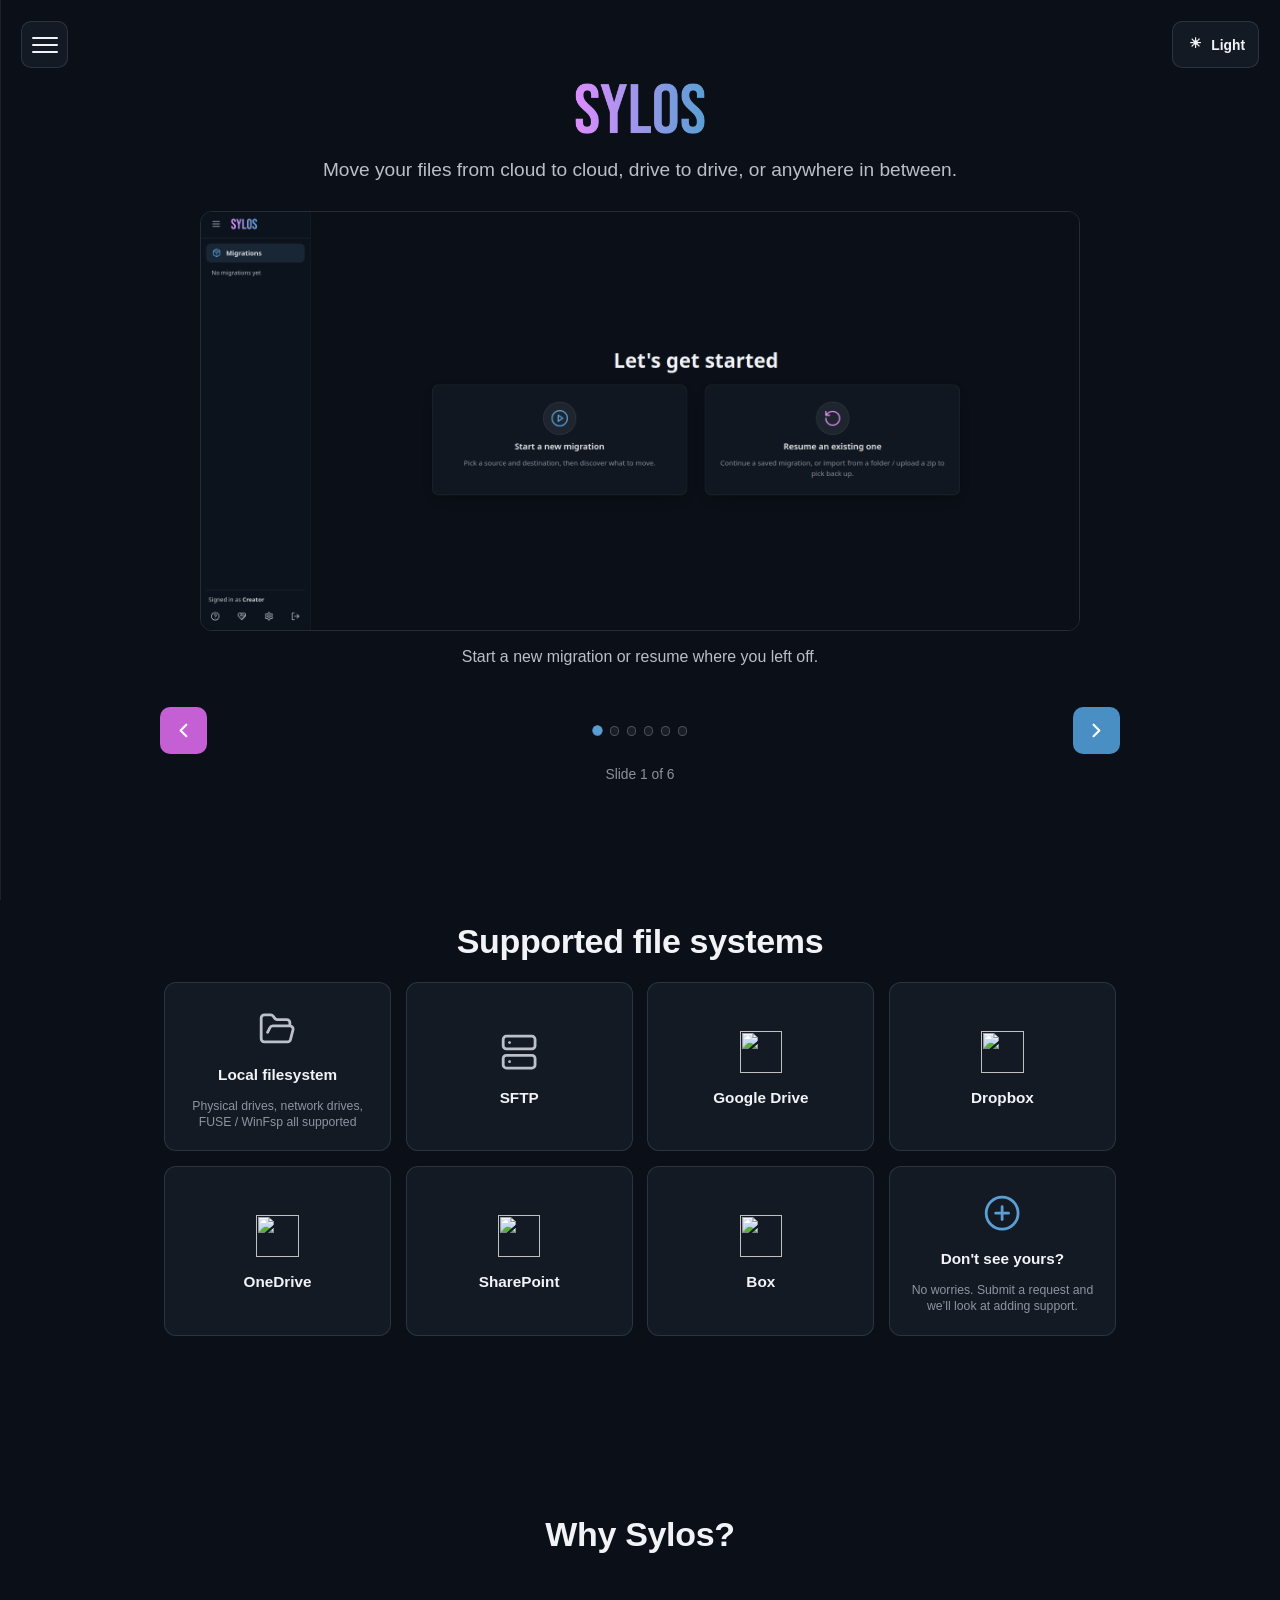
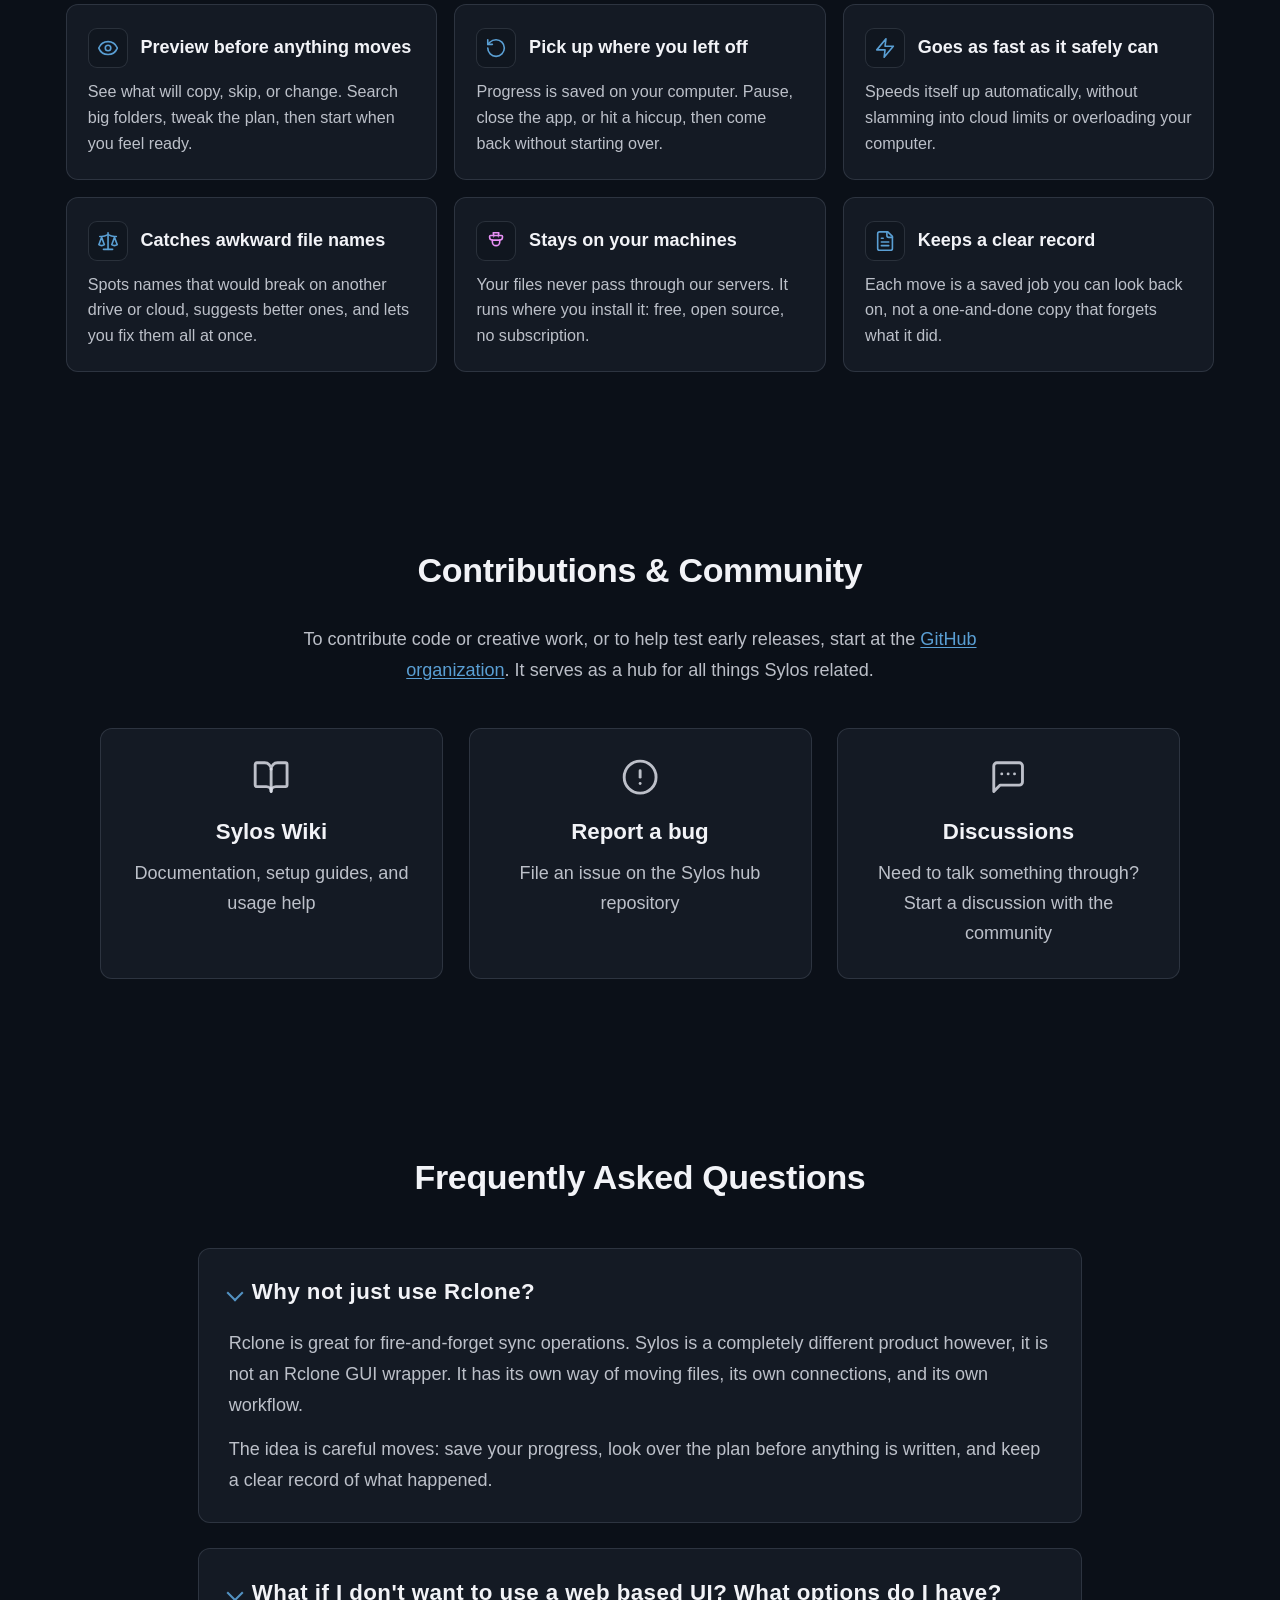
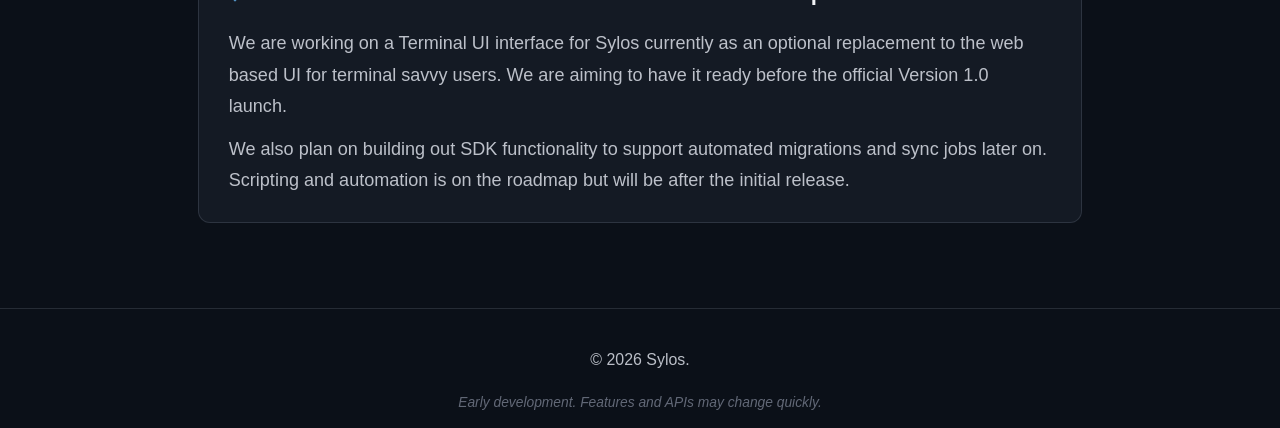
==== commit 5a3ddfc1: "slight website updates" ====
--- a/index.html
+++ b/index.html
@@ -321,7 +321,7 @@
 
     <footer>
         <div class="container">
-            <p>&copy; 2026 Sylos. Open source and self-hosted.</p>
+            <p>&copy; 2026 Sylos.</p>
             <p class="alpha-notice">Early development. Features and APIs may change quickly.</p>
         </div>
     </footer>
--- a/styles.css
+++ b/styles.css
@@ -158,9 +158,9 @@
     --bg-orb-primary: transparent;
     --bg-orb-secondary: transparent;
     --text-primary: #1c1e24;
-    --text-secondary: rgba(28, 30, 36, 0.72);
-    --text-tertiary: rgba(28, 30, 36, 0.54);
-    --text-muted: rgba(28, 30, 36, 0.42);
+    --text-secondary: rgba(28, 30, 36, 0.84);
+    --text-tertiary: rgba(28, 30, 36, 0.64);
+    --text-muted: rgba(28, 30, 36, 0.5);
     --text-hover: #111214;
     --accent: #4a8fc4;
     --accent-hover: #3d7fb4;
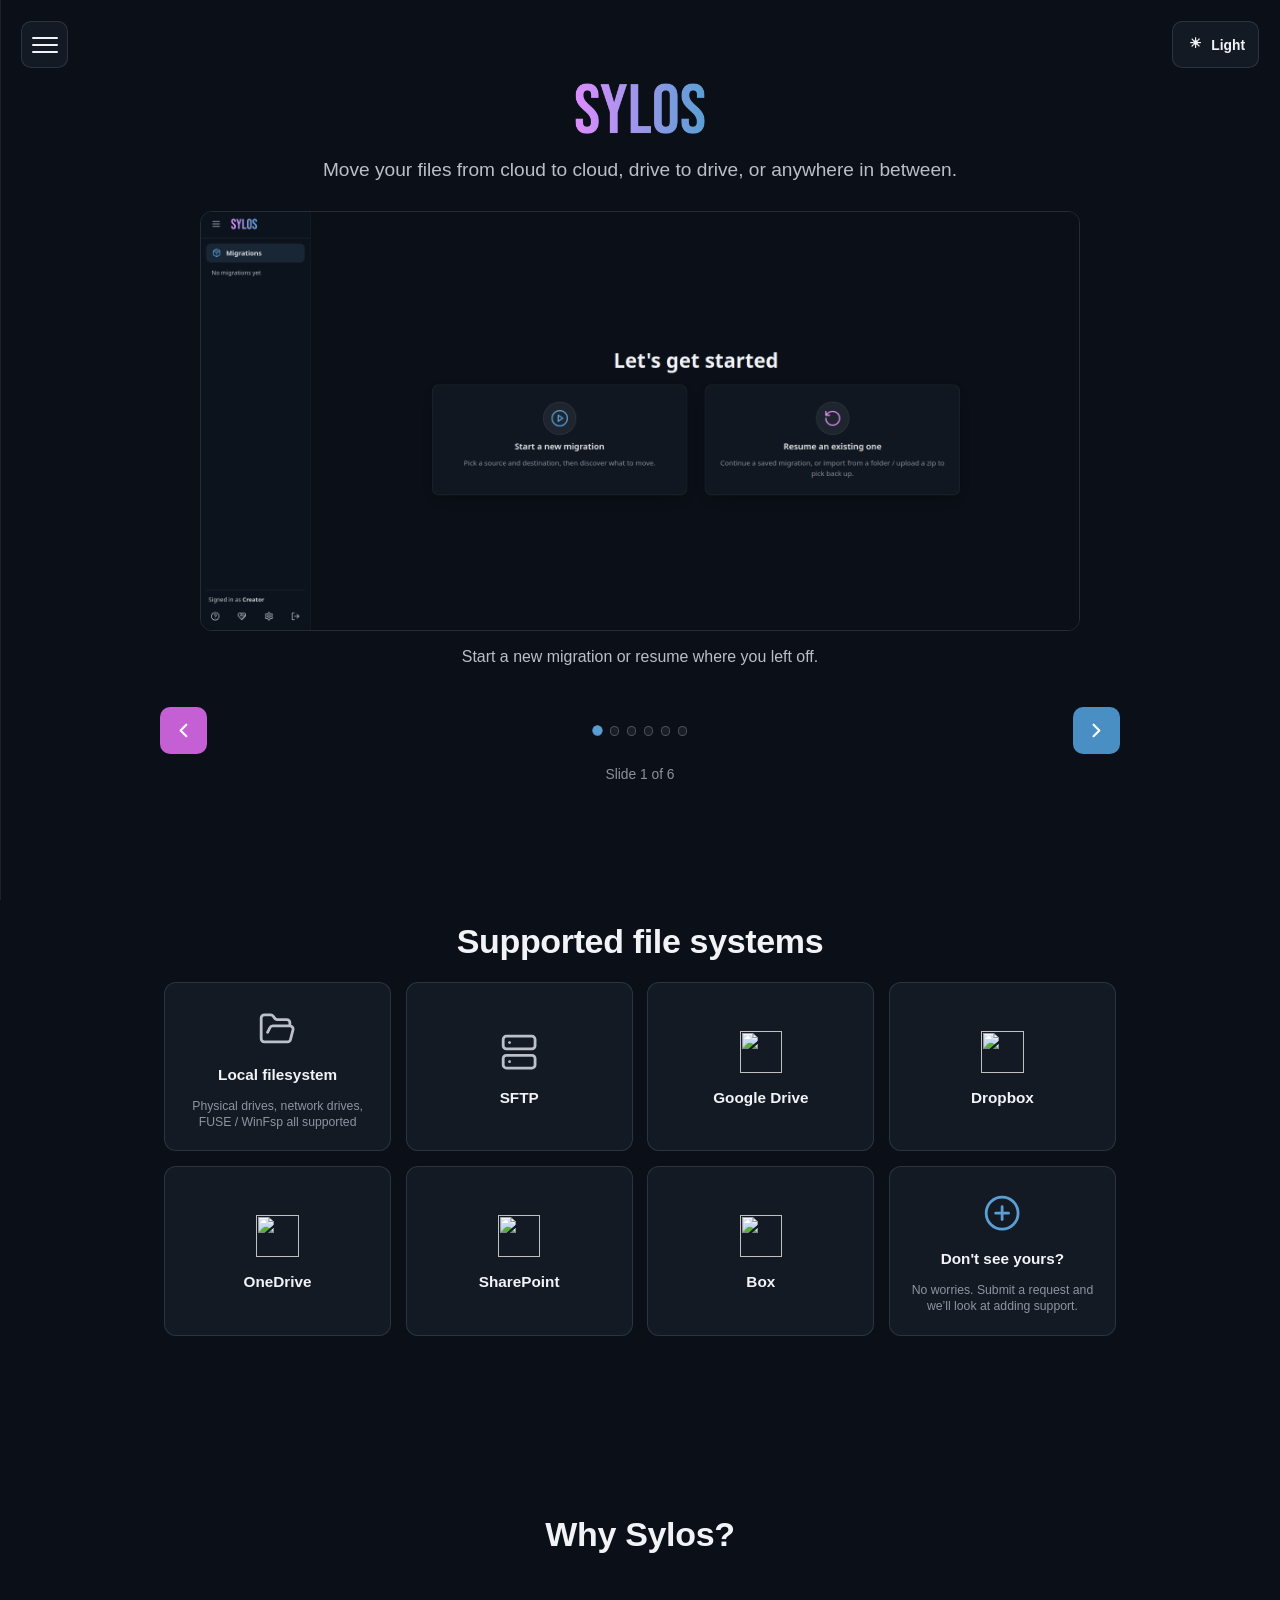
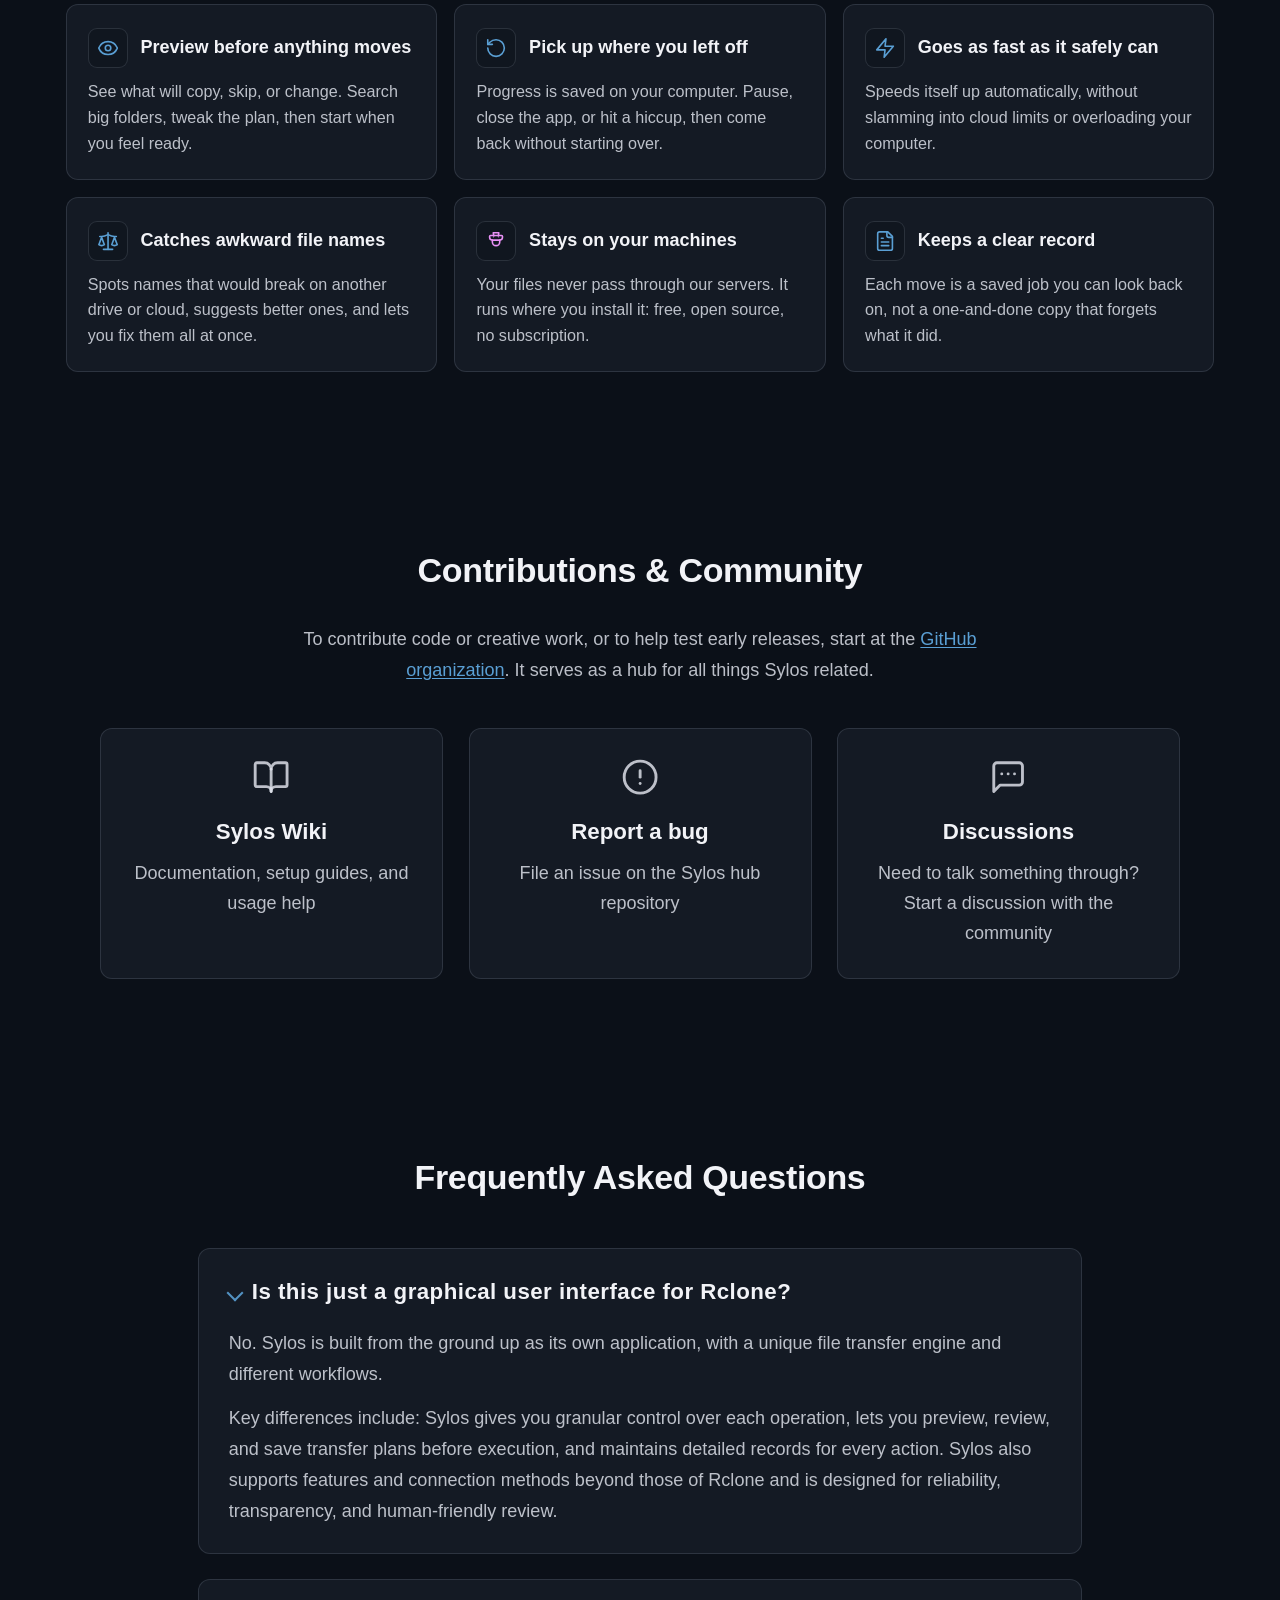
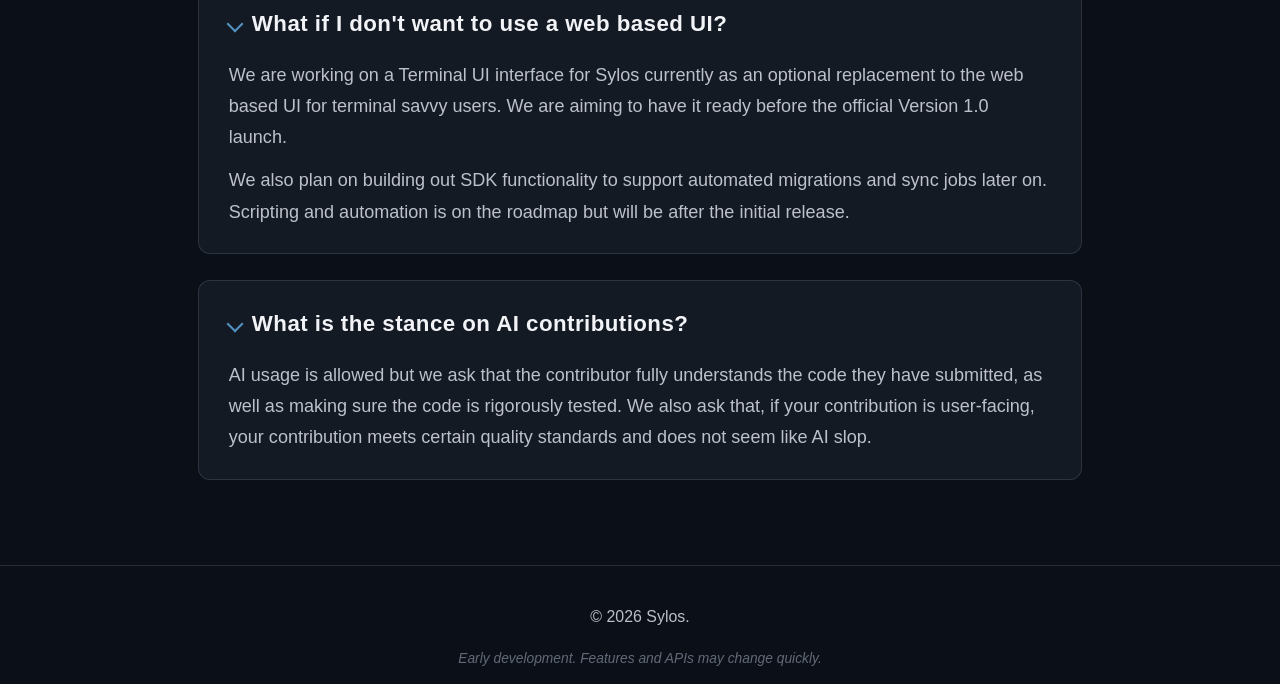
==== commit 5a4b61d0: "some updates around FAQ wording primarily" ====
--- a/index.html
+++ b/index.html
@@ -291,24 +291,32 @@
                 <h2 data-scroll-reveal>Frequently Asked Questions</h2>
                 <div class="faq-list" data-scroll-reveal-scope>
                     <details class="faq-item" open>
-                        <summary class="faq-summary">Why not just use Rclone?</summary>
+                        <summary class="faq-summary">Is this just a graphical user interface for Rclone?</summary>
                         <div class="faq-item-body">
                             <p>
-                                Rclone is great for fire-and-forget sync operations. Sylos is a completely different product however, it is not an Rclone GUI wrapper. It has its own way of moving files, its own connections, and its own workflow.
+                                No. Sylos is built from the ground up as its own application, with a unique file transfer engine and different workflows.
                             </p>
                             <p>
-                                The idea is careful moves: save your progress, look over the plan before anything is written, and keep a clear record of what happened.
-                            </p>
+                                Key differences include: Sylos gives you granular control over each operation, lets you preview, review, and save transfer plans before execution, and maintains detailed records for every action. Sylos also supports features and connection methods beyond those of Rclone and is designed for reliability, transparency, and human-friendly review.
+                            </p>                
                         </div>
                     </details>
                     <details class="faq-item" open>
-                        <summary class="faq-summary">What if I don't want to use a web based UI? What options do I have?</summary>
+                        <summary class="faq-summary">What if I don't want to use a web based UI?</summary>
                         <div class="faq-item-body">
                             <p>
                                 We are working on a Terminal UI interface for Sylos currently as an optional replacement to the web based UI for terminal savvy users. We are aiming to have it ready before the official Version 1.0 launch.
                             </p>
                             <p>
                                 We also plan on building out SDK functionality to support automated migrations and sync jobs later on. Scripting and automation is on the roadmap but will be after the initial release.
+                            </p>
+                        </div>
+                    </details>
+                    <details class="faq-item" open>
+                        <summary class="faq-summary">What is the stance on AI contributions?</summary>
+                        <div class="faq-item-body">
+                            <p>
+                                AI usage is allowed but we ask that the contributor fully understands the code they have submitted, as well as making sure the code is rigorously tested. We also ask that, if your contribution is user-facing, your contribution meets certain quality standards and does not seem like AI slop.
                             </p>
                         </div>
                     </details>
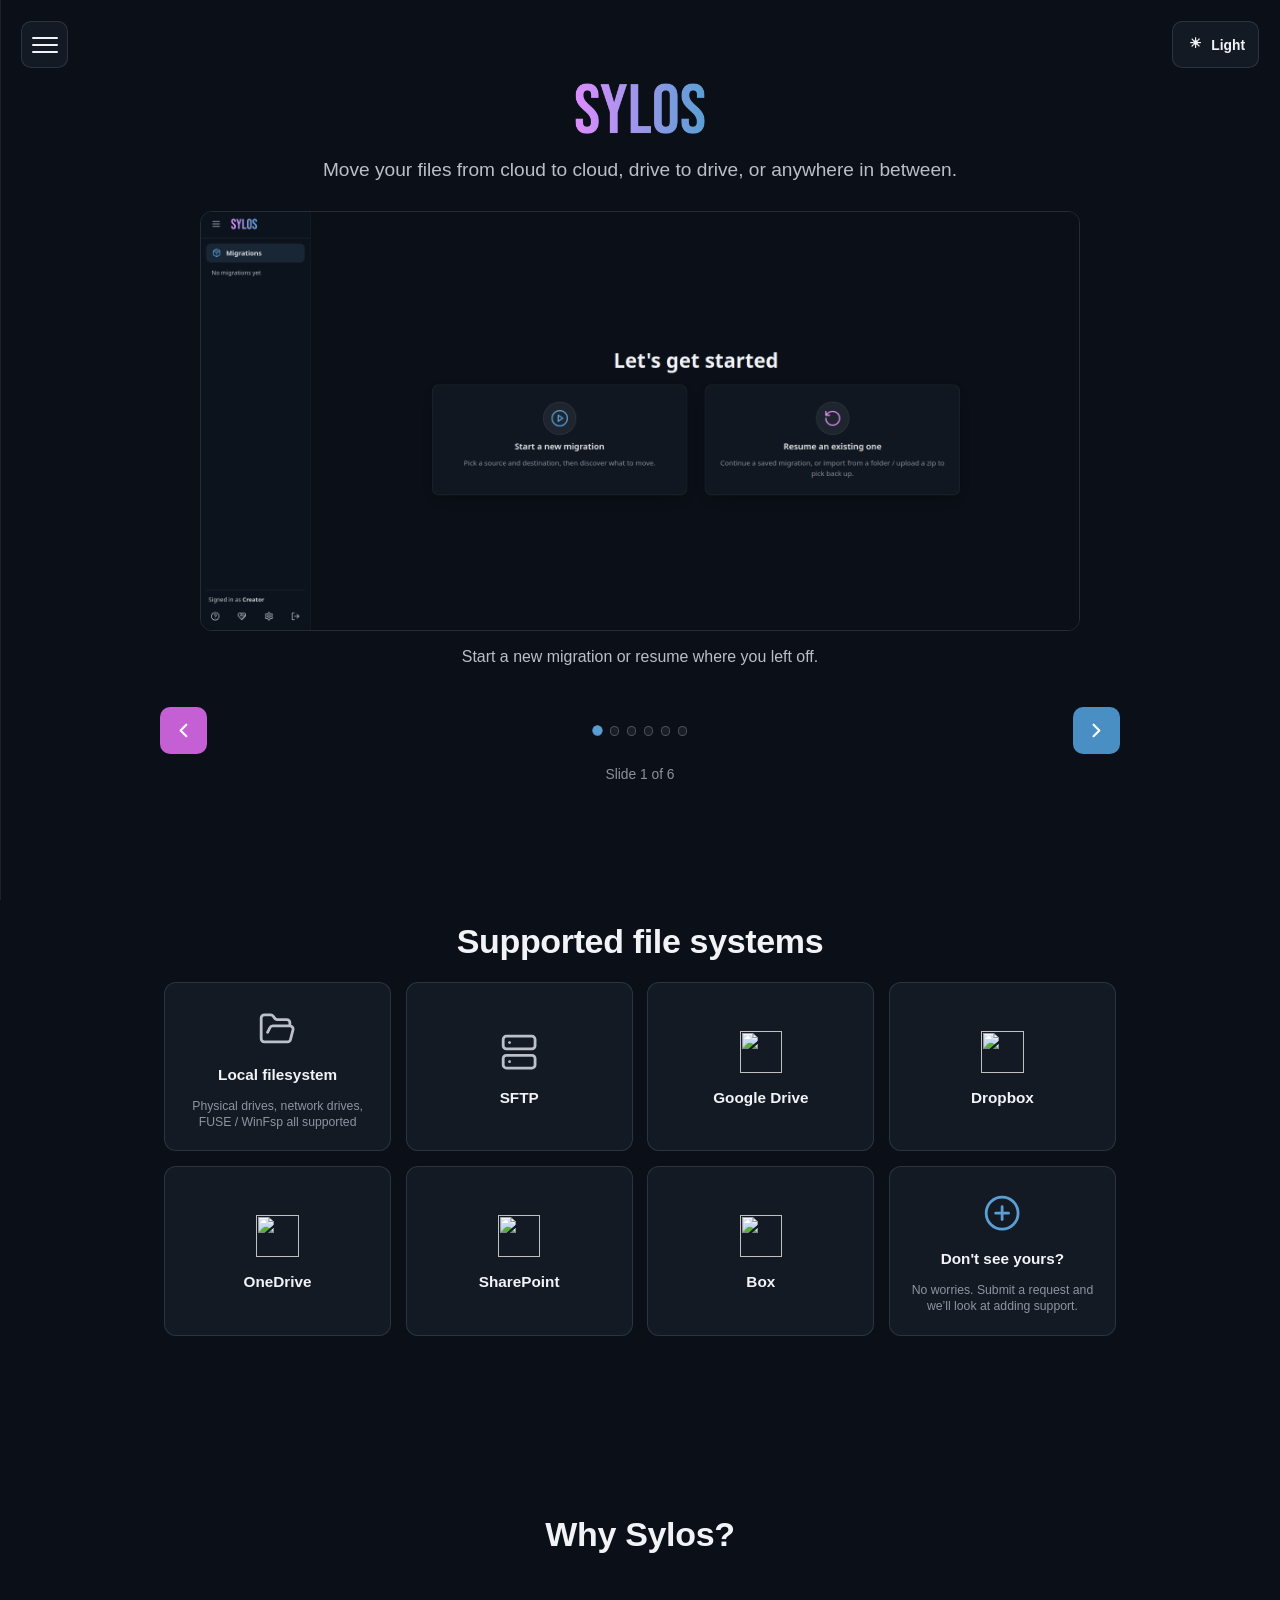
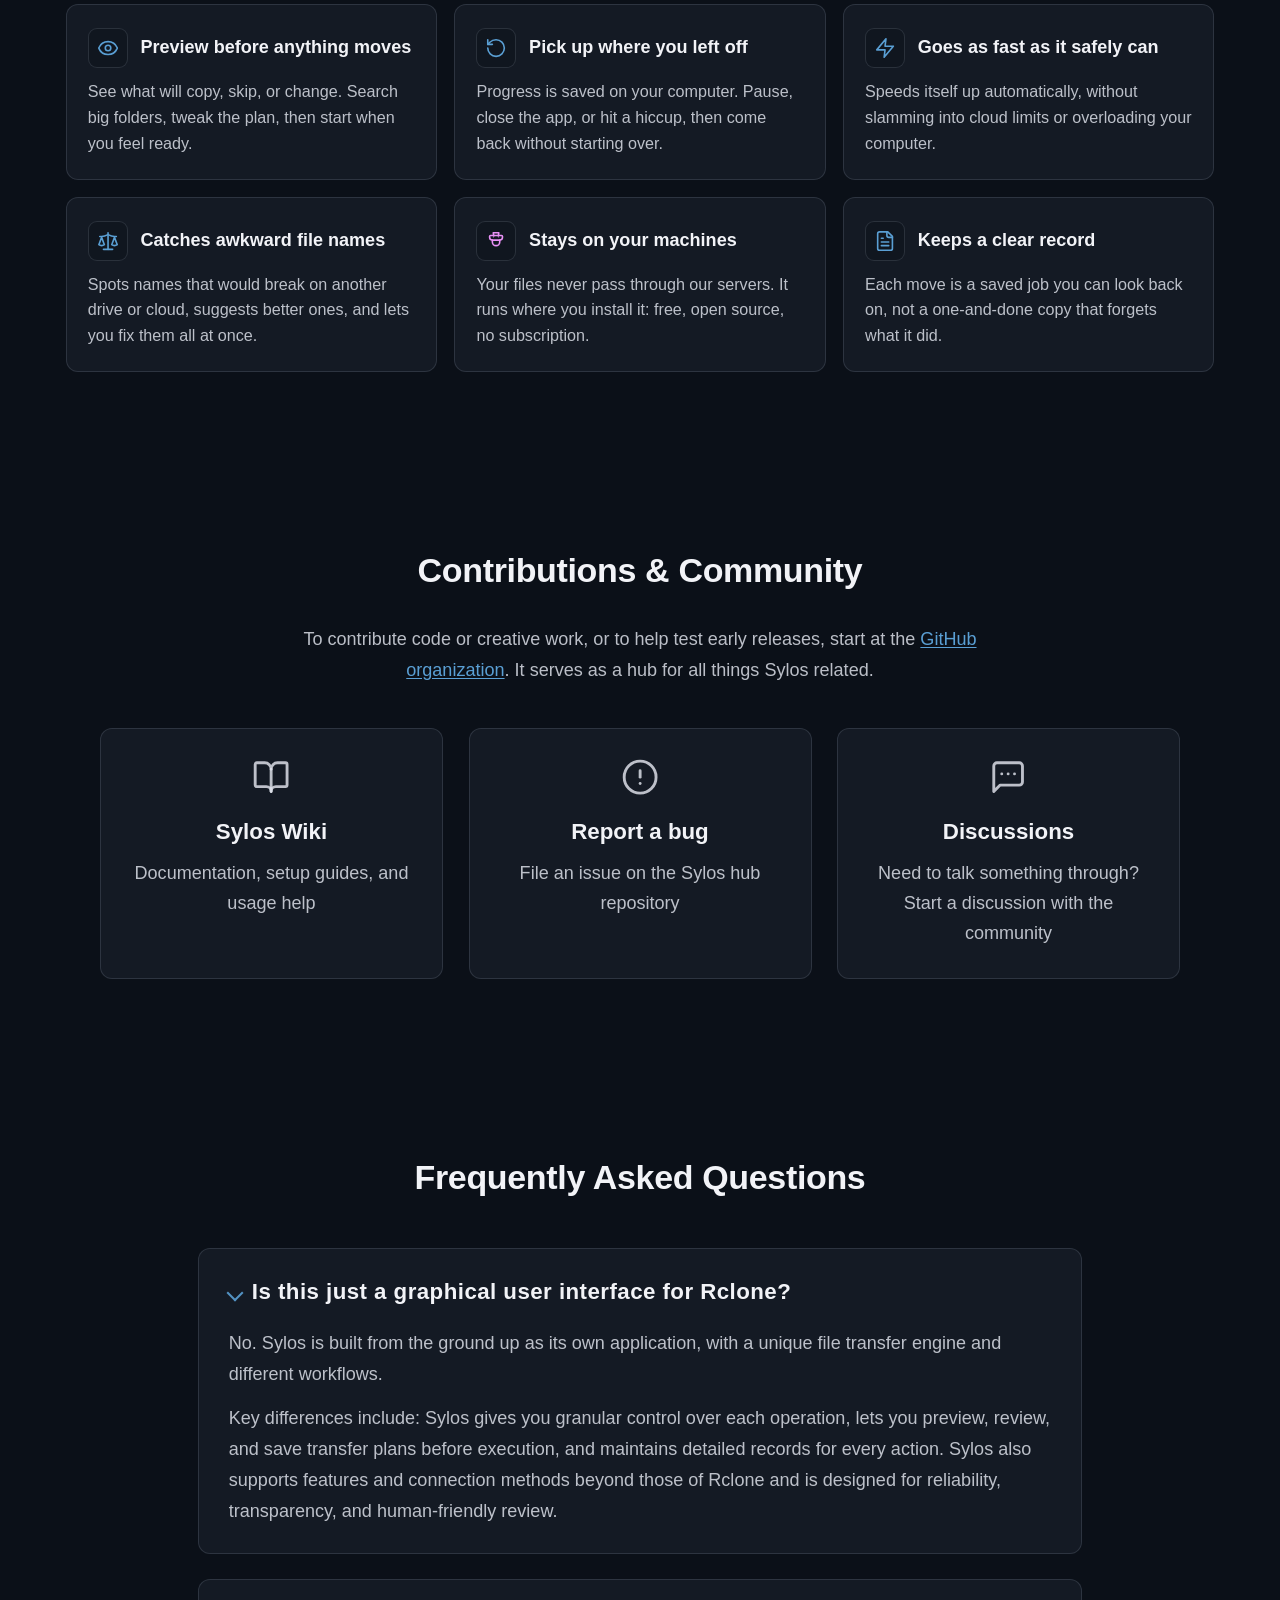
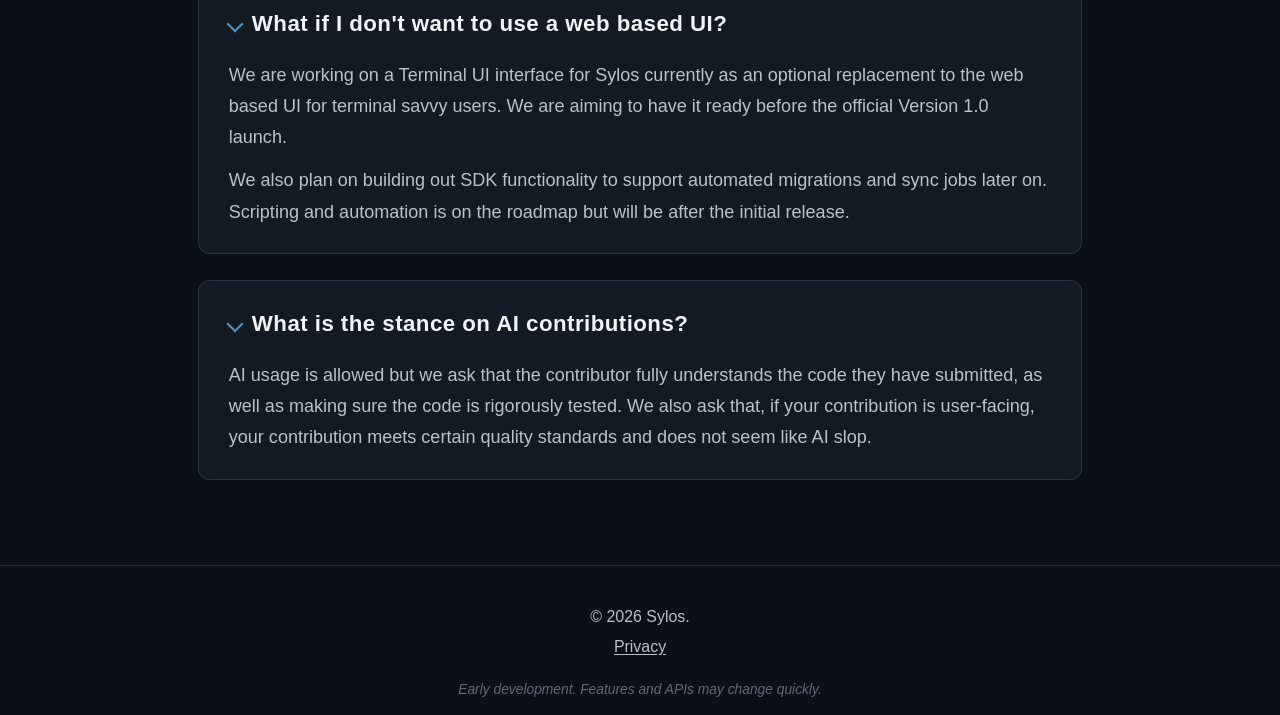
==== commit d8d668b1: "Add privacy policy page and drop Discord / sylos.io community links." ====
--- a/index.html
+++ b/index.html
@@ -330,6 +330,7 @@
     <footer>
         <div class="container">
             <p>&copy; 2026 Sylos.</p>
+            <p class="footer-links"><a href="privacy.html">Privacy</a></p>
             <p class="alpha-notice">Early development. Features and APIs may change quickly.</p>
         </div>
     </footer>
--- a/styles.css
+++ b/styles.css
@@ -1637,6 +1637,16 @@
     margin: 0.25rem 0;
 }
 
+footer .footer-links a {
+    color: var(--text-secondary);
+    text-decoration: underline;
+    text-underline-offset: 0.15em;
+}
+
+footer .footer-links a:hover {
+    color: var(--text-primary);
+}
+
 .alpha-notice {
     margin-top: 1rem;
     font-size: 0.8125rem;
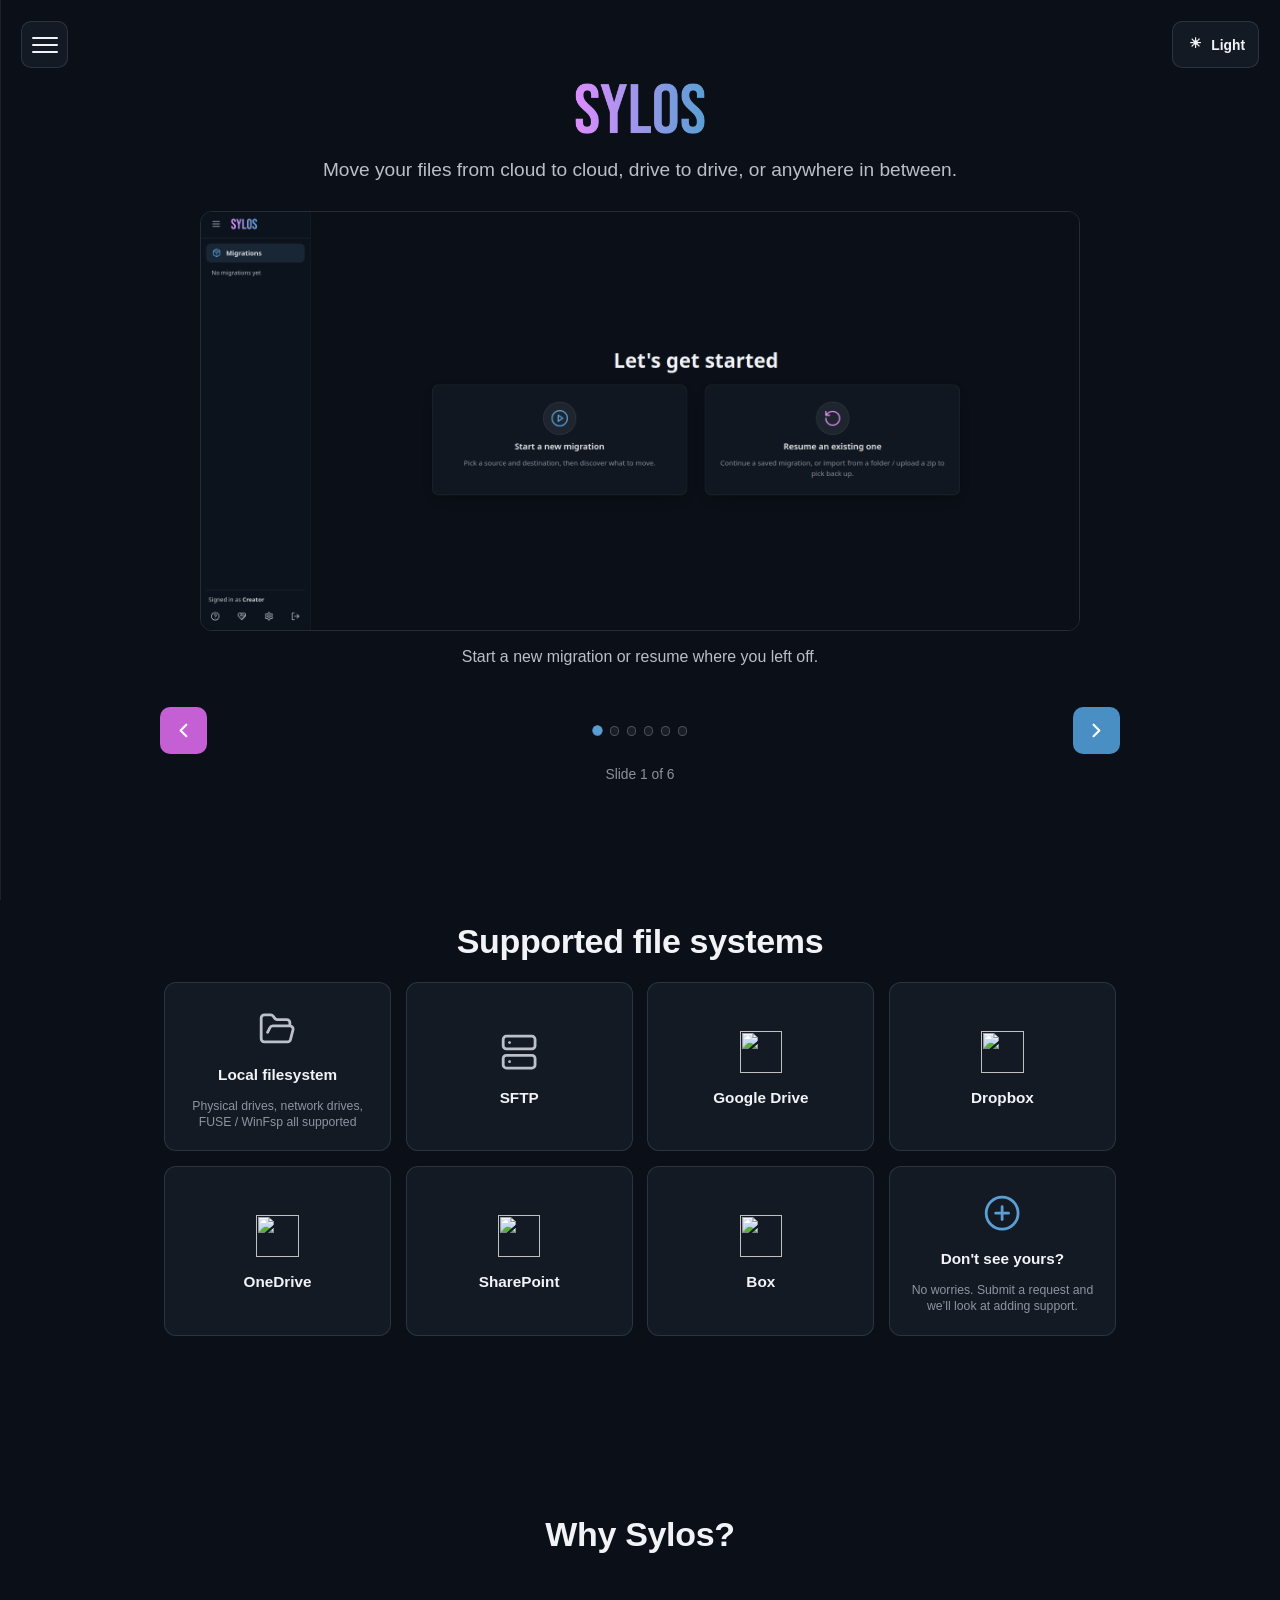
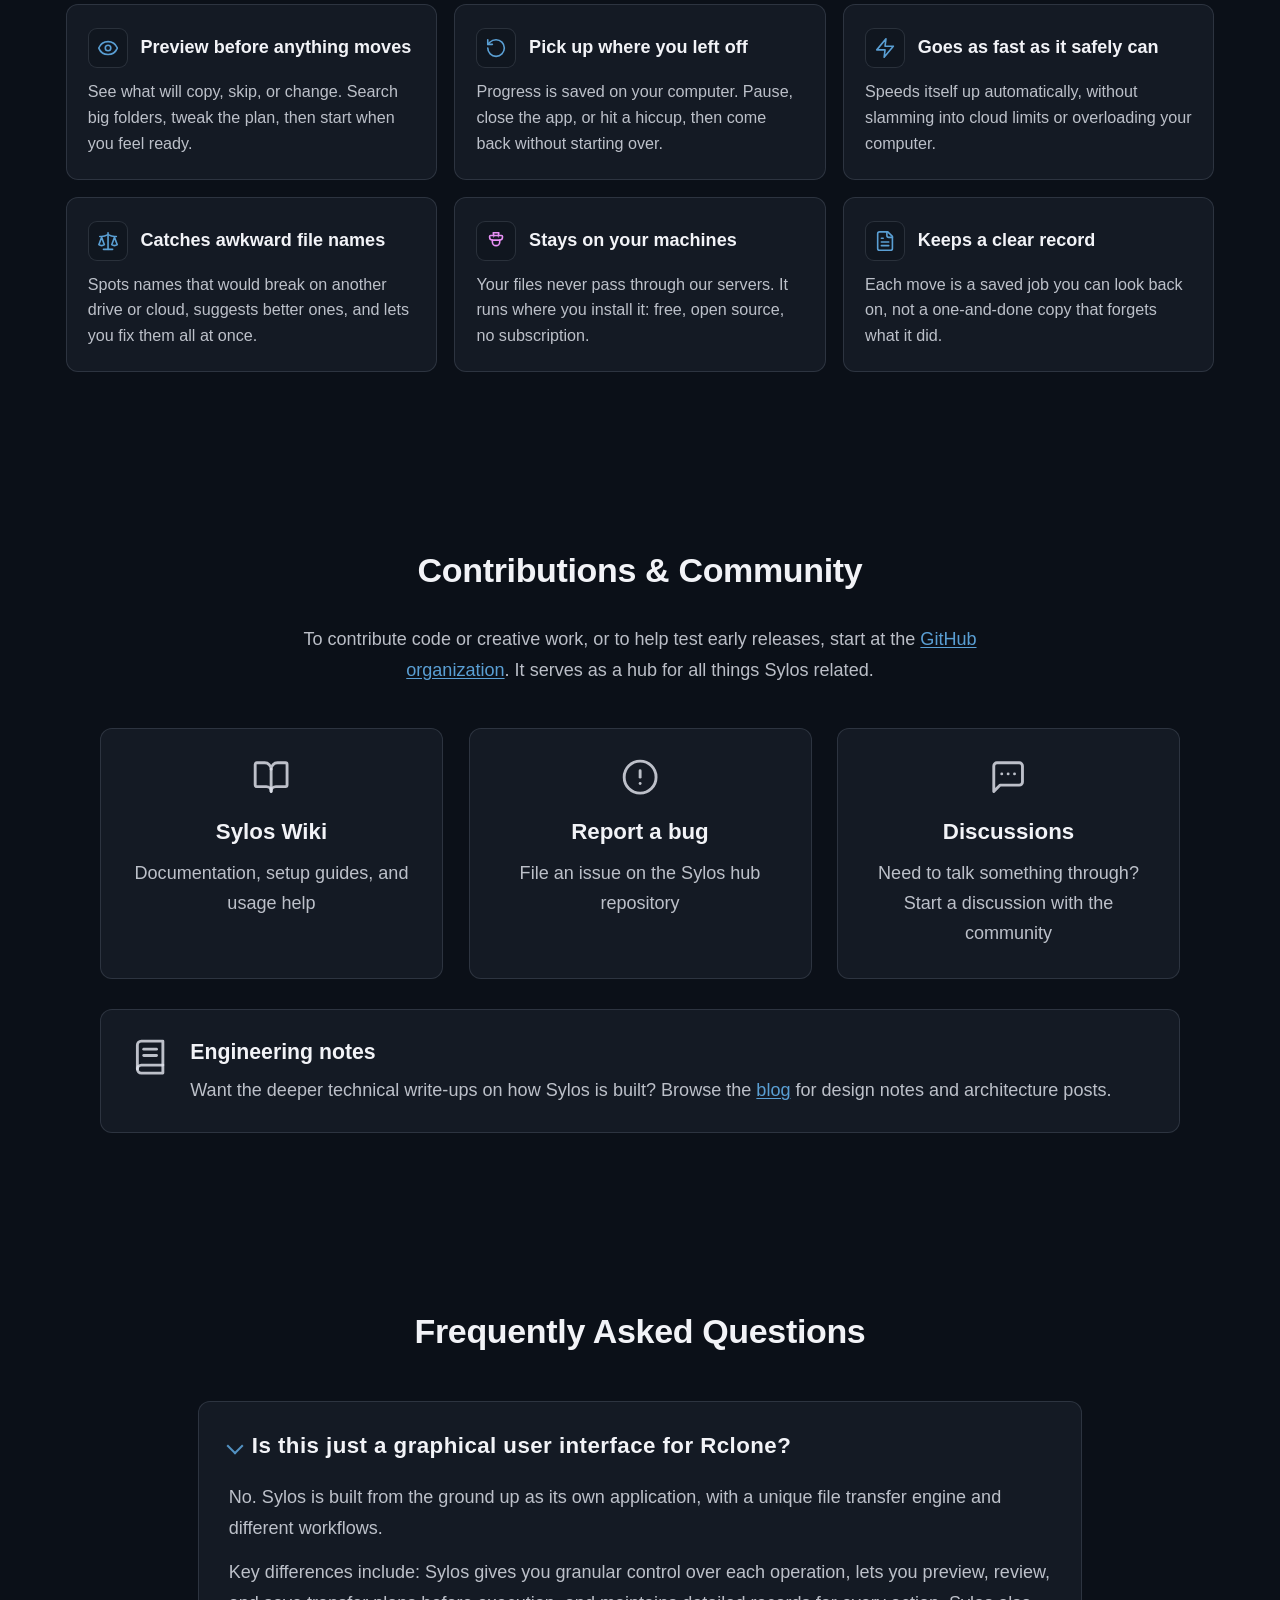
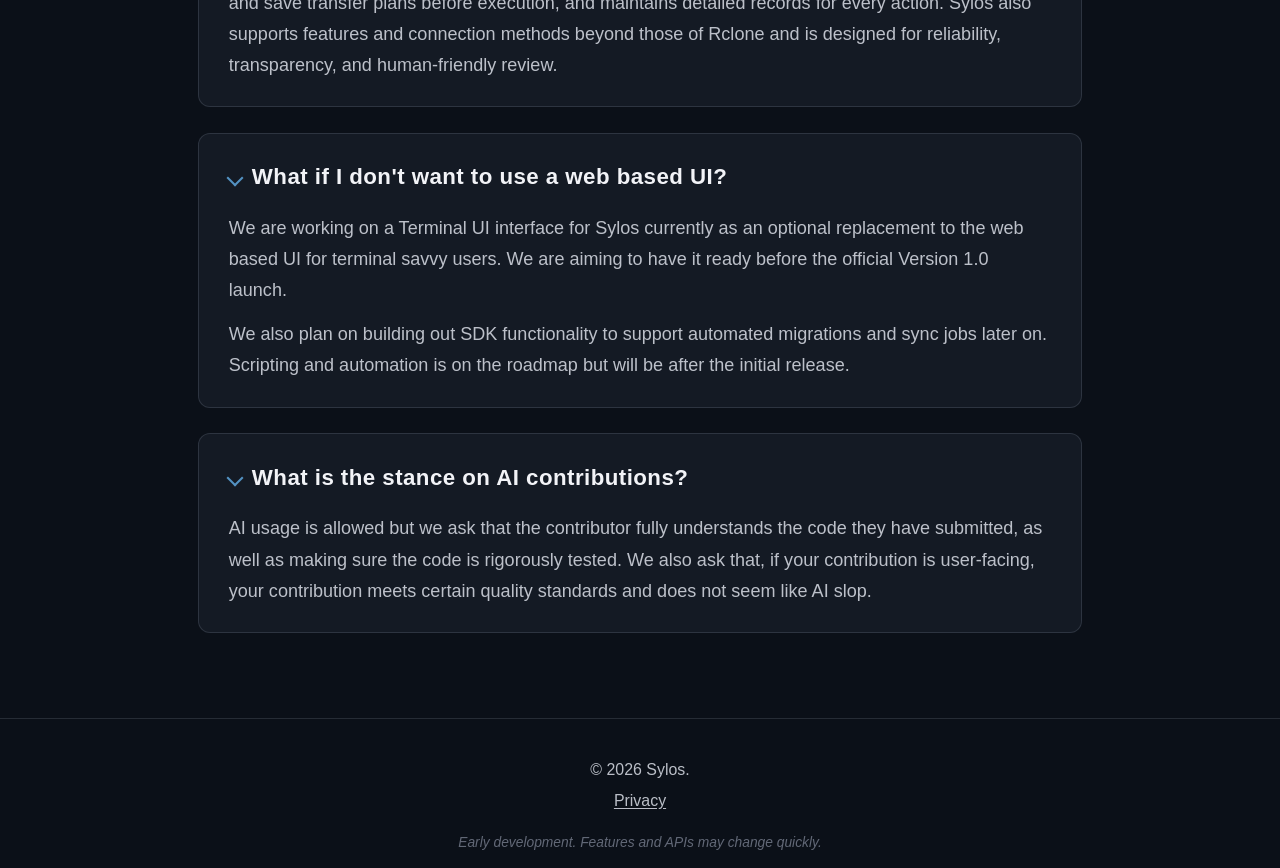
==== commit 11e5cf8c: "Keep theme preference across pages and surface the blog in community. Boot theme from storage before" ====
--- a/index.html
+++ b/index.html
@@ -3,9 +3,25 @@
 <head>
     <meta charset="UTF-8">
     <meta name="viewport" content="width=device-width, initial-scale=1.0">
+    <script>
+(function () {
+  try {
+    var t = localStorage.getItem("sylos.theme");
+    if (!t) {
+      var m = document.cookie.match(/(?:^|; )sylos_theme=([^;]*)/);
+      t = m ? decodeURIComponent(m[1]) : "";
+    }
+    t = String(t || "").trim();
+    if (t !== "quartz" && t !== "obsidian") t = "obsidian";
+    document.documentElement.setAttribute("data-theme", t);
+  } catch (e) {
+    document.documentElement.setAttribute("data-theme", "obsidian");
+  }
+})();
+    </script>
+    <script src="theme.js"></script>
     <title>Sylos</title>
     <link rel="stylesheet" href="styles.css">
-    <script src="theme.js"></script>
     <script src="config.js"></script>
 </head>
 <body>
@@ -283,6 +299,23 @@
                         <p>Need to talk something through? Start a discussion with the community</p>
                     </a>
                 </div>
+                <a href="blog/index.html" class="community-blog-callout" data-scroll-reveal>
+                    <div class="community-blog-callout__icon" aria-hidden="true">
+                        <svg class="community-icon-svg" viewBox="0 0 24 24" fill="none" stroke="currentColor" stroke-width="1.8" stroke-linecap="round" stroke-linejoin="round">
+                            <path d="M4 19.5A2.5 2.5 0 0 1 6.5 17H20"/>
+                            <path d="M6.5 2H20v20H6.5A2.5 2.5 0 0 1 4 19.5v-15A2.5 2.5 0 0 1 6.5 2z"/>
+                            <path d="M8 7h8"/>
+                            <path d="M8 11h8"/>
+                        </svg>
+                    </div>
+                    <div class="community-blog-callout__body">
+                        <h3>Engineering notes</h3>
+                        <p>
+                            Want the deeper technical write-ups on how Sylos is built?
+                            Browse the <span class="community-blog-callout__link">blog</span> for design notes and architecture posts.
+                        </p>
+                    </div>
+                </a>
             </div>
         </section>
 
--- a/styles.css
+++ b/styles.css
@@ -1183,6 +1183,63 @@
     z-index: 1;
 }
 
+.community-blog-callout {
+    display: flex;
+    align-items: flex-start;
+    gap: 1.25rem;
+    max-width: 1080px;
+    margin: 1.75rem auto 0;
+    padding: 1.5rem 1.75rem;
+    text-decoration: none;
+    color: inherit;
+    background: var(--surface-bg);
+    border: 1px solid var(--border);
+    border-radius: var(--surface-radius);
+    transition: border-color 0.2s ease, background 0.2s ease;
+}
+
+.community-blog-callout:hover {
+    border-color: var(--border-strong);
+    background: var(--surface-bg-hover);
+}
+
+.community-blog-callout__icon {
+    flex-shrink: 0;
+    display: flex;
+    align-items: center;
+    justify-content: center;
+    margin-top: 0.15rem;
+}
+
+.community-blog-callout:hover .community-icon-svg {
+    color: var(--accent);
+}
+
+.community-blog-callout__body h3 {
+    font-size: 1.25rem;
+    font-weight: 600;
+    margin: 0 0 0.35rem;
+    color: var(--text-primary);
+}
+
+.community-blog-callout__body p {
+    margin: 0;
+    font-size: 1.0625rem;
+    font-weight: 500;
+    line-height: 1.65;
+    color: var(--text-secondary);
+}
+
+.community-blog-callout__link {
+    color: var(--accent);
+    text-decoration: underline;
+    text-underline-offset: 2px;
+}
+
+.community-blog-callout:hover .community-blog-callout__link {
+    color: var(--accent-hover);
+}
+
 .badge {
     display: inline-block;
     margin-top: 0.75rem;
@@ -1729,6 +1786,14 @@
         grid-template-columns: 1fr;
     }
 
+    .community-blog-callout {
+        flex-direction: column;
+        align-items: center;
+        text-align: center;
+        gap: 0.85rem;
+        padding: 1.35rem 1.25rem;
+    }
+
     .community-intro {
         padding: 1.25rem 1.25rem;
     }
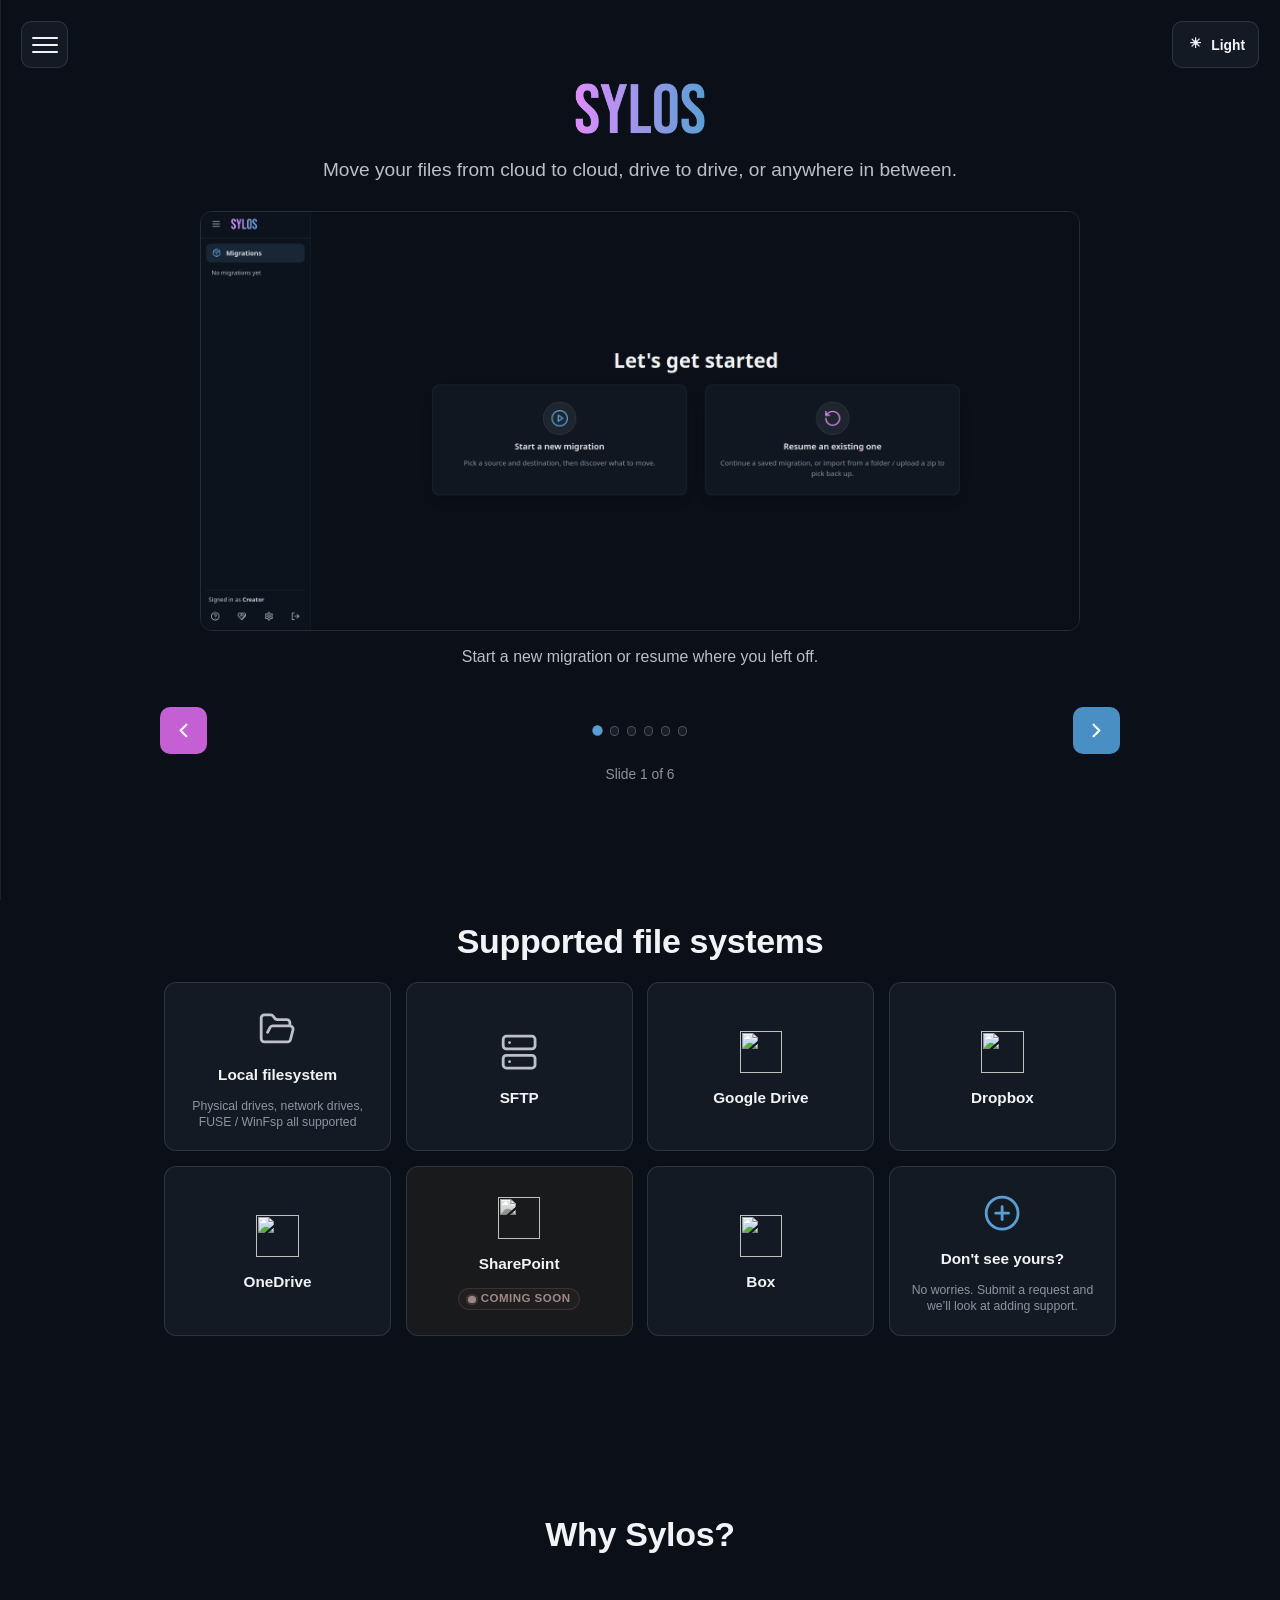
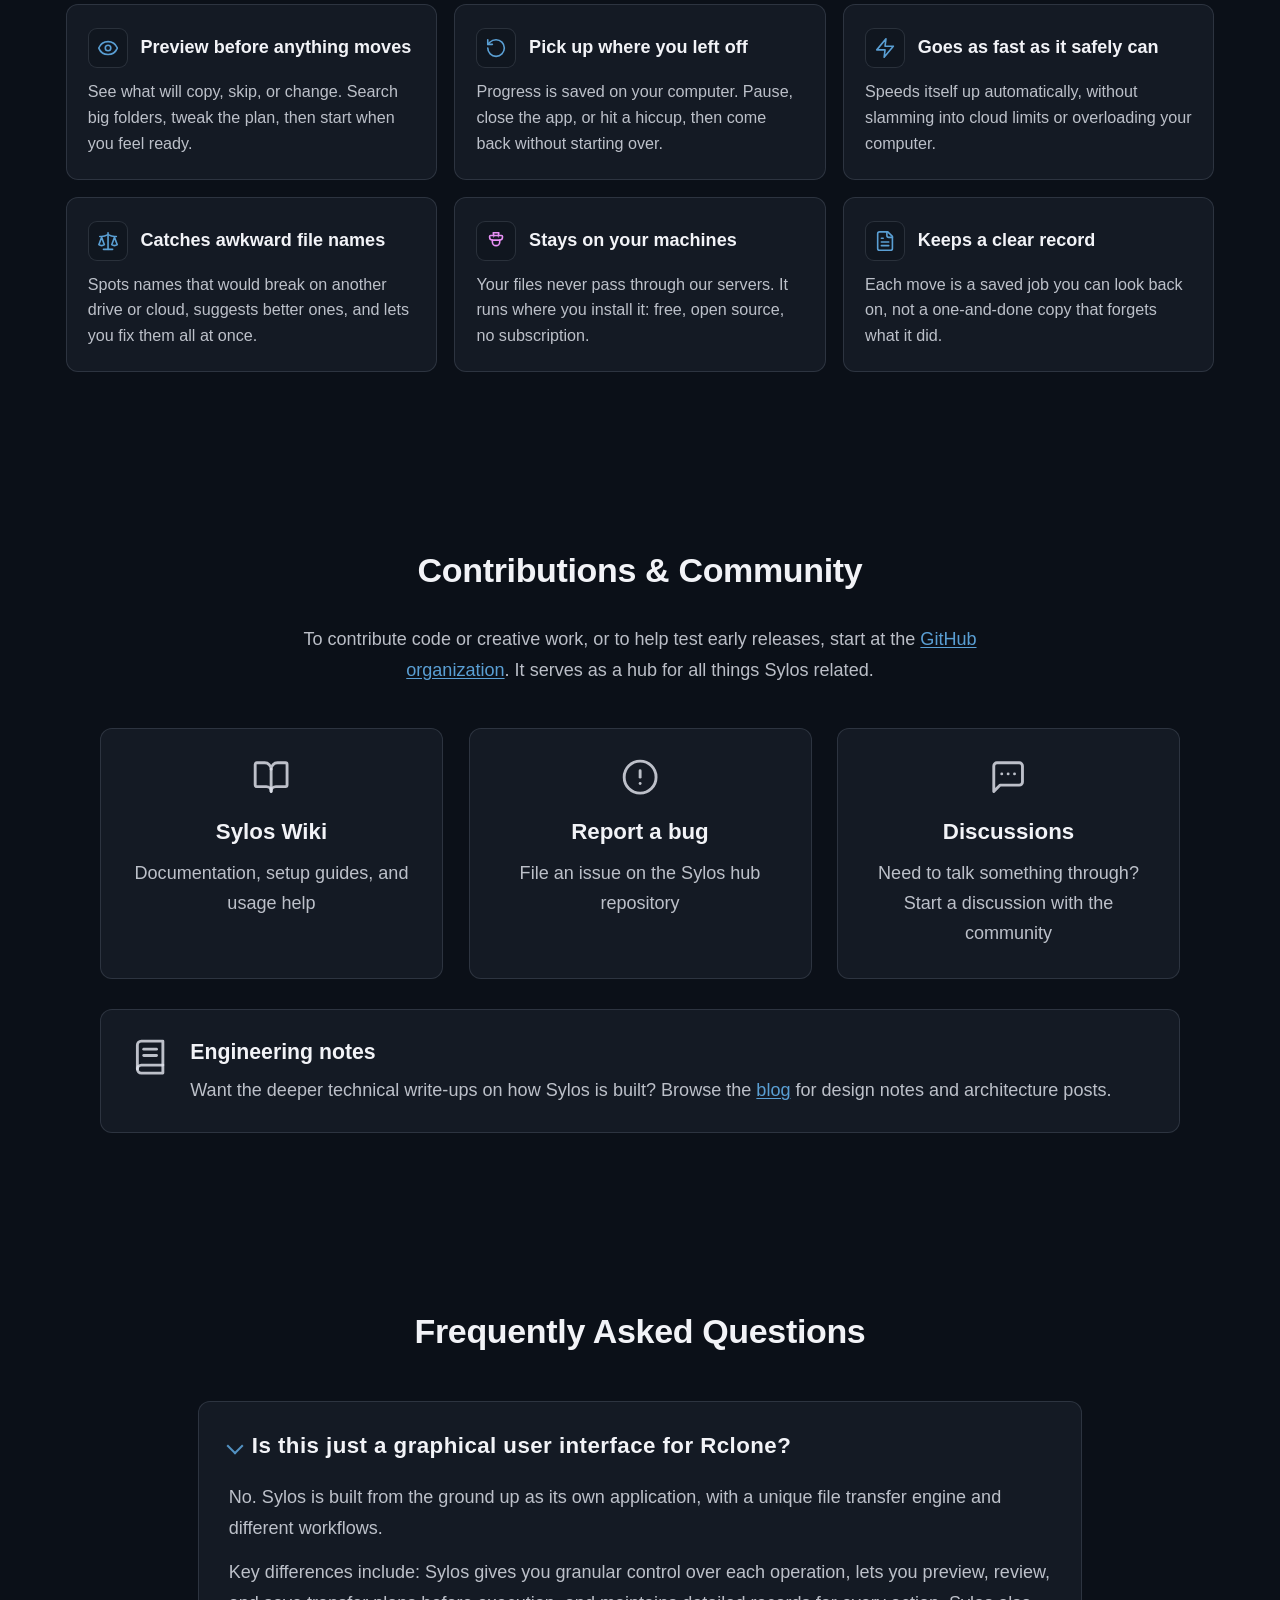
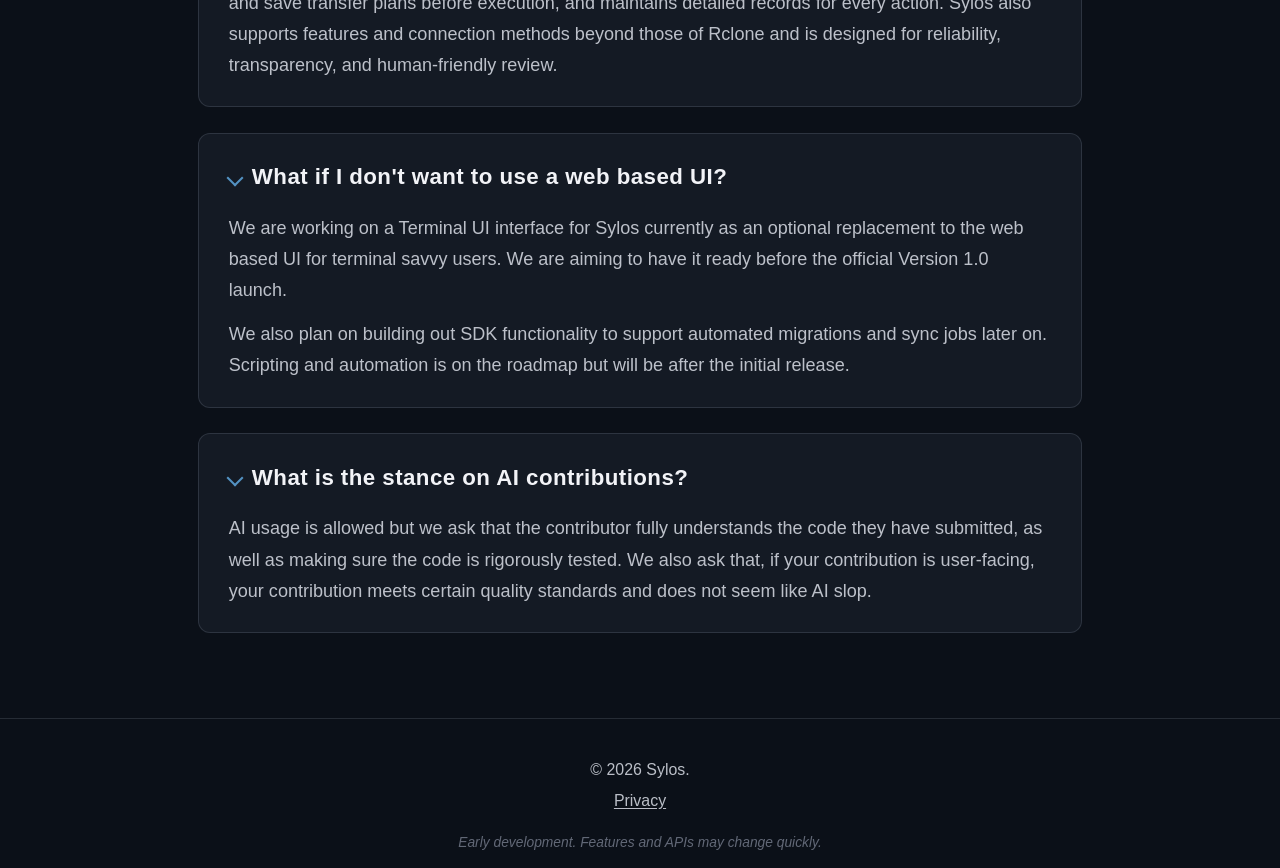
==== commit 378a58de: "Mark SharePoint as coming soon on the connectors grid. Grey out the tile and add a small badge so th" ====
--- a/index.html
+++ b/index.html
@@ -135,11 +135,12 @@
                         </span>
                         <span class="connector-name">OneDrive</span>
                     </li>
-                    <li class="connector-item">
+                    <li class="connector-item connector-item--coming-soon" aria-label="SharePoint, coming soon">
                         <span class="connector-icon" aria-hidden="true">
                             <img data-external-icon="sharepoint" alt="" class="connector-logo" width="40" height="40" decoding="async">
                         </span>
                         <span class="connector-name">SharePoint</span>
+                        <span class="connector-badge" aria-hidden="true">Coming soon</span>
                     </li>
                     <li class="connector-item">
                         <span class="connector-icon" aria-hidden="true">
--- a/styles.css
+++ b/styles.css
@@ -1048,6 +1048,50 @@
     max-width: 11rem;
 }
 
+.connector-item--coming-soon {
+    position: relative;
+    opacity: 0.62;
+    filter: grayscale(0.85);
+    pointer-events: none;
+}
+
+.connector-item--coming-soon:hover {
+    border-color: var(--border);
+    background: var(--surface-bg);
+}
+
+.connector-badge {
+    display: inline-flex;
+    align-items: center;
+    gap: 0.3rem;
+    margin-top: 0.1rem;
+    padding: 0.18rem 0.5rem;
+    border-radius: 999px;
+    border: 1px solid rgba(220, 38, 38, 0.45);
+    background: rgba(220, 38, 38, 0.12);
+    color: #f87171;
+    font-size: 0.68rem;
+    font-weight: 700;
+    letter-spacing: 0.04em;
+    text-transform: uppercase;
+    line-height: 1.2;
+}
+
+.connector-badge::before {
+    content: "";
+    width: 0.45rem;
+    height: 0.45rem;
+    border-radius: 50%;
+    background: currentColor;
+    box-shadow: 0 0 0 2px rgba(248, 113, 113, 0.25);
+}
+
+:root[data-theme="quartz"] .connector-badge {
+    border-color: rgba(185, 28, 28, 0.35);
+    background: rgba(254, 226, 226, 0.9);
+    color: #b91c1c;
+}
+
 /* Community Section */
 .community-section {
     padding: 5rem 0;
